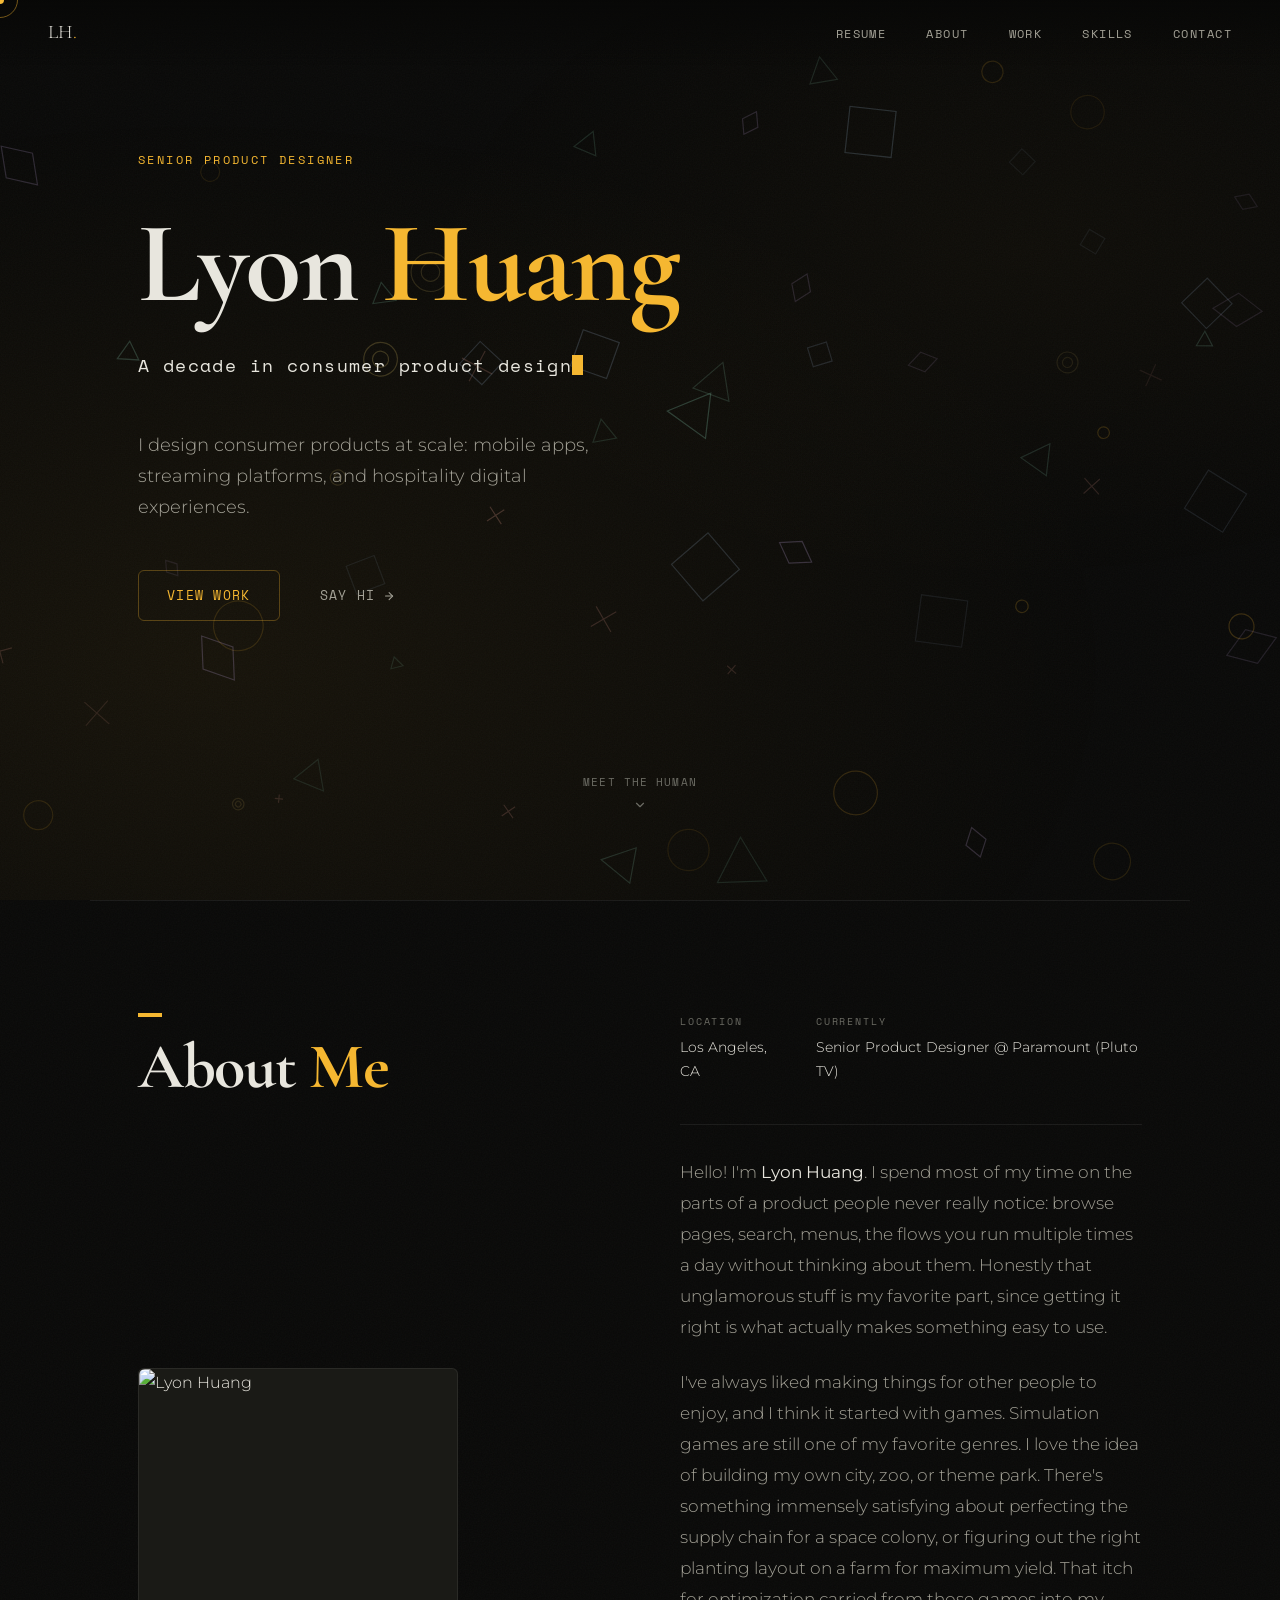
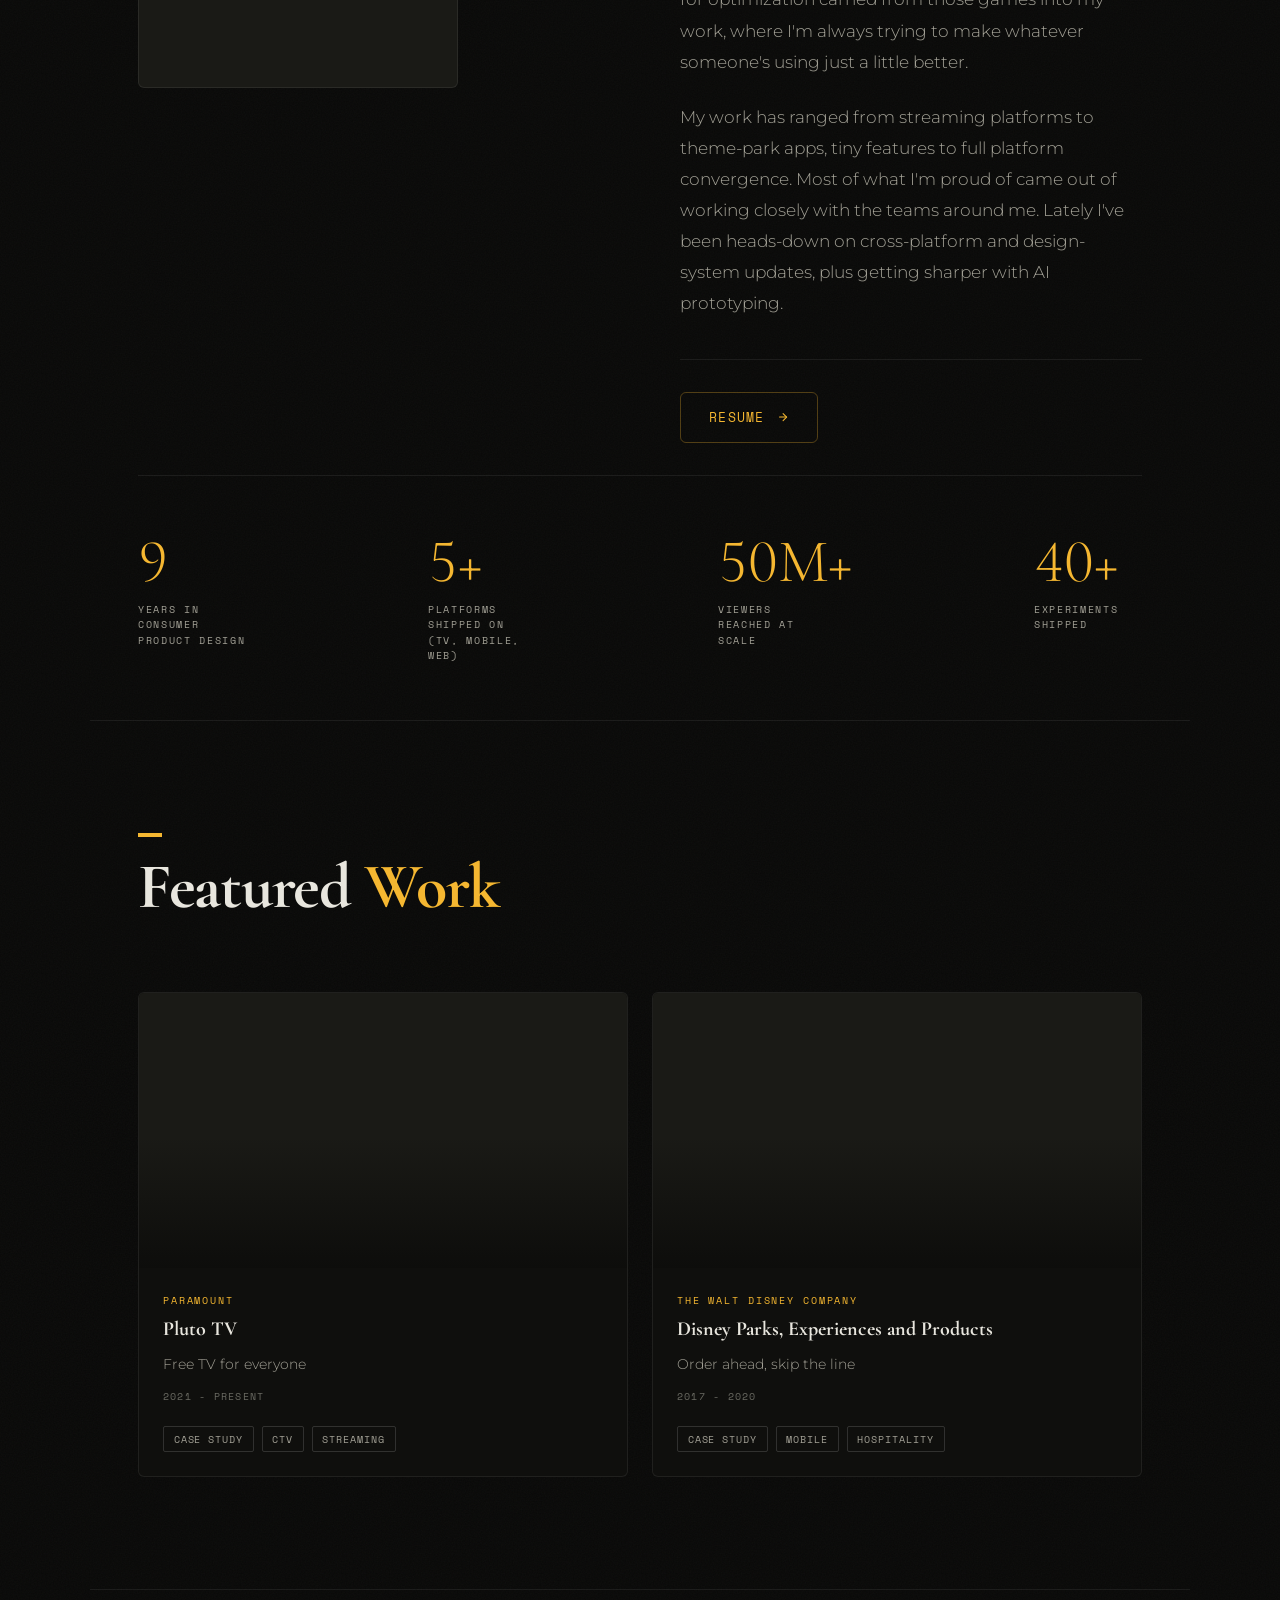
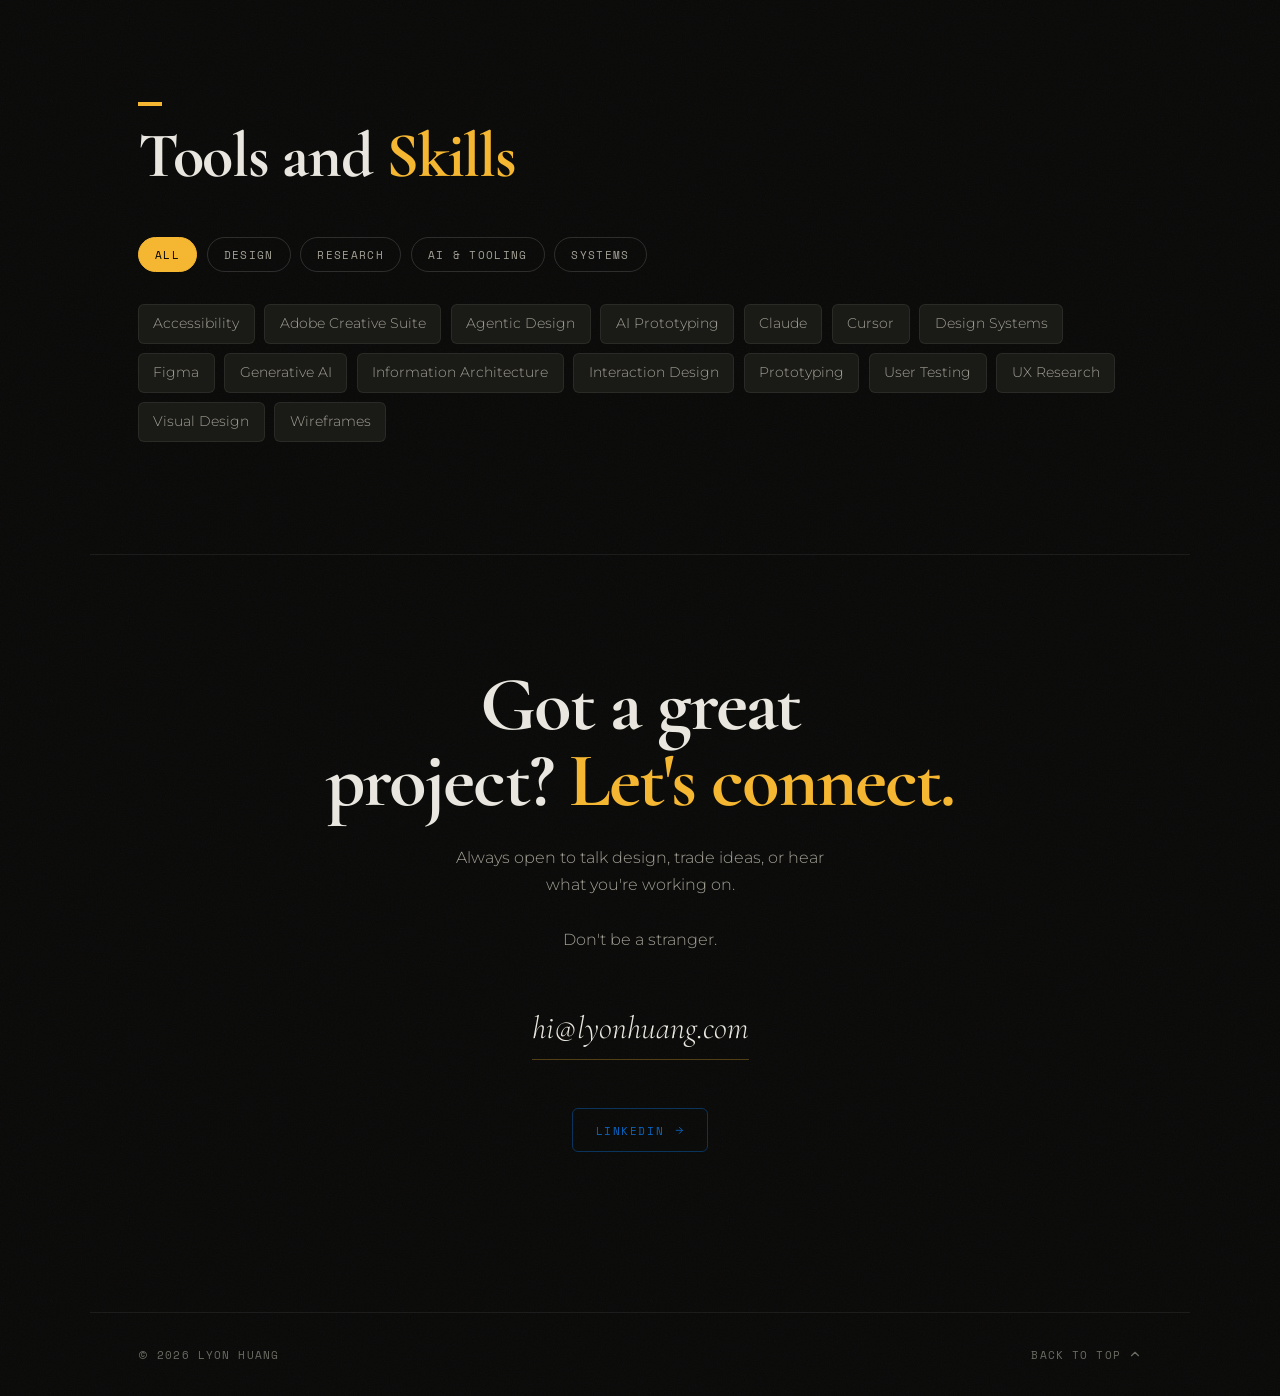
==== index.html @ 957347e7 "Refactor: move shared .btn-arrow rule into base.css Was defined identically in index.html's inline <" ====
<!DOCTYPE html>
<html lang="en">
<head>
<meta charset="UTF-8" />
<meta name="viewport" content="width=device-width, initial-scale=1.0" />
<title>Lyon Huang · Product Designer</title>
<link rel="icon" href="assets/favicon.svg" type="image/svg+xml" />
<link rel="preconnect" href="https://fonts.googleapis.com" />
<link rel="preconnect" href="https://fonts.gstatic.com" crossorigin />
<link href="https://fonts.googleapis.com/css2?family=Cormorant+Garamond:ital,wght@0,300;0,700;1,700&family=Space+Mono:wght@400;700&family=Montserrat:wght@300;400;700&display=swap" rel="stylesheet" />
<link rel="stylesheet" href="assets/grain.css" />
<link rel="stylesheet" href="assets/base.css" />
<link rel="stylesheet" href="assets/nav.css" />
<link rel="stylesheet" href="assets/footer.css" />
<script src="assets/base.js" defer></script>
<script src="assets/nav.js" defer></script>
<script src="assets/nav-active.js" defer></script>
<script src="assets/footer.js" defer></script>
<!-- Vercel Web Analytics (static-HTML integration; served by Vercel on deploy) -->
<script defer src="/_vercel/insights/script.js"></script>
<style>
/* page-specific token overrides (shared tokens live in assets/base.css) */
:root{--accent-dim:rgba(245,183,49,0.12);--max-w:1100px}
body{background-color:var(--bg);background-image:var(--grain-tile);color:var(--text-primary);font-family:var(--font-sans);font-weight:300;line-height:1.7;overflow-x:hidden;cursor:none}
img{display:block;max-width:100%}

/* fixed full-viewport layers */
#hero-canvas{position:fixed;top:0;left:0;width:100vw;height:100vh;pointer-events:none;z-index:0}
#hero-glow{position:fixed;top:0;left:0;width:100vw;height:100vh;background:radial-gradient(ellipse 72% 62% at 16% 74%,rgba(245,183,49,0.06) 0%,transparent 100%),radial-gradient(ellipse 48% 38% at 80% 28%,rgba(245,183,49,0.028) 0%,transparent 100%);pointer-events:none;z-index:0;transition:opacity .1s linear}

/* hero */
#hero{min-height:100vh;display:flex;flex-direction:column;padding:0 3rem 5.5rem;position:relative}
.hero-main{flex:1;display:flex;flex-direction:column;justify-content:center;min-height:0}
#hero>*:not(#hero-canvas):not(#hero-glow){position:relative;z-index:1}
.hero-eyebrow{font-family:var(--font-mono);font-size:.75rem;letter-spacing:.2em;text-transform:uppercase;color:var(--accent);margin-bottom:2rem;opacity:0;transform:translateY(16px);animation:fadeUp .8s .2s var(--ease-out) forwards}
.hero-name{font-family:var(--font-display);font-weight:700;font-size:clamp(4rem,9vw,9rem);line-height:.95;letter-spacing:-.02em;color:var(--text-primary);margin-bottom:2rem;opacity:0;transform:translateY(24px);animation:fadeUp .9s .35s var(--ease-out) forwards}
.hero-name em{font-style:normal;color:var(--accent)}
/* eyebrow rule: draws in, holds, collapses (JS-driven, one-shot) */
.hero-eyebrow{position:relative;width:fit-content;padding-bottom:.4rem}
.hero-eyebrow-rule{position:absolute;left:0;bottom:0;width:100%;height:1.5px;background:var(--accent);opacity:.55;transform:scaleX(0);transform-origin:left center}
/* name: base layer + shape-field fill layer */
.hero-name-wrap{position:relative;align-self:flex-start;margin-bottom:2rem;opacity:0;transform:translateY(24px);animation:fadeUp .9s .35s var(--ease-out) forwards}
.hero-name-wrap .hero-name{margin-bottom:0;opacity:1;transform:none;animation:none}
.hero-name-wrap .hero-name-fill{position:absolute;inset:0 0 -.28em 0;color:transparent;background-clip:text;-webkit-background-clip:text;background-size:160% 200%;opacity:0;pointer-events:none;transition:opacity .35s linear,background-position .35s ease-out}
.hero-name-wrap .hero-name-fill em{color:transparent}
@media (prefers-reduced-motion:reduce){
  .hero-eyebrow-rule{display:none}
  .hero-name-fill{display:none}
}
.hero-role{font-family:var(--font-mono);font-size:clamp(.85rem,1.5vw,1.1rem);color:var(--text-primary);letter-spacing:.08em;margin-bottom:3rem;opacity:0;transform:translateY(16px);animation:fadeUp .8s .5s var(--ease-out) forwards;white-space:nowrap;display:flex;flex-wrap:nowrap;align-items:baseline}
.hero-role-textwrap{flex:1 1 0;min-width:0}
.hero-role-typed{display:inline;min-height:0}
.hero-role-caret{display:inline-block;width:1ch;height:1.15em;margin-left:0;background:var(--accent);vertical-align:-0.2em}
.hero-role-caret.is-blinking{animation:blink 1.05s steps(1,end) infinite}
.hero-tagline{max-width:500px;font-size:clamp(1rem,1.5vw,1.15rem);color:var(--text-secondary);line-height:1.7;margin-bottom:3rem;opacity:0;transform:translateY(16px);animation:fadeUp .8s .6s var(--ease-out) forwards}
.hero-actions{display:flex;align-items:center;gap:2.5rem;align-self:flex-start;flex-wrap:wrap;opacity:0;animation:fadeUp .8s .75s var(--ease-out) forwards}
.hero-cta{position:relative;display:inline-flex;align-items:center;gap:.75rem;font-family:var(--font-mono);font-size:.8rem;letter-spacing:.1em;text-transform:uppercase;color:var(--accent);border:1px solid rgba(245,183,49,0.3);padding:.85rem 1.75rem;border-radius:var(--radius);transition:background .2s,border-color .2s,transform .2s var(--ease-out)}
.hero-cta:hover{background:var(--accent-dim);border-color:var(--accent);transform:translateY(-2px)}
.hero-cta-text{display:inline-flex;align-items:center;gap:.5rem;font-family:var(--font-mono);font-size:.8rem;letter-spacing:.1em;text-transform:uppercase;color:var(--text-secondary);transition:color .2s,gap .2s var(--ease-out)}
.hero-cta-text:hover{color:var(--accent);gap:.85rem}
/* positioning + fade-in only; the look comes from the shared .scroll-cue component */
.hero-scroll{align-self:center;flex-direction:column;margin-top:auto;opacity:0;animation:fadeUp 1s 1.1s var(--ease-out) forwards}

/* shared section */
section{max-width:var(--max-w);margin:0 auto;padding:7rem 3rem}
.section-label{font-family:var(--font-mono);font-size:.7rem;letter-spacing:.25em;text-transform:uppercase;color:var(--accent);margin-bottom:1rem;display:flex;align-items:center;gap:1rem}
.section-label::before{content:'';display:block;width:24px;height:4px;background:var(--accent)}
.section-title{font-family:var(--font-display);font-size:clamp(2.5rem,5vw,4rem);line-height:1.05;letter-spacing:-.02em;color:var(--text-primary);margin-bottom:1rem}
.section-title em{font-style:normal;color:var(--accent)}
.divider{width:100%;height:1px;background:var(--border);max-width:var(--max-w);margin:0 auto}
.reveal{opacity:0;transform:translateY(32px);transition:opacity .8s var(--ease-out),transform .8s var(--ease-out)}
.reveal.in-view{opacity:1;transform:none}
.reveal-group>*{opacity:0;transform:translateY(24px);transition:opacity .7s var(--ease-out),transform .7s var(--ease-out)}
.reveal-group.in-view>*:nth-child(1){opacity:1;transform:none;transition-delay:0s}
.reveal-group.in-view>*:nth-child(2){opacity:1;transform:none;transition-delay:.1s}
.reveal-group.in-view>*:nth-child(3){opacity:1;transform:none;transition-delay:.2s}

/* about */
#about .about-grid{display:grid;grid-template-columns:1fr 1fr;gap:5rem;align-items:stretch}
.about-intro{display:flex;flex-direction:column;position:relative}
.about-intro .about-avatar{position:absolute;top:50%;left:0;transform:translateY(-50%);width:100%;margin:0} /* center photo against the full description column */
.about-avatar{position:relative;aspect-ratio:1;max-width:320px;border-radius:var(--radius);background:var(--surface);border:1px solid var(--border);display:flex;align-items:center;justify-content:center;overflow:visible}
.about-avatar-inner{position:relative;width:100%;height:100%;overflow:hidden;border-radius:var(--radius)}
.about-avatar-inner img{width:100%;height:100%;object-fit:cover;display:block}
.resume-row{margin-top:2.5rem;padding-top:2rem;border-top:1px solid var(--border)}
.resume-btn{display:inline-flex;align-items:center;gap:.75rem;font-family:var(--font-mono);font-size:.8rem;letter-spacing:.1em;text-transform:uppercase;color:var(--accent);border:1px solid rgba(245,183,49,0.3);padding:.85rem 1.75rem;border-radius:var(--radius);transition:background .2s,border-color .2s,transform .2s var(--ease-out)}
.resume-btn:hover{background:var(--accent-dim);border-color:var(--accent);transform:translateY(-2px)}
.about-text p{font-size:1.05rem;color:var(--text-secondary);margin-bottom:1.5rem;line-height:1.85}
.about-text p strong{color:var(--text-primary);font-weight:400}
.about-bio{margin-top:2.5rem;padding-top:2rem;border-top:1px solid var(--border)}
.about-detail-row{display:flex;gap:2rem}
.about-detail{display:flex;flex-direction:column;gap:.25rem}
.about-detail-label{font-family:var(--font-mono);font-size:.65rem;letter-spacing:.18em;text-transform:uppercase;color:var(--text-muted)}
.about-detail-value{font-size:.9rem;color:var(--text-primary)}

/* work */
#work .work-header{display:flex;justify-content:space-between;align-items:flex-end;margin-bottom:3.5rem;flex-wrap:wrap;gap:1rem}
.project-grid{display:grid;grid-template-columns:repeat(12,1fr);gap:1.5rem}
.project-card{background:var(--bg-card);border:1px solid var(--border);border-radius:var(--radius);overflow:hidden;display:flex;flex-direction:column;position:relative;transition:border-color .3s,transform .35s var(--ease-out),box-shadow .35s var(--ease-out),background .3s}
.project-card:hover{border-color:var(--border-hover);transform:translateY(-10px);background:var(--bg-card-hover);box-shadow:0 44px 72px rgba(0,0,0,0.92),0 20px 38px rgba(0,0,0,0.7),0 0 0 1px rgba(245,183,49,0.42),0 28px 58px rgba(245,183,49,0.2)}
/* .reveal-group pins revealed children to transform:none at (0,3,0) specificity, which outranks
   the (0,2,0) .project-card:hover — re-assert the hover lift (and a snappy transition both ways) above it */
.project-grid.in-view .project-card{transition:border-color .3s,transform .35s var(--ease-out),box-shadow .35s var(--ease-out),background .3s}
.project-grid.in-view .project-card:hover{transform:translateY(-10px)}
.project-card::after{content:'';position:absolute;inset:0;border-radius:var(--radius);box-shadow:inset 0 0 0 1px rgba(245,183,49,0);transition:box-shadow .35s;pointer-events:none}
.project-card:hover::after{box-shadow:inset 0 0 0 1px rgba(245,183,49,0.12)}
.project-card:nth-child(1){grid-column:span 6}
.project-card:nth-child(2){grid-column:span 6}
.project-thumb{aspect-ratio:16/9;background:var(--surface);position:relative;overflow:hidden;flex-shrink:0}
.project-thumb-inner{width:100%;height:100%;display:flex;align-items:center;justify-content:center;position:relative}
.project-card:nth-child(1) .project-thumb-inner{background:linear-gradient(to top,rgba(8,8,7,0.72) 0%,transparent 48%),url("https://pub-222dc106558343779b692e4bea526f78.r2.dev/Pluto/pluto-hero-splash-1.png") center/cover no-repeat}
.project-card:nth-child(2) .project-thumb-inner{background:linear-gradient(to top,rgba(8,8,7,0.72) 0%,transparent 48%),url("https://pub-222dc106558343779b692e4bea526f78.r2.dev/Disney/Mobile%20Order/mose-cover-image-2-screens.png") center/cover no-repeat}
.project-thumb-video{position:absolute;inset:0;width:100%;height:100%;object-fit:cover;z-index:1;opacity:0;pointer-events:none;transition:opacity .45s var(--ease-out)}
.project-card:hover .project-thumb-video{opacity:1}
@media (prefers-reduced-motion:reduce){.project-thumb-video{display:none}}
.project-arrow{position:absolute;top:1rem;right:1rem;width:32px;height:32px;border-radius:50%;background:var(--accent);display:flex;align-items:center;justify-content:center;opacity:0;transform:scale(0.7) rotate(-45deg);transition:opacity .25s,transform .3s var(--ease-out);z-index:3;pointer-events:none}
.project-arrow svg{width:14px;height:14px;fill:none;stroke:#000;stroke-width:2}
.project-card:hover .project-arrow{opacity:1;transform:scale(1) rotate(0)}
.project-info{padding:1.5rem;display:flex;flex-direction:column;flex:1}
.project-client{font-family:var(--font-mono);font-size:.65rem;letter-spacing:.18em;text-transform:uppercase;color:var(--accent);margin-bottom:.5rem}
.project-name{font-family:var(--font-display);font-size:1.25rem;line-height:1.2;color:var(--text-primary);margin-bottom:.75rem}
.project-desc{font-size:.85rem;color:var(--text-secondary);line-height:1.65;flex:1}
.project-year{font-family:var(--font-mono);font-size:.65rem;letter-spacing:.12em;text-transform:uppercase;color:var(--text-muted);margin-top:.75rem}
.project-tags{display:flex;flex-wrap:wrap;gap:.5rem;margin-top:1.25rem}
.project-tag{font-family:var(--font-mono);font-size:.6rem;letter-spacing:.1em;text-transform:uppercase;color:var(--text-secondary);border:1px solid var(--border-tag);padding:.25rem .6rem;border-radius:2px}

/* skills */
.skill-tag{font-size:.85rem;color:var(--text-secondary);background:var(--surface);border:1px solid var(--border);padding:.45rem .9rem;border-radius:var(--radius);transition:color .2s,border-color .2s,background .2s,transform .25s var(--ease-out);position:relative;isolation:isolate}

/* skills — filterable grid */
.skills-wrap{margin-top:3rem}
.skills-filters{display:flex;flex-wrap:wrap;gap:.6rem;margin-bottom:2rem}
.skills-filter{font-family:var(--font-mono);font-size:.7rem;letter-spacing:.12em;text-transform:uppercase;color:var(--text-secondary);background:transparent;border:1px solid var(--border-tag);padding:.5rem 1rem;border-radius:100px;cursor:pointer;transition:color .2s,border-color .2s,background .2s}
.skills-filter:hover{color:var(--text-primary);border-color:var(--border-hover)}
.skills-filter.is-active{color:#000;background:var(--accent);border-color:var(--accent)}
.skills-grid{display:flex;flex-wrap:wrap;gap:.6rem}
.skills-grid .skill-tag{white-space:nowrap;transition:opacity .35s var(--ease-out),color .2s,border-color .2s,background .2s,transform .25s var(--ease-out)}
.skills-grid .skill-tag.is-dim{opacity:.22}
.skills-grid .skill-tag.is-hot{color:var(--text-primary);border-color:var(--border-hover)}
/* hover: amber fill + tracing accent border */
@property --skill-a{syntax:'<angle>';inherits:false;initial-value:0deg}
.skills-grid .skill-tag::after{content:'';position:absolute;inset:-1px;border-radius:var(--radius);padding:1px;background:conic-gradient(from var(--skill-a),transparent 0deg,var(--accent) 55deg,transparent 120deg,transparent 360deg);-webkit-mask:linear-gradient(#000 0 0) content-box,linear-gradient(#000 0 0);-webkit-mask-composite:xor;mask:linear-gradient(#000 0 0) content-box,linear-gradient(#000 0 0);mask-composite:exclude;opacity:0;transition:opacity .25s;z-index:1;pointer-events:none}
.skills-grid .skill-tag:hover{transform:translateY(-2px);color:var(--accent);border-color:var(--border-hover);background:var(--accent-dim)}
.skills-grid .skill-tag:hover::after{opacity:1;animation:skillTrace 2.4s linear infinite}
@keyframes skillTrace{to{--skill-a:360deg}}

/* contact */
#contact{position:relative;text-align:center;padding:7rem 3rem 10rem}
#contact-canvas{position:absolute;top:0;left:50%;width:100vw;height:100%;transform:translateX(-50%);pointer-events:none;z-index:0;opacity:0;transition:opacity .4s ease;-webkit-mask-image:linear-gradient(to bottom,transparent 0,#000 140px);mask-image:linear-gradient(to bottom,transparent 0,#000 140px)}
#contact-glow{position:absolute;top:0;left:50%;width:100vw;height:100%;transform:translateX(-50%);pointer-events:none;z-index:0;opacity:0;transition:opacity .4s ease;background:linear-gradient(to top,rgba(245,183,49,0.06) 0%,transparent 75%)}
#contact-canvas.visible,#contact-glow.visible{opacity:1}
#contact>*:not(#contact-canvas):not(#contact-glow){position:relative;z-index:1}
.contact-headline{font-family:var(--font-display);font-size:clamp(3rem,6vw,6rem);line-height:1;letter-spacing:-.025em;color:var(--text-primary);margin-bottom:1.5rem}
.contact-headline em{font-style:normal;color:var(--accent)}
.contact-sub{font-size:1rem;color:var(--text-secondary);margin-bottom:3rem;max-width:400px;margin-left:auto;margin-right:auto}
.contact-email{display:inline-flex;align-items:center;gap:.6rem;font-family:var(--font-display);font-style:italic;font-size:clamp(1.2rem,3vw,2rem);color:var(--text-primary);border-bottom:1px solid rgba(245,183,49,0.3);padding-bottom:.25rem;transition:color .2s,border-color .2s}
.contact-email:hover{color:var(--accent);border-color:var(--accent)}
.contact-socials{display:flex;justify-content:center;gap:2rem;margin-top:3rem}
.linkedin-btn{display:inline-flex;align-items:center;gap:.6rem;font-family:var(--font-mono);font-size:.7rem;letter-spacing:.14em;text-transform:uppercase;color:#0a66c2;border:1px solid rgba(10,102,194,0.45);padding:.7rem 1.4rem;border-radius:var(--radius);transition:background .2s,border-color .2s,color .2s,transform .2s var(--ease-out)}
.linkedin-btn:hover{background:#0a66c2;border-color:#0a66c2;color:#fff;transform:translateY(-2px)}

/* footer is shared via assets/footer.css + assets/footer.js (injected into #site-footer) */
/* .btn-arrow now lives in assets/base.css (shared with the case-study link buttons) */

/* cursor glare highlight (project cards + avatar) */
.glare{position:absolute;inset:0;pointer-events:none;opacity:0;transition:opacity .3s;background:radial-gradient(220px 220px at var(--gx,50%) var(--gy,50%),rgba(255,255,255,0.16),transparent 60%);mix-blend-mode:screen;z-index:2;border-radius:var(--radius)}
.about-avatar:hover .glare{opacity:1}
/* the glare tracks the cursor — on touch devices there's nothing to track, so drop it */
@media (hover: none), (pointer: coarse){.glare{display:none}}
/* light bulb that flickers on (old-bulb style) when hovering the photo */
.about-bulb{position:absolute;bottom:100%;left:37%;width:22%;height:auto;transform:translateX(-50%);margin-bottom:0.7rem;opacity:0;pointer-events:none;z-index:3;filter:drop-shadow(0 0 9px rgba(245,183,49,0.55));transition:opacity .3s var(--ease-out)}
.about-avatar:hover .about-bulb{opacity:1} /* fallback fade when the JS flicker isn't running */
@keyframes bulbFlicker{0%{opacity:0}6%{opacity:.55}9%{opacity:.05}16%{opacity:.75}20%{opacity:.15}30%{opacity:1}36%{opacity:.35}44%{opacity:1}50%{opacity:.6}60%{opacity:1}100%{opacity:1}}
@keyframes bulbFlickerOut{0%{opacity:1}18%{opacity:.5}28%{opacity:.85}45%{opacity:.12}60%{opacity:.5}75%{opacity:.04}100%{opacity:0}}
@media (prefers-reduced-motion:reduce){.about-bulb{transition:opacity .2s}}

/* impact counters (idea 02) */
#about{padding-bottom:0}
.impact-row{display:flex;flex-wrap:wrap;gap:clamp(2rem,6vw,4.5rem);margin-top:2rem;padding-top:clamp(2.75rem,5vw,3.5rem);padding-bottom:clamp(2.75rem,5vw,3.5rem);border-top:1px solid var(--border);justify-content:space-between;align-items:flex-start}
.impact-stat{display:flex;flex-direction:column;gap:.55rem;min-width:0}
.impact-num{font-family:var(--font-display);font-size:clamp(2.6rem,6vw,3.8rem);line-height:1;color:var(--accent);font-variant-numeric:lining-nums tabular-nums}
.impact-label{font-family:var(--font-mono);font-size:.65rem;letter-spacing:.16em;text-transform:uppercase;color:var(--text-secondary);line-height:1.5;max-width:18ch}

/* easter egg fallers (idea 04) */
.egg-faller{position:fixed;top:-52px;font-size:1.8rem;line-height:1;pointer-events:none;z-index:9997;will-change:transform}

/* copy-to-clipboard toast (idea 08) */
.contact-email{position:relative}
.copy-toast{position:absolute;top:-2.6rem;left:50%;transform:translate(-50%,6px);font-family:var(--font-mono);font-size:.6rem;letter-spacing:.12em;text-transform:uppercase;color:#000;background:var(--accent);padding:.35rem .8rem;border-radius:100px;opacity:0;transition:opacity .25s,transform .25s var(--ease-out);pointer-events:none;white-space:nowrap}
.copy-toast.show{opacity:1;transform:translate(-50%,0)}
/* click micro-animation on the copy buttons */
@keyframes copyPop{0%{transform:scale(1)}30%{transform:scale(0.93)}62%{transform:scale(1.03)}100%{transform:scale(1)}}
.copy-pop{animation:copyPop .42s var(--ease-out)}
/* copy particle burst */
.copy-spark{position:fixed;width:6px;height:6px;background:var(--accent);border-radius:50%;pointer-events:none;z-index:9997;will-change:transform,opacity}

@keyframes fadeUp{from{opacity:0;transform:translateY(16px)}to{opacity:1;transform:none}}
@keyframes blink{0%,49%{opacity:1}50%,100%{opacity:0}}

@media(max-width:900px){
  nav,nav.scrolled{padding:1.1rem 2rem}
  #hero{padding:0 2rem 5rem}
  section{padding:5rem 2rem}
  #about .about-grid{grid-template-columns:1fr;gap:3rem}
  .about-intro .about-avatar{position:static;transform:none;width:auto;margin-top:2.5rem;margin-bottom:0}
  .about-avatar{max-width:240px}
  .about-bulb{display:none} /* no room + touch (no hover) on small viewports */
  .project-grid{grid-template-columns:1fr}
  .project-card:nth-child(n){grid-column:span 1}
  footer{flex-direction:column;gap:1rem;text-align:center}
}
@media(max-width:600px){
  /* Size the hero to the *visible* viewport (svh accounts for mobile browser
     chrome) and lift the scroll cue off the bottom edge, so it isn't pushed
     below the fold / clipped — where it read as a detached element. */
  #hero{min-height:100svh;padding-bottom:1.5rem}
  .hero-scroll{margin-bottom:1.75rem}
  .hero-name{font-size:3.5rem}
  .hero-role{
    white-space:normal;
    line-height:1.45;
    flex-wrap:wrap;
    align-items:flex-start;
    margin-bottom:1.25rem;
    /* Longest phrases wrap to 2 lines at mobile widths; reserve 2 line-heights so swaps don’t jump layout */
    min-height:calc(1.45em * 2);
  }
  .hero-role-textwrap{white-space:normal;word-wrap:break-word;overflow-wrap:break-word}
  .hero-role-typed{line-height:inherit}
  .hero-role-caret{white-space:nowrap}
  .contact-headline{font-size:2.5rem}
  /* keep the email centred to the viewport on mobile regardless of its intrinsic width */
  .contact-email{display:flex;width:fit-content;max-width:100%;margin-left:auto;margin-right:auto}
  #cursor-dot,#cursor-ring{display:none}
  body{cursor:auto}
}
@media(max-width:430px){
  /* stack the hero buttons and centre "Say Hi" under "View Work" */
  .hero-actions{flex-direction:column;align-items:center;gap:2rem}
}

@media (prefers-reduced-motion: reduce){
  .skills-grid .skill-tag:hover{transform:none;border-color:var(--accent)}
  .skills-grid .skill-tag:hover::after{animation:none;opacity:0}
  .copy-pop{animation:none}
}
</style>
</head>
<body>

<div id="cursor-dot"></div>
<div id="cursor-ring"></div>
<div id="hero-glow"></div>

<div id="site-nav" data-base=""></div>

<section id="hero">
  <canvas id="hero-canvas"></canvas>
  <div class="hero-main">
    <div class="hero-eyebrow">Senior Product Designer<span class="hero-eyebrow-rule" aria-hidden="true"></span></div>
    <div class="hero-name-wrap">
      <h1 class="hero-name">Lyon <em>Huang</em></h1>
      <span class="hero-name hero-name-fill" aria-hidden="true">Lyon <em>Huang</em></span>
    </div>
    <div class="hero-role">
      <span class="hero-role-textwrap"><span class="hero-role-typed" id="hero-role-typed" aria-label="Role tagline"></span><span class="hero-role-caret" aria-hidden="true"></span></span>
    </div>
    <p class="hero-tagline">I design consumer products at scale: mobile apps, streaming platforms, and hospitality digital experiences.</p>
    <div class="hero-actions">
      <a href="#work" class="hero-cta">View Work</a>
      <a href="#contact" class="hero-cta-text">Say Hi<svg class="btn-arrow" viewBox="0 0 24 24" fill="none" stroke="currentColor" stroke-width="2" stroke-linecap="round" stroke-linejoin="round" aria-hidden="true"><line x1="5" y1="12" x2="19" y2="12"/><polyline points="12 5 19 12 12 19"/></svg></a>
    </div>
  </div>
  <a href="#about" class="hero-scroll scroll-cue" aria-label="Meet the human, scroll to About">Meet the human<span class="scroll-cue-arrow" aria-hidden="true"></span></a>
</section>

<div class="divider"></div>

<section id="about">
  <div class="about-grid">
    <div class="about-intro reveal">
      <div class="section-label" aria-hidden="true"></div>
      <h2 class="section-title">About <em>Me</em></h2>
      <div class="about-avatar">
        <div class="about-avatar-inner"><img src="https://pub-222dc106558343779b692e4bea526f78.r2.dev/Other/profile.jpg" alt="Lyon Huang" width="320" height="320" loading="lazy" decoding="async" /><div class="glare"></div></div>
        <svg class="about-bulb" viewBox="0 0 64 76" fill="none" aria-hidden="true">
          <path fill-rule="evenodd" clip-rule="evenodd" d="M26.2357 62.9527C27.0274 62.2508 26.673 60.1304 26.4796 59.0581C26.1853 57.4294 25.197 55.5581 24.1842 54.3322L22.6578 52.3331C22.4871 52.0792 22.3717 51.8948 22.2042 51.6554L19.3789 47.5538C17.2299 44.6296 15.7717 38.2572 16.1391 34.4628C16.2854 32.949 16.3066 31.8508 16.617 30.2771C17.1421 27.6246 18.6555 25.4962 20.0048 23.2367C20.5217 22.373 22.1067 20.8705 22.8724 20.3093C24.5175 19.1059 25.9139 18.8229 27.5769 17.9706C27.8678 17.8234 27.9134 17.6972 28.3523 17.5937C33.06 16.4874 36.4315 16.7058 40.702 18.8633C41.4384 19.2353 42.2447 19.6284 42.8884 20.1928C43.1355 20.4112 43.2948 20.4872 43.5257 20.691C43.7386 20.8802 43.9564 21.084 44.1791 21.2845L45.6032 23.2642C47.3751 26.2709 47.4938 26.0266 48.6203 29.5541C48.8284 30.2043 49.1876 30.5165 49.2819 31.2863C49.4559 32.7161 49.3437 34.2332 49.2088 35.6758C49.1616 36.1853 49.251 36.9503 49.1876 37.6523C48.9698 40.109 48.4382 42.8812 47.2938 45.0695L46.481 46.6432C46.0437 47.5667 45.2407 48.5679 44.6262 49.4396C44.132 50.1399 43.5192 50.6996 42.9713 51.3061C42.0724 52.3007 41.0027 53.2437 40.3508 54.468C40.055 55.0212 39.8242 55.4142 39.5332 55.9269C38.5448 57.6672 38.4749 59.7891 38.6017 61.8675C38.7025 63.4816 39.0179 62.5079 39.5673 63.095L39.7835 62.2993C39.9022 61.4922 38.4213 60.1353 40.7605 55.5646C41.2287 54.6492 41.1929 54.861 41.7407 54.1591L43.9125 51.5616C44.662 50.7109 45.4309 49.8585 46.0567 48.9382L47.827 45.9445C48.0708 45.4027 48.3618 44.7574 48.5358 44.2689C49.4689 41.6488 50.0118 39.4006 50.3597 36.5072C50.6344 34.2154 50.1776 31.1909 50.1874 30.9095C50.2768 28.4106 48.921 27.1006 48.4415 25.5253C48.2822 25.0029 48.3179 25.2066 48.0416 24.8039C47.7067 24.3187 47.445 23.7591 47.128 23.3354C45.9218 21.7115 45.2309 20.8673 43.698 19.6154C40.9523 17.3721 40.9848 18.0094 39.8957 17.3915C38.9317 16.8432 38.4034 16.8109 37.2801 16.4745C35.6025 15.9715 32.6439 15.6335 30.8297 15.8841C30.1973 15.9715 29.4561 16.1268 28.8513 16.2901C28.1182 16.4874 27.7443 16.73 27.1071 16.9257C26.2748 17.1845 26.0911 17.2508 25.3823 17.6002L23.7047 18.3086C23.152 18.5415 21.5199 19.8887 20.9834 20.3562C19.917 21.2845 19.0733 22.4911 18.2345 23.6249C17.516 24.5969 16.1944 27.3254 16.0595 28.5983C16.0123 29.0398 16.0757 29.1352 15.9489 29.6366C15.1719 32.6918 15.3751 37.5585 16.0302 40.5959C16.1066 40.9533 16.1424 41.2784 16.235 41.6504L17.056 44.3158C17.6932 46.4928 18.9075 47.9096 20.0389 49.7372C20.5152 50.5071 21.1183 50.9713 21.5475 51.7444L23.5681 54.4907C24.5061 55.7765 25.6554 57.9324 25.5644 59.6064C25.4945 60.8938 24.7776 62.9446 26.2357 62.9527Z" fill="var(--accent)"/>
          <path fill-rule="evenodd" clip-rule="evenodd" d="M31.7821 66.5239C31.787 66.3961 31.8585 66.4236 31.8877 66.5223C31.917 66.6177 31.7788 66.608 31.7821 66.5239ZM26.9443 69.5629C26.255 69.6729 25.9137 69.6325 25.556 69.922C25.6682 70.2891 25.6324 70.1985 26.6175 70.6433C27.8888 70.0886 29.8801 70.1888 31.3155 70.226C30.8474 70.5398 28.8658 70.7258 28.1716 70.7986C27.4238 70.8778 25.6015 70.7986 25.4731 71.6218C26.1152 72.0116 26.9589 71.824 27.7717 71.8321C27.3653 72.6812 27.4043 72.1038 28.5731 73.5271C28.8024 73.8036 29.2933 74.1578 29.7127 74.4328C31.6618 75.7154 34.201 75.3903 36.142 74.3083C36.4492 74.1352 36.5012 74.0188 36.7028 73.8473L37.2831 73.4009C37.7545 73.0645 38.0098 72.7847 37.9854 72.0925C37.262 72.0941 36.88 72.7879 35.838 73.6613C34.0124 75.1913 30.7661 74.0074 28.9942 72.6537C28.7211 72.4467 28.7666 72.5195 28.4902 72.2494C28.2301 71.9922 28.2838 72.0488 28.0074 71.879C28.6284 71.7269 30.5759 71.7334 31.2716 71.7755C32.473 71.8499 38.712 71.4213 39.2729 71.6008C39.6744 71.7286 40.0532 71.6089 40.3994 71.4245C40.3831 70.5091 39.8678 70.8552 39.0241 70.8697C36.8767 70.9086 36.0444 71.0379 33.4174 70.9862C33.7052 70.7808 33.9766 70.7759 34.3587 70.7549L37.1807 70.4557C37.722 70.3959 38.4763 70.2907 39.0193 70.2584C39.6646 70.2196 40.4612 70.3522 41.0513 70.2438C41.1553 69.9899 41.1374 69.9333 41.061 69.5969C39.2859 69.3624 32.8842 69.736 31.891 69.3559C32.1901 69.1812 34.5359 68.9224 35.0951 68.8513C36.4102 68.6831 37.418 68.7882 38.6828 68.8319L39.029 68.5537C39.4777 68.3192 39.9979 68.5488 39.9751 67.9553C39.2095 67.6285 33.0614 68.5634 29.4493 67.8986C29.0998 67.8339 28.999 67.8582 28.6593 67.855L28.0887 67.7693C28.7259 67.4943 33.2598 67.1029 34.3245 67.0269C34.8772 66.9881 35.3291 66.8344 35.8331 66.8085C36.4053 66.781 36.9629 66.794 37.5448 66.7487C39.7394 66.5789 39.9735 66.9913 40.1166 66.1826C39.5817 65.5454 38.7153 66.1131 37.0295 66.0015C36.4703 65.9643 33.819 65.9885 33.4987 65.843C33.8385 65.6602 36.3029 65.3788 36.8783 65.3044C38.7462 65.065 39.6728 65.2737 39.6939 64.2385C39.0729 63.9701 37.6619 64.2418 36.4069 64.3194C35.2219 64.3938 33.9734 64.5135 32.7639 64.4407C31.6081 64.3696 26.2729 63.9571 25.5446 64.203C25.5511 65.1313 26.4078 64.803 27.7555 64.8515C28.4415 64.8758 28.8739 64.9793 29.4575 64.9906L33.1931 65.1637C32.3202 65.3966 30.3012 65.3869 29.2364 65.492L25.5869 65.7265C25.0131 65.809 25.1204 65.9109 25.1643 66.1567C25.2455 66.5999 25.8145 66.4899 26.1591 66.4964C26.7769 66.5077 27.4287 66.3719 27.8693 66.4058L31.0717 66.718C30.0216 66.815 25.8503 67.4118 25.0537 67.7321L25.2797 68.4259C26.2648 68.6232 27.4499 68.4938 28.3358 68.4485C28.3716 68.4469 31.218 68.7882 31.2196 68.7898L26.9443 69.5629Z" fill="var(--accent)"/>
          <path fill-rule="evenodd" clip-rule="evenodd" d="M36.2591 45.4658C36.4054 44.8804 36.3631 44.7235 36.8605 44.6604C36.8167 44.9192 36.7972 44.9596 36.6622 45.1343C36.4672 45.3866 36.4915 45.33 36.2591 45.4658ZM33.9426 44.7267C33.9523 45.1359 34.0157 44.8626 33.8369 44.958L33.9426 44.7267ZM30.7158 45.1925C30.5776 44.9289 30.615 44.7364 31.0311 44.6733L30.7158 45.1925ZM29.1211 45.0421C28.939 44.6685 29.0284 44.6847 29.2348 44.5423C29.3243 44.7752 29.2982 44.8011 29.1211 45.0421ZM32.3462 45.0825C32.382 44.8124 32.3446 44.7025 32.6031 44.6103L32.3462 45.0825ZM33.3362 45.6761C32.9412 45.9866 32.2325 46.4444 32.5592 45.4998C32.7331 44.992 33.1737 45.0081 33.0566 44.2043C32.6193 43.8986 32.1658 44.0312 32.0406 44.1736C31.7903 44.4566 32.143 46.9069 30.9385 45.9042C30.9531 45.1424 31.9707 44.7882 31.1709 44.1008C30.6199 44.0604 30.4492 44.2302 30.2508 44.6523C30.0005 45.1893 30.2427 45.3397 30.2622 45.909C29.625 46.2778 29.6591 46.3716 29.3811 46.0885C28.8545 45.4464 30.4719 44.6345 29.4917 43.9245C29.0739 43.8355 28.674 44.1623 28.5862 44.5747C28.4594 45.178 29.0999 46.1581 28.1343 45.9802C27.8742 45.089 28.8707 44.7299 27.9831 44.0717C26.9281 44.2641 27.5735 45.3154 27.4288 46.0222C28.1912 46.4088 27.9295 46.6724 28.0937 47.6105L29.0073 53.1597C29.1828 54.5166 29.2885 55.7879 29.4315 57.1643C29.5047 57.8775 29.7372 60.4718 29.9631 60.9829L30.5662 60.7305C30.5483 60.1596 30.3419 59.6598 30.2671 59.0452C30.1923 58.4258 30.124 57.8031 30.0655 57.2112C29.942 55.9415 29.8331 54.7285 29.6851 53.4977C29.4917 51.8722 28.6009 47.6283 28.7016 46.3813C29.7339 46.3926 28.9861 47.19 30.5142 46.1678C31.1563 46.8438 31.5855 46.4816 32.0813 46.1775C32.317 46.3683 32.3658 46.4799 32.673 46.6837L33.4468 46.1694C34.1523 46.3263 33.6532 46.4136 34.5571 46.2163C35.048 46.1096 34.8107 46.4201 35.5649 46.281C35.6072 47.253 35.1488 48.948 34.9391 49.8796C34.7733 50.6075 33.8987 59.8167 33.9588 61.0281C34.4368 61.1414 34.427 61.0702 34.7619 60.8146C34.9245 59.4706 34.666 57.7222 34.9293 56.3378C35.1732 55.0487 35.1179 53.5818 35.4121 52.2927C35.5601 51.641 35.6088 50.8662 35.7031 50.2096C35.8007 49.5497 35.9778 48.9028 36.0445 48.2768C36.4346 44.6361 37.0524 45.6211 37.3108 45.0195C37.345 44.2544 37.0459 43.8226 36.3111 44.3369C35.8494 44.6604 35.9843 45.1828 35.7291 45.7117L35.2788 45.8006C35.3796 45.6195 35.8364 45.0324 35.8689 44.8836C35.9632 44.4518 35.6934 43.9504 35.1911 44.1202C34.4286 44.379 35.4349 45.668 33.9995 45.9042C34.0564 45.178 34.8757 44.8901 34.2254 44.0086C33.1997 44.007 33.476 44.8464 33.3362 45.6761Z" fill="var(--accent)"/>
          <path fill-rule="evenodd" clip-rule="evenodd" d="M55.0882 57.1836C55.3483 57.2337 55.4085 57.3033 55.5922 57.4068C55.7938 57.5216 55.9352 57.5426 56.0506 57.74L55.0882 57.1836ZM54.3258 56.7113L54.9452 57.0315C54.6949 56.9814 54.5307 56.8278 54.3258 56.7113ZM50.4683 53.4426C49.2523 52.7811 49.3808 52.7083 48.3696 52.7197C48.381 53.0852 48.3501 52.8895 48.4655 53.1499L48.6346 53.4507C48.6427 53.4329 48.6655 53.5025 48.6817 53.5283C49.9676 54.0524 50.174 54.2626 51.112 54.9435L55.7434 57.8127C58.1216 58.9061 57.5575 59.0144 58.0322 59.2748C58.3183 58.9643 58.385 58.8931 58.3833 58.3659C57.3478 57.4488 57.1219 57.6041 56.0083 56.7501C55.4312 56.3086 53.5927 55.6455 52.1865 54.6847C51.9996 54.557 52.0793 54.5732 51.8582 54.447C50.704 53.7855 51.0633 53.7661 50.4683 53.4426Z" fill="var(--accent)"/>
          <path fill-rule="evenodd" clip-rule="evenodd" d="M1.78955 48.5129C2.81368 48.8218 2.70151 48.5501 3.51594 48.2816C5.17568 47.7317 6.68424 47.122 8.3895 46.6772C8.95033 46.53 9.55831 46.4281 10.1029 46.2373C10.6475 46.0464 11.1742 45.8621 11.7366 45.7181C14.227 45.0809 14.9114 45.5434 14.4628 44.5439C13.7215 44.4986 11.6537 45.0728 10.984 45.3008C8.83491 46.0303 9.61195 45.7084 7.78478 46.1969C6.65498 46.4993 5.63248 46.7969 4.46529 47.0799C3.43954 47.3306 1.92285 47.3565 1.78955 48.5129Z" fill="var(--accent)"/>
          <path fill-rule="evenodd" clip-rule="evenodd" d="M7.46619 60.2016C8.12456 60.5299 7.94574 60.1871 8.318 59.9768C8.48544 59.883 8.86095 59.7536 9.1113 59.6323C9.35514 59.5142 9.63149 59.3573 9.89321 59.2684C10.8897 58.9255 11.2522 58.5988 12.1739 58.0408L18.1269 54.6799C18.6064 54.4681 19.2697 54.1656 19.507 53.834C19.4745 53.8163 19.3396 53.758 19.325 53.7499L19.1884 53.661C18.9933 53.5397 19.0275 53.4054 18.6698 53.4766L13.32 56.569C12.7396 56.92 12.4503 57.2758 11.8472 57.5977C11.2571 57.913 10.9856 58.1751 10.3841 58.5098C9.89321 58.7848 9.26736 59.1244 8.76017 59.2927C8.32776 59.4366 7.34914 59.7067 7.46619 60.2016Z" fill="var(--accent)"/>
          <path fill-rule="evenodd" clip-rule="evenodd" d="M33.7817 0.800634C33.6972 1.41362 33.8223 1.93764 33.7573 2.57327L33.1331 7.64047C32.9852 8.76616 33.0811 10.0536 32.9413 11.2035C32.7153 13.0554 32.4162 13.5342 33.2192 14.0566C33.7476 13.4128 33.5037 9.07831 33.7297 7.30568C33.8646 6.24469 33.9751 5.17399 34.0987 4.09844C34.1849 3.33828 34.5669 1.52521 34.5197 0.988249C34.3263 0.831364 34.032 0.640515 33.7817 0.800634Z" fill="var(--accent)"/>
          <path fill-rule="evenodd" clip-rule="evenodd" d="M0.00812802 28.2052C0.256845 28.3734 2.30836 28.9557 2.83505 29.1287C3.76002 29.4312 4.86381 29.7272 5.75301 30.0781L9.98446 31.6421C10.4933 31.8491 10.9127 32.3036 11.2817 31.8783C11.2833 31.875 11.6572 31.7246 11.0769 31.3461C10.3502 30.8723 3.42189 28.7697 1.69876 27.9966C1.05502 27.7087 0.868072 27.547 0 27.6683L0.00812802 28.2052Z" fill="var(--accent)"/>
          <path fill-rule="evenodd" clip-rule="evenodd" d="M47.9214 20.8656C48.4416 22.0495 49.9111 20.3804 50.7743 19.8693C51.158 19.6413 51.5985 19.389 51.9789 19.1431L53.1428 18.3765C53.6338 18.0741 55.6154 16.4955 56.4591 16.0135C56.8492 15.792 57.0053 16.0685 57.4864 15.0658C56.8329 15.1272 57.189 15.0787 56.5533 15.048C55.9015 15.7564 55.2967 16.1009 54.562 16.6168C53.5427 17.3349 52.3674 18.142 51.1645 18.6741C50.9239 18.7809 51.0848 18.6919 50.906 18.8472C50.88 18.8682 50.7369 19.0121 50.6605 19.0704L47.9214 20.8656Z" fill="var(--accent)"/>
          <path fill-rule="evenodd" clip-rule="evenodd" d="M17.2834 20.623C17.9986 20.5066 17.6182 20.6214 17.9271 20.0715C17.402 19.4197 17.2443 19.6672 16.6071 18.4768C16.4689 18.218 16.3535 18.1096 16.2072 17.8573C15.7683 17.1117 15.2465 16.5457 14.9392 16.0637C14.3947 15.2113 14.3914 15.386 14.0403 14.917L11.9855 11.8634C11.6458 11.3329 11.5352 11.0078 10.6704 11.1178C10.672 12.0009 11.5873 12.2192 12.4066 13.3691C13.8403 15.3795 15.1717 17.5872 16.4397 19.4407C16.5974 19.672 16.7112 19.8127 16.8705 20.0262C17.1078 20.3432 17.0249 20.4063 17.2834 20.623Z" fill="var(--accent)"/>
          <path fill-rule="evenodd" clip-rule="evenodd" d="M51.5591 38.1019C51.9362 38.5435 52.0126 38.3785 52.4841 38.2151C52.8905 38.0744 53.2741 37.9483 53.6968 37.8351C55.7791 37.2771 56.2197 37.4307 57.8079 37.2754C58.2744 37.2302 58.6955 37.1137 59.1685 37.083C59.7034 37.0474 60.2057 37.0636 60.7649 37.0248C61.5891 36.9665 62.4766 37.1638 61.6736 36.187C61.0038 36.1514 59.7895 36.3972 59.0629 36.504C58.12 36.6431 57.1755 36.5929 56.2522 36.7563C55.3792 36.9115 54.3876 36.9083 53.622 37.0992C52.6401 37.345 51.7346 37.4986 51.5591 38.1019Z" fill="var(--accent)"/>
          <path fill-rule="evenodd" clip-rule="evenodd" d="M10.5796 24.0422C11.277 24.6277 11.0056 23.8659 11.8769 24.3172C12.1939 24.4805 12.493 24.605 12.8035 24.7636C14.1056 25.4283 15.2272 26.3728 15.0907 24.9447L14.2925 24.6503C12.6003 24.0454 13.6976 24.3819 12.545 23.6557C11.3502 22.9036 10.3878 22.3731 10.5796 24.0422Z" fill="var(--accent)"/>
          <path fill-rule="evenodd" clip-rule="evenodd" d="M42.1357 14.8604C42.3227 15.2114 42.2609 15.1661 42.5535 15.3764C42.9713 15.1936 43.5224 14.089 44.2295 13.3579C44.488 13.091 44.6814 13.0894 44.9692 12.8436C45.0813 12.7126 44.9415 12.5961 45.1561 12.3551C45.1691 12.3406 45.2 12.3212 45.2146 12.3066C45.3723 12.1368 45.6861 11.7923 45.4308 11.5481C45.0862 11.2197 44.8424 11.6095 44.7188 11.8052C44.1174 12.7546 42.3048 14.4512 42.1357 14.8604Z" fill="var(--accent)"/>
          <path fill-rule="evenodd" clip-rule="evenodd" d="M11.4898 51.2284C12.0604 51.45 12.0946 51.1864 12.4538 50.9535C13.252 50.4408 15.0077 50.1933 15.4482 49.8682C15.5977 48.2686 14.1949 50.0283 12.0133 50.1044C11.7288 50.7788 11.311 50.2645 11.4898 51.2284Z" fill="var(--accent)"/>
          <path fill-rule="evenodd" clip-rule="evenodd" d="M54.7649 46.103C54.5276 45.7796 54.7145 45.9283 54.261 45.8006C52.7947 45.3881 51.925 44.5714 50.7529 44.7913L50.7903 45.4189C51.2097 45.5936 51.4617 45.5321 51.8941 45.6744L53.8643 46.4265C54.0253 46.5203 54.1537 46.6271 54.313 46.6643C54.669 46.75 54.669 46.6934 54.8641 46.5979C54.9551 46.4006 55.0624 46.8664 54.8917 46.3214C54.8917 46.3198 54.7747 46.1176 54.7649 46.103Z" fill="var(--accent)"/>
          <path fill-rule="evenodd" clip-rule="evenodd" d="M12.5138 37.6361L12.3594 37.5682C12.2228 37.5471 12.1968 37.5439 12.0505 37.5439C11.9172 37.5439 11.6734 37.5714 11.5303 37.5827C9.62188 37.738 9.05942 37.353 7.94263 37.5067C7.91337 38.3655 8.24012 38.0776 10.3436 38.2119C10.9858 38.2539 13.0828 38.7133 12.5138 37.6361Z" fill="var(--accent)"/>
          <path fill-rule="evenodd" clip-rule="evenodd" d="M52.4955 29.3131C53.9049 29.47 54.7177 28.4155 56.0589 28.4834C56.5449 28.5077 56.8505 28.5335 56.8392 27.9319C56.0751 27.4386 55.3794 28.037 54.4983 28.2149C53.5896 28.3977 52.4159 28.4203 52.4955 29.3131Z" fill="var(--accent)"/>
          <path fill-rule="evenodd" clip-rule="evenodd" d="M22.9927 13.3999L24.4053 16.7236C24.6605 17.2525 24.5728 17.5436 25.2035 17.3107C25.3807 16.5603 24.9759 16.7042 24.2899 15.1402C23.9323 14.3218 24.2119 13.0538 22.9927 13.3999Z" fill="var(--accent)"/>
        </svg>
      </div>
    </div>
    <div class="about-text reveal">
      <div class="about-detail-row">
        <div class="about-detail"><span class="about-detail-label">Location</span><span class="about-detail-value">Los Angeles, CA</span></div>
        <div class="about-detail"><span class="about-detail-label">Currently</span><span class="about-detail-value">Senior Product Designer @ Paramount (Pluto TV)</span></div>
      </div>
      <div class="about-bio">
        <p>Hello! I'm <strong>Lyon Huang</strong>. I spend most of my time on the parts of a product people never really notice: browse pages, search, menus, the flows you run multiple times a day without thinking about them. Honestly that unglamorous stuff is my favorite part, since getting it right is what actually makes something easy to use.</p>
        <p>I've always liked making things for other people to enjoy, and I think it started with games. Simulation games are still one of my favorite genres. I love the idea of building my own city, zoo, or theme park. There's something immensely satisfying about perfecting the supply chain for a space colony, or figuring out the right planting layout on a farm for maximum yield. That itch for optimization carried from those games into my work, where I'm always trying to make whatever someone's using just a little better.</p>
        <p>My work has ranged from streaming platforms to theme-park apps, tiny features to full platform convergence. Most of what I'm proud of came out of working closely with the teams around me. Lately I've been heads-down on cross-platform and design-system updates, plus getting sharper with AI prototyping.</p>
      </div>
      <div class="resume-row">
        <a href="https://drive.google.com/file/d/1MvmpHLzYLWzH1L3VaeXqGhEyqR0yp_MD/view?usp=sharing" class="resume-btn" target="_blank" rel="noopener">Resume<svg class="btn-arrow" viewBox="0 0 24 24" fill="none" stroke="currentColor" stroke-width="2" stroke-linecap="round" stroke-linejoin="round" aria-hidden="true"><line x1="5" y1="12" x2="19" y2="12"/><polyline points="12 5 19 12 12 19"/></svg></a>
      </div>
    </div>
  </div>
  <div class="impact-row reveal" id="impact">
    <div class="impact-stat"><span class="impact-num" data-since="2017" data-suffix="">0</span><span class="impact-label">Years in consumer product design</span></div>
    <div class="impact-stat"><span class="impact-num" data-to="5" data-suffix="+">0</span><span class="impact-label">Platforms shipped on (TV, mobile, web)</span></div>
    <div class="impact-stat"><span class="impact-num" data-to="50" data-suffix="M+">0</span><span class="impact-label">Viewers reached at scale</span></div>
    <div class="impact-stat"><span class="impact-num" data-to="40" data-suffix="+">0</span><span class="impact-label">Experiments shipped</span></div>
  </div>
</section>

<div class="divider"></div>

<section id="work">
  <div class="work-header reveal">
    <div>
      <div class="section-label" aria-hidden="true"></div>
      <h2 class="section-title">Featured <em>Work</em></h2>
    </div>
  </div>
  <div class="project-grid reveal-group">

    <a class="project-card" href="work/pluto.html">
      <div class="project-thumb"><div class="project-thumb-inner">
      </div><video class="project-thumb-video" muted loop playsinline preload="none" aria-hidden="true" tabindex="-1" src="https://pub-222dc106558343779b692e4bea526f78.r2.dev/Pluto/Work/Videos/PlutoTV-VOD-Converged-480.mp4"></video><div class="project-arrow"><svg viewBox="0 0 24 24"><line x1="7" y1="17" x2="17" y2="7"/><polyline points="7,7 17,7 17,17"/></svg></div></div>
      <div class="project-info">
        <div class="project-client">Paramount</div>
        <h3 class="project-name">Pluto TV</h3>
        <p class="project-desc">Free TV for everyone</p>
        <div class="project-year">2021 - Present</div>
        <div class="project-tags"><span class="project-tag">Case Study</span><span class="project-tag">CTV</span><span class="project-tag">Streaming</span></div>
      </div>
    </a>

    <a class="project-card" href="work/disney.html">
      <div class="project-thumb"><div class="project-thumb-inner">
      </div><video class="project-thumb-video" muted loop playsinline preload="none" aria-hidden="true" tabindex="-1" src="https://pub-222dc106558343779b692e4bea526f78.r2.dev/Disney/Mobile%20Order/videos/mobile-order-redesign.mp4"></video><div class="project-arrow"><svg viewBox="0 0 24 24"><line x1="7" y1="17" x2="17" y2="7"/><polyline points="7,7 17,7 17,17"/></svg></div></div>
      <div class="project-info">
        <div class="project-client">The Walt Disney Company</div>
        <h3 class="project-name">Disney Parks, Experiences and Products</h3>
        <p class="project-desc">Order ahead, skip the line</p>
        <div class="project-year">2017 - 2020</div>
        <div class="project-tags"><span class="project-tag">Case Study</span><span class="project-tag">Mobile</span><span class="project-tag">Hospitality</span></div>
      </div>
    </a>

  </div>
</section>

<div class="divider"></div>

<section id="skills">
  <div class="section-label" aria-hidden="true"></div>
  <h2 class="section-title reveal">Tools and <em>Skills</em></h2>
  <div class="skills-wrap reveal-group">
    <div class="skills-filters" id="skills-filters" role="group" aria-label="Filter skills by category">
      <button type="button" class="skills-filter is-active" data-cat="all" aria-pressed="true">All</button>
      <button type="button" class="skills-filter" data-cat="design" aria-pressed="false">Design</button>
      <button type="button" class="skills-filter" data-cat="research" aria-pressed="false">Research</button>
      <button type="button" class="skills-filter" data-cat="ai" aria-pressed="false">AI &amp; tooling</button>
      <button type="button" class="skills-filter" data-cat="systems" aria-pressed="false">Systems</button>
    </div>
    <div class="skills-grid" id="skills-grid" role="list">
      <span class="skill-tag" role="listitem" data-cat="systems">Accessibility</span>
      <span class="skill-tag" role="listitem" data-cat="design">Adobe Creative Suite</span>
      <span class="skill-tag" role="listitem" data-cat="ai">Agentic Design</span>
      <span class="skill-tag" role="listitem" data-cat="ai">AI Prototyping</span>
      <span class="skill-tag" role="listitem" data-cat="ai">Claude</span>
      <span class="skill-tag" role="listitem" data-cat="ai">Cursor</span>
      <span class="skill-tag" role="listitem" data-cat="systems">Design Systems</span>
      <span class="skill-tag" role="listitem" data-cat="design">Figma</span>
      <span class="skill-tag" role="listitem" data-cat="ai">Generative AI</span>
      <span class="skill-tag" role="listitem" data-cat="research systems">Information Architecture</span>
      <span class="skill-tag" role="listitem" data-cat="design">Interaction Design</span>
      <span class="skill-tag" role="listitem" data-cat="design">Prototyping</span>
      <span class="skill-tag" role="listitem" data-cat="research">User Testing</span>
      <span class="skill-tag" role="listitem" data-cat="research">UX Research</span>
      <span class="skill-tag" role="listitem" data-cat="design">Visual Design</span>
      <span class="skill-tag" role="listitem" data-cat="design">Wireframes</span>
    </div>
  </div>
</section>

<div class="divider"></div>

<section id="contact">
  <canvas id="contact-canvas"></canvas>
  <div id="contact-glow"></div>
  <h2 class="contact-headline reveal">Got a great<br>project? <em>Let's connect.</em></h2>
  <p class="contact-sub reveal">Always open to talk design, trade ideas, or hear what you're working on.<br><br>Don't be a stranger.</p>
  <a href="mailto:hi@lyonhuang.com" class="contact-email reveal" id="contact-email" data-copy="hi@lyonhuang.com">hi@lyonhuang.com<span class="copy-toast" id="copy-toast" aria-hidden="true">Email Copied &#10003;</span></a>
  <div class="contact-socials reveal-group">
    <a href="https://www.linkedin.com/in/lyonhuang" class="linkedin-btn" target="_blank" rel="noopener">LinkedIn<svg class="btn-arrow" viewBox="0 0 24 24" fill="none" stroke="currentColor" stroke-width="2" stroke-linecap="round" stroke-linejoin="round" aria-hidden="true"><line x1="5" y1="12" x2="19" y2="12"/><polyline points="12 5 19 12 12 19"/></svg></a>
  </div>
</section>

<div id="site-footer" data-base=""></div>

<script>
// Cursor follower, cursor-hover, reveal, and smooth-scroll are shared in assets/base.js.
// base.js mirrors the live cursor position to window.mx/window.my; seed them here so the
// canvas fields (which run at parse time, before the deferred base.js) read a defined value.
var mx=window.mx=0, my=window.my=0;

// SKILLS: category filter (dim non-matching tags)
(function(){
  const filters=document.getElementById('skills-filters');
  const grid=document.getElementById('skills-grid');
  if(!filters||!grid) return;
  const tags=Array.prototype.slice.call(grid.querySelectorAll('.skill-tag'));
  filters.addEventListener('click',function(e){
    const btn=e.target.closest('.skills-filter');
    if(!btn) return;
    filters.querySelectorAll('.skills-filter').forEach(function(f){
      const on=f===btn;
      f.classList.toggle('is-active',on);
      f.setAttribute('aria-pressed',on?'true':'false');
    });
    const cat=btn.dataset.cat;
    tags.forEach(function(t){
      const match=cat==='all'||t.dataset.cat.split(' ').indexOf(cat)!==-1;
      t.classList.toggle('is-dim',!match);
      t.classList.toggle('is-hot',match&&cat!=='all');
    });
  });
})();

// HERO TYPING
(function(){
  const el=document.getElementById('hero-role-typed');
  if(!el) return;

  const phrases=[
    'A decade in consumer product design',
    'Shipping products used by millions',
    'Research-driven, collaboration-first',
    'Animal lover & dog dad',
    'If not friend, why friend-shaped?',
    'Food junkie',
    'Milk tea enthusiast',
  ];

  const prefersReduced=window.matchMedia && window.matchMedia('(prefers-reduced-motion: reduce)').matches;
  if(prefersReduced){
    el.textContent=phrases[0];
    return;
  }

  // caret is solid while actively typing/deleting, and blinks (awaiting input)
  // during the pauses \u2014 when a phrase finishes and while empty between phrases.
  const caret=document.querySelector('.hero-role-caret');
  function blink(on){ if(caret) caret.classList.toggle('is-blinking', on); }

  let phraseIdx=0, charIdx=0, deleting=false;
  const typeMs=55, deleteMs=32, holdMs=2800, betweenMs=750;

  function tick(){
    const phrase=phrases[phraseIdx];
    if(!deleting){
      charIdx=Math.min(charIdx+1, phrase.length);
      el.textContent=phrase.slice(0,charIdx)||'\u200B';
      if(charIdx===phrase.length){
        deleting=true;
        blink(true);              // phrase complete -> blink while holding
        setTimeout(tick, holdMs);
        return;
      }
      blink(false);              // actively typing -> solid
      setTimeout(tick, typeMs);
      return;
    }

    charIdx=Math.max(charIdx-1, 0);
    el.textContent=phrase.slice(0,charIdx)||'\u200B';
    if(charIdx===0){
      deleting=false;
      phraseIdx=(phraseIdx+1)%phrases.length;
      blink(true);              // fully deleted -> blink while awaiting the next phrase
      setTimeout(tick, betweenMs);
      return;
    }
    blink(false);              // actively deleting -> solid
    setTimeout(tick, deleteMs);
  }

  tick();
})();

// HERO NAME: shape-field fill on hover + one-shot eyebrow rule
(function(){
  var prefersReduced = window.matchMedia && window.matchMedia('(prefers-reduced-motion: reduce)').matches;
  if (prefersReduced) return;

  // ── eyebrow rule: draw → hold 300ms → collapse right
  var rule = document.querySelector('.hero-eyebrow-rule');
  if (rule) {
    var draw = rule.animate(
      [{ transform:'scaleX(0)' }, { transform:'scaleX(1)' }],
      { duration:900, delay:350, easing:'cubic-bezier(0.16,1,0.3,1)', fill:'forwards' }
    );
    draw.onfinish = function(){
      setTimeout(function(){
        rule.style.transformOrigin = 'right center';
        rule.animate(
          [{ transform:'scaleX(1)' }, { transform:'scaleX(0)' }],
          { duration:700, easing:'cubic-bezier(0.16,1,0.3,1)', fill:'forwards' }
        );
      }, 300);
    };
  }

  // ── shape field inside the letters
  var wrap = document.querySelector('.hero-name-wrap');
  var fill = document.querySelector('.hero-name-fill');
  if (!wrap || !fill) return;

  // same palette as the hero canvas SHAPE_COLORS
  fill.style.backgroundImage = [
    'radial-gradient(circle 90px at 12% 30%, #f5b731 0%, transparent 60%)',
    'radial-gradient(circle 130px at 42% 70%, #8fd4b8 0%, transparent 62%)',
    'radial-gradient(circle 110px at 68% 25%, #c4a8e0 0%, transparent 60%)',
    'radial-gradient(circle 150px at 92% 75%, #9eb8d4 0%, transparent 64%)',
    'linear-gradient(90deg, #e4c76a, #e8a090)'
  ].join(',');

  wrap.addEventListener('pointerenter', function(){ fill.style.opacity = '1'; });
  wrap.addEventListener('pointerleave', function(){ fill.style.opacity = '0'; });
  wrap.addEventListener('pointermove', function(e){
    var r = wrap.getBoundingClientRect();
    var nx = (e.clientX - r.left) / r.width;
    var ny = (e.clientY - r.top) / r.height;
    fill.style.backgroundPosition = (20 + nx * 60) + '% ' + (20 + ny * 60) + '%';
  });
})();

// SHAPE FIELD — shared animated geometric background (hero + contact/footer)
// One component drives both canvases; per-instance config covers the differences:
//   hero    → full viewport, always running, fades + drifts on scroll
//   contact → section+footer height, IntersectionObserver-gated
// Shared behaviour: cursor-repel + light-up, and a click ripple that shoves nearby
// shapes away from the pointer and lets the impulse coast to rest (eased physics).
function createShapeField(cfg){
  var canvas=cfg.canvas, glow=cfg.glow, ctx=canvas.getContext('2d');
  var TYPES=['circle','ring','square','diamond','triangle','cross'];
  // resting stroke per type, plus a hotter, more-saturated variant blended in as a shape lights up
  var SHAPE_COLORS={circle:'#f5b731',ring:'#e4c76a',square:'#9eb8d4',diamond:'#c4a8e0',triangle:'#8fd4b8',cross:'#e8a090'};
  var HOT_COLORS={circle:'#ffca3a',ring:'#ffd955',square:'#7db4ff',diamond:'#c79bff',triangle:'#6fe3ab',cross:'#ff9a7a'};
  var W,H,DPR,shapes=[];
  var scrollDrift=0,lastSY=window.scrollY;
  // click ripple: reach, peak impulse, and a high per-frame decay so shapes coast further before settling
  var RIP_R=230,RIP_STR=9,RIP_DECAY=0.93;

  function mixHex(c1,c2,t){ // lerp two #rrggbb strings → 'rgb(...)'
    var a=parseInt(c1.slice(1),16),b=parseInt(c2.slice(1),16);
    var r1=a>>16&255,g1=a>>8&255,b1=a&255,r2=b>>16&255,g2=b>>8&255,b2=b&255;
    return 'rgb('+Math.round(r1+(r2-r1)*t)+','+Math.round(g1+(g2-g1)*t)+','+Math.round(b1+(b2-b1)*t)+')';
  }

  function resize(){
    DPR=window.devicePixelRatio||1;
    var d=cfg.measure(); W=d.w; H=d.h;
    canvas.style.width=W+'px'; canvas.style.height=H+'px';
    canvas.width=Math.round(W*DPR); canvas.height=Math.round(H*DPR);
    if(cfg.setGlowHeight&&glow) glow.style.height=H+'px'; // contact glow tracks section height; hero glow is CSS-sized
    ctx.scale(DPR,DPR);
  }

  function mkShape(rY){
    var t=TYPES[Math.floor(Math.random()*TYPES.length)];
    var sz=8+Math.random()*42,al=.11+Math.random()*.14,sp=.07+Math.random()*.25; // resting alpha, a touch above the original .08+.14
    return{t:t,x:Math.random()*W,y:rY?Math.random()*H:H+sz+10,vx:(Math.random()-.5)*.18,vy:-(0.05+Math.random()*sp),rot:Math.random()*Math.PI*2,rotSpd:(Math.random()-.5)*.007,sz:sz,al:al,base:al,color:SHAPE_COLORS[t],hot:HOT_COLORS[t],lit:0,ivx:0,ivy:0,pulse:Math.random()*Math.PI*2,pspd:.007+Math.random()*.012};
  }

  function init(){
    shapes=[];
    var n=Math.max(cfg.densityFloor,Math.floor(W*H/18500));
    for(var i=0;i<n;i++)shapes.push(mkShape(true));
  }

  function draw(s){
    ctx.save();
    ctx.globalAlpha=Math.max(0,s.al);
    ctx.strokeStyle=s.lit>0.01?mixHex(s.color,s.hot,Math.min(1,s.lit)):s.color; // saturate toward the hot colour when lit
    ctx.lineWidth=1.2+s.lit*0.7; // a touch thicker when lit so it reads brighter
    ctx.translate(s.x,s.y); ctx.rotate(s.rot);
    var z=s.sz;
    switch(s.t){
      case'circle':ctx.beginPath();ctx.arc(0,0,z*.5,0,Math.PI*2);ctx.stroke();break;
      case'ring':ctx.beginPath();ctx.arc(0,0,z*.5,0,Math.PI*2);ctx.stroke();ctx.beginPath();ctx.arc(0,0,z*.24,0,Math.PI*2);ctx.stroke();break;
      case'square':ctx.strokeRect(-z*.5,-z*.5,z,z);break;
      case'diamond':ctx.beginPath();ctx.moveTo(0,-z*.56);ctx.lineTo(z*.38,0);ctx.lineTo(0,z*.56);ctx.lineTo(-z*.38,0);ctx.closePath();ctx.stroke();break;
      case'triangle':ctx.beginPath();ctx.moveTo(0,-z*.52);ctx.lineTo(z*.5,z*.38);ctx.lineTo(-z*.5,z*.38);ctx.closePath();ctx.stroke();break;
      case'cross':var a=z*.42;ctx.beginPath();ctx.moveTo(-a,0);ctx.lineTo(a,0);ctx.moveTo(0,-a);ctx.lineTo(0,a);ctx.stroke();break;
    }
    ctx.restore();
  }

  function step(){
    ctx.clearRect(0,0,W,H);
    if(cfg.scrollDrift) scrollDrift*=0.9;
    var rect=canvas.getBoundingClientRect();
    var lmx=mx-rect.left, lmy=my-rect.top; // hero canvas sits at 0,0 so this equals mx/my there
    shapes.forEach(function(s){
      s.x+=s.vx; s.y+=s.vy+(cfg.scrollDrift?scrollDrift:0); s.rot+=s.rotSpd; s.pulse+=s.pspd;
      if(s.ivx){s.x+=s.ivx;s.ivx*=RIP_DECAY;} // click-ripple impulse, coasting back to normal drift
      if(s.ivy){s.y+=s.ivy;s.ivy*=RIP_DECAY;}
      var dx=s.x-lmx,dy=s.y-lmy,dist=Math.sqrt(dx*dx+dy*dy),R=140;
      var litTarget=(dist<R&&dist>0)?(1-dist/R):0;
      s.lit+=(litTarget-s.lit)*0.15; // ease brightness in/out so it trails the cursor smoothly
      if(dist<R&&dist>0){var f=litTarget*.95;s.x+=dx/dist*f;s.y+=dy/dist*f;}
      s.al=s.base*(1+s.lit*2.4);
      s.al*=.84+.16*Math.sin(s.pulse);
      var pad=s.sz+4;
      if(s.y<-pad){Object.assign(s,mkShape(false));s.x=Math.random()*W;}
      if(s.x<-pad)s.x=W+pad;
      if(s.x>W+pad)s.x=-pad;
      draw(s);
    });
  }

  var running=false,rafId=null;
  function loop(){ if(!running)return; step(); rafId=requestAnimationFrame(loop); }
  function start(){ if(running)return; running=true; if(cfg.onStart)cfg.onStart(); loop(); }
  function stop(){ running=false; if(rafId)cancelAnimationFrame(rafId); if(cfg.onStop)cfg.onStop(); }

  function fade(){ // hero only: opacity/visibility by scroll depth
    var hh=cfg.fadeHost.offsetHeight,sy=scrollY;
    var fs=hh*.55,fe=hh;
    var op=sy<=fs?1:sy>=fe?0:1-(sy-fs)/(fe-fs);
    canvas.style.opacity=op; glow.style.opacity=op;
    var v=op===0?'hidden':'visible';
    canvas.style.visibility=v; glow.style.visibility=v;
  }
  function isShowing(){ return cfg.mode==='hero' ? canvas.style.visibility!=='hidden' : running; }

  // CLICK RIPPLE: shove nearby shapes away from the click, strongest at the centre
  window.addEventListener('pointerdown',function(e){
    if(!isShowing())return;
    var rect=canvas.getBoundingClientRect();
    var cx=e.clientX-rect.left, cy=e.clientY-rect.top;
    shapes.forEach(function(s){
      var dx=s.x-cx,dy=s.y-cy,d=Math.sqrt(dx*dx+dy*dy);
      if(d>=RIP_R)return;
      var f=(1-d/RIP_R)*RIP_STR;
      if(d>0){s.ivx+=dx/d*f;s.ivy+=dy/d*f;}
      else{var a=Math.random()*Math.PI*2;s.ivx+=Math.cos(a)*f;s.ivy+=Math.sin(a)*f;}
    });
  },{passive:true});

  resize(); init();
  // Re-init (which re-randomises positions) only on a real WIDTH change: mobile browsers fire
  // `resize` on every URL-bar show/hide (height-only) during scroll, and re-initing there made
  // the shapes jump. On height-only changes we just resize the backing store.
  var lastW=window.innerWidth;
  window.addEventListener('resize',function(){
    var w=window.innerWidth; resize();
    if(w!==lastW){ lastW=w; init(); }
    if(cfg.mode==='hero') fade();
  },{passive:true});

  if(cfg.scrollDrift){
    window.addEventListener('scroll',function(){var d=window.scrollY-lastSY;lastSY=window.scrollY;scrollDrift+=d*0.05;if(scrollDrift>7)scrollDrift=7;if(scrollDrift<-7)scrollDrift=-7;},{passive:true});
  }

  if(cfg.mode==='hero'){
    window.addEventListener('scroll',fade,{passive:true});
    start(); fade();
  }else{
    // remeasure once footer.js (defer) has injected the footer, so the field/glow extend under it
    window.addEventListener('load',function(){resize();init();});
    var io=new IntersectionObserver(function(es){
      es.forEach(function(e){ e.isIntersecting ? start() : stop(); });
    },{threshold:.15});
    io.observe(cfg.section);
  }
}

// HERO: full-viewport, always-on, scroll fade + drift, click ripple
(function(){
  var canvas=document.getElementById('hero-canvas'),glow=document.getElementById('hero-glow'),hero=document.getElementById('hero');
  if(!canvas||!glow||!hero) return;
  createShapeField({
    canvas:canvas, glow:glow, mode:'hero', fadeHost:hero,
    densityFloor:20, scrollDrift:true, setGlowHeight:false,
    measure:function(){ return {w:window.innerWidth,h:window.innerHeight}; }
  });
})();

// CONTACT / FOOTER: section-height, IntersectionObserver-gated, click ripple
(function(){
  var canvas=document.getElementById('contact-canvas'),glow=document.getElementById('contact-glow'),section=document.getElementById('contact');
  if(!canvas||!glow||!section) return;
  createShapeField({
    canvas:canvas, glow:glow, section:section, mode:'section',
    densityFloor:13, scrollDrift:false, setGlowHeight:true,
    measure:function(){
      var footer=document.querySelector('footer'); // injected by footer.js (defer) after this runs
      return {w:window.innerWidth, h:section.offsetHeight+(footer?footer.offsetHeight:0)};
    },
    onStart:function(){ canvas.classList.add('visible'); glow.classList.add('visible'); },
    onStop:function(){ canvas.classList.remove('visible'); glow.classList.remove('visible'); }
  });
})();

// SHARED MEDIA QUERIES
var _reduced=window.matchMedia('(prefers-reduced-motion: reduce)').matches;
var _fine=window.matchMedia('(hover: hover) and (pointer: fine)').matches;

// GLARE: cursor-tracked highlight on the About avatar
(function(){
  if(_reduced||!_fine) return;
  document.querySelectorAll('.about-avatar').forEach(function(card){
    var glare=card.querySelector('.glare');
    if(!glare) return;
    card.addEventListener('mousemove',function(e){
      var r=card.getBoundingClientRect();
      var px=(e.clientX-r.left)/r.width, py=(e.clientY-r.top)/r.height;
      glare.style.setProperty('--gx',(px*100).toFixed(1)+'%');
      glare.style.setProperty('--gy',(py*100).toFixed(1)+'%');
    });
  });
})();

// BULB: flicker on when hovering the About photo, flicker out on leave (old-bulb style).
// Driven from JS so the "off" flicker only plays on mouse-leave, never on load.
(function(){
  if(_reduced) return; // reduced-motion: CSS fades the bulb in/out on :hover instead
  var av=document.querySelector('.about-avatar');
  var bulb=av && av.querySelector('.about-bulb');
  if(!bulb) return;
  function play(name,dur){
    bulb.style.animation='none';
    void bulb.offsetWidth;            // force reflow so the animation restarts each time
    bulb.style.animation=name+' '+dur+' ease-out forwards';
  }
  av.addEventListener('mouseenter',function(){ play('bulbFlicker','1.15s'); });
  av.addEventListener('mouseleave',function(){ play('bulbFlickerOut','0.55s'); });
})();

// VIDEO ON HOVER: project card poster crossfades to that project's opening reel.
// Guarded by _fine so touch devices never load the video (no hover there), and
// by _reduced so reduced-motion users keep the static image (video is CSS-hidden).
(function(){
  if(_reduced||!_fine) return;
  document.querySelectorAll('.project-card').forEach(function(card){
    var v=card.querySelector('.project-thumb-video');
    if(!v) return;
    card.addEventListener('mouseenter',function(){ var p=v.play(); if(p&&p.catch)p.catch(function(){}); });
    card.addEventListener('mouseleave',function(){ v.pause(); try{v.currentTime=0;}catch(e){} });
  });
})();

// IMPACT COUNTERS: count up on scroll into view (idea 02)
(function(){
  var nums=[].slice.call(document.querySelectorAll('.impact-num'));
  if(!nums.length) return;
  // resolve any auto-counting stats (e.g. years since a start year) to a concrete data-to
  nums.forEach(function(n){ var s=n.getAttribute('data-since'); if(s){ n.setAttribute('data-to', Math.max(1, new Date().getFullYear()-(+s))); } });
  function fmt(n){ return n>=1000 ? n.toLocaleString() : ''+n; }
  function run(n){
    var to=+n.getAttribute('data-to'), suf=n.getAttribute('data-suffix')||'', dur=1500, t0=performance.now();
    (function step(t){
      var p=Math.min((t-t0)/dur,1), e=1-Math.pow(1-p,3);
      n.textContent=fmt(Math.round(to*e))+suf;
      if(p<1) requestAnimationFrame(step);
    })(performance.now());
  }
  if(_reduced){ nums.forEach(function(n){n.textContent=fmt(+n.getAttribute('data-to'))+(n.getAttribute('data-suffix')||'');}); return; }
  var io=new IntersectionObserver(function(es){es.forEach(function(en){if(en.isIntersecting){run(en.target);io.unobserve(en.target);}});},{threshold:.5});
  nums.forEach(function(n){io.observe(n);});
})();

// EASTER EGG: click the logo 5× → boba & paws rain (idea 04)
// Delegated on document: the logo is injected by nav.js after this script runs.
(function(){
  var glyphs=['🧋','🐾','🐶','🧋','🐾'];
  var n=0, unlocked=false;
  function rain(){
    if(_reduced) return;
    var count=28;
    for(var i=0;i<count;i++){
      (function(i){
        var f=document.createElement('div');
        f.className='egg-faller';
        f.textContent=glyphs[Math.floor(Math.random()*glyphs.length)];
        f.style.left=(Math.random()*100)+'vw';
        document.body.appendChild(f);
        var dur=2400+Math.random()*2200, drift=(Math.random()-0.5)*140, rot=(Math.random()-0.5)*540;
        f.animate(
          [{transform:'translateY(-60px) rotate(0deg)',opacity:1},
           {transform:'translateY('+(window.innerHeight+80)+'px) translateX('+drift+'px) rotate('+rot+'deg)',opacity:1}],
          {duration:dur,delay:i*45,easing:'cubic-bezier(.4,0,.7,1)'}
        ).onfinish=function(){f.remove();};
      })(i);
    }
  }
  document.addEventListener('click',function(e){
    var logo=e.target.closest && e.target.closest('.nav-logo');
    if(!logo) return;
    if(unlocked){ rain(); return; }
    n++;
    logo.style.transform='scale(0.88)';
    setTimeout(function(){logo.style.transform='';},160);
    if(n>=5){ unlocked=true; rain(); }
  });
})();

// COPY TO CLIPBOARD: any [data-copy] link → copy + toast (idea 08)
(function(){
  // small particle burst radiating from the copied element (subtle, ~600ms)
  function burst(el){
    if(_reduced) return;
    var r=el.getBoundingClientRect();
    var cx=r.left+r.width/2, cy=r.top+r.height/2, n=12;
    for(var i=0;i<n;i++){
      (function(i){
        var p=document.createElement('span');
        p.className='copy-spark';
        p.style.left=cx+'px'; p.style.top=cy+'px';
        var sz=4+Math.random()*3;
        p.style.width=p.style.height=sz.toFixed(1)+'px';
        document.body.appendChild(p);
        var ang=(Math.PI*2)*(i/n)+(Math.random()-0.5)*0.5, dist=26+Math.random()*36;
        var dx=Math.cos(ang)*dist, dy=Math.sin(ang)*dist;
        p.animate(
          [{transform:'translate(-50%,-50%) scale(1)',opacity:1},
           {transform:'translate(calc(-50% + '+dx.toFixed(1)+'px),calc(-50% + '+dy.toFixed(1)+'px)) scale(0.2)',opacity:0}],
          {duration:520+Math.random()*240,easing:'cubic-bezier(.2,.7,.3,1)'}
        ).onfinish=function(){p.remove();};
      })(i);
    }
  }
  document.querySelectorAll('[data-copy]').forEach(function(link){
    var toast=link.querySelector('.copy-toast');
    if(!toast) return;
    var timer;
    // pop micro-animation + particle burst on copy — skipped on the hero CTA
    var pop=!link.classList.contains('hero-cta');
    // clear the pop class after it plays so it can retrigger on the next click
    link.addEventListener('animationend',function(){ link.classList.remove('copy-pop'); });
    link.addEventListener('click',function(e){
      var text=link.getAttribute('data-copy')||'';
      if(navigator.clipboard&&navigator.clipboard.writeText){
        e.preventDefault();
        navigator.clipboard.writeText(text).then(function(){
          toast.classList.add('show');
          // micro-animation: restart the pop (remove → reflow → add) + spark burst
          if(pop){ link.classList.remove('copy-pop'); void link.offsetWidth; link.classList.add('copy-pop'); burst(link); }
          clearTimeout(timer);
          timer=setTimeout(function(){toast.classList.remove('show');},2600);
        }).catch(function(){ /* fall back to mailto navigation */ window.location.href=link.href; });
      }
      // if clipboard API unavailable, default mailto: navigation proceeds
    });
  });
})();
</script>
</body>
</html>
---- assets/grain.css ----
/* Shared body / hero grain — one source of truth for index + case studies */
:root {
  --grain-tile: url("data:image/svg+xml,%3Csvg xmlns='http://www.w3.org/2000/svg' width='300' height='300'%3E%3Cfilter id='n'%3E%3CfeTurbulence type='fractalNoise' baseFrequency='0.75' numOctaves='4' stitchTiles='stitch'/%3E%3C/filter%3E%3Crect width='300' height='300' filter='url(%23n)' opacity='0.035'/%3E%3C/svg%3E");
}
---- assets/base.css ----
/* ═══════════════════════════════════════════════
   LYON HUANG — SHARED BASE
   Design tokens + reset + custom-cursor styling shared by every page.
   Load order: grain.css → base.css → nav.css → page styles.
   Page-specific tokens (--max-w, --accent-dim, --max-w-wide) and the
   things that legitimately differ per page (body line-height, img
   radius, reveal distances, footer) stay in each page's own CSS.
   ═══════════════════════════════════════════════ */

/* ── TOKENS (shared) ── */
:root{
  --bg:#080807;
  --bg-card:#0f0f0d;
  --bg-card-hover:#141410;
  --surface:#1a1a16;
  --border:rgba(255,255,255,0.07);
  --border-tag:rgba(255,255,255,0.14);
  --border-hover:rgba(255,200,80,0.35);
  --accent:#f5b731;
  --text-primary:#e8e6de;
  --text-secondary:#a3a196;
  --text-muted:#6b6b63;
  --font-display:'Cormorant Garamond',Georgia,serif;
  --font-sans:'Montserrat','Helvetica Neue',Arial,sans-serif;
  --font-mono:'Space Mono','Courier New',monospace;
  --ease-out:cubic-bezier(0.16,1,0.3,1);
  --ease-in-out:cubic-bezier(0.45,0,0.55,1);
  --radius:6px;
}

/* ── RESET ── */
*,*::before,*::after{box-sizing:border-box;margin:0;padding:0}
html{scroll-behavior:smooth;font-size:16px}
::selection{background:var(--accent);color:#000}
a{color:inherit;text-decoration:none}
/* Display headings use Cormorant Garamond, loaded at weight 700 only. Pin headings to 700 so the
   weight is explicit and matches the single loaded face (no synthesis guesswork). */
h1,h2,h3,h4,h5,h6{font-weight:700}

/* ── CURSOR ── */
#cursor-dot{position:fixed;width:8px;height:8px;background:var(--accent);border-radius:50%;pointer-events:none;z-index:9999;transform:translate(-50%,-50%);transition:width .2s var(--ease-out),height .2s var(--ease-out);mix-blend-mode:screen}
#cursor-ring{position:fixed;width:36px;height:36px;border:1px solid rgba(245,183,49,0.45);border-radius:50%;pointer-events:none;z-index:9998;transform:translate(-50%,-50%);transition:width .3s var(--ease-out),height .3s var(--ease-out),border-color .2s}
body.cursor-hover #cursor-dot{width:14px;height:14px}
body.cursor-hover #cursor-ring{width:54px;height:54px;border-color:var(--accent)}

/* ── BUTTON ARROW ── */
/* Crisp inline SVG arrow glyph shared by the index CTA/resume/LinkedIn buttons
   and the case-study link buttons (DM/Space Mono's arrow glyphs render small/misaligned). */
.btn-arrow{width:.95em;height:.95em;flex:0 0 auto}
---- assets/nav.css ----
/* ═══════════════════════════════════════════════
   LYON HUANG — SHARED NAV + OVERFLOW MENU
   Single source of truth (injected by assets/nav.js)
   ═══════════════════════════════════════════════ */

/* nav */
nav{position:fixed;top:0;left:0;right:0;z-index:100;display:flex;justify-content:space-between;align-items:center;padding:1rem 3rem;background:linear-gradient(to bottom,rgba(8,8,7,0.95),transparent);transition:background .3s}
nav.scrolled{background:rgba(8,8,7,0.20);backdrop-filter:blur(12px);border-bottom:1px solid var(--border)}
.nav-logo{font-family:var(--font-display);font-size:1.2rem;color:var(--text-primary);transition:transform .2s var(--ease-in-out)}
.nav-logo span{color:var(--accent)}
.nav-links{display:flex;gap:2.5rem;list-style:none}
.nav-links a{font-family:var(--font-mono);font-size:.75rem;letter-spacing:.12em;text-transform:uppercase;color:var(--text-secondary);transition:color .2s;position:relative}
/* underline wipes in from the left on hover and collapses out to the right on leave
   (same scaleX treatment as the hero eyebrow rule), snappier since it's used a lot */
/* --ul-origin is set by nav-active.js so the scroll-spy underline sweeps in the
   scroll direction (down = left->right, up = right->left); hover keeps left->right */
.nav-links a::after{content:'';position:absolute;bottom:-4px;left:0;width:100%;height:1.5px;background:var(--accent);transform:scaleX(0);transform-origin:var(--ul-origin,right center);transition:transform .2s var(--ease-out)}
.nav-links a:hover{color:var(--text-primary)}
.nav-links a:hover::after{transform:scaleX(1);transform-origin:left center}
.nav-links a.is-active{color:var(--text-primary)}
.nav-links a.is-active::after{transform:scaleX(1)}

/* overflow menu: two-line toggle → X */
.nav-toggle{display:none;position:relative;width:22px;height:16px;background:none;border:0;padding:0;cursor:none;z-index:210}
.nav-toggle-bar{position:absolute;left:0;width:22px;height:2px;background:var(--text-primary);transition:transform .3s var(--ease-out),background .2s}
.nav-toggle-bar:nth-child(1){top:4px}
.nav-toggle-bar:nth-child(2){top:10px}
@media (hover:hover){.nav-toggle:hover .nav-toggle-bar{background:var(--accent)}}
.nav-toggle.open .nav-toggle-bar:nth-child(1){transform:translateY(3px) rotate(45deg)}
.nav-toggle.open .nav-toggle-bar:nth-child(2){transform:translateY(-3px) rotate(-45deg)}

/* overflow menu: full-screen overlay */
.nav-overlay{position:fixed;inset:0;z-index:90;display:flex;align-items:center;justify-content:center;background:rgba(8,8,7,0.97);backdrop-filter:blur(6px);opacity:0;visibility:hidden;pointer-events:none;transition:opacity .4s var(--ease-out),visibility .4s}
.nav-overlay.open{opacity:1;visibility:visible;pointer-events:auto}
.nav-overlay-links{list-style:none;display:flex;flex-direction:column;align-items:center;gap:1.75rem;text-align:center}
.nav-overlay-links a{font-family:var(--font-display);font-size:clamp(2.25rem,11vw,3.25rem);line-height:1;color:var(--text-primary);transition:color .2s}
@media (hover:hover){.nav-overlay-links a:hover{color:var(--accent)}}
.nav-overlay-links li{opacity:0;transform:translateY(18px);transition:opacity .5s var(--ease-out),transform .5s var(--ease-out)}
.nav-overlay.open .nav-overlay-links li{opacity:1;transform:none}
.nav-overlay.open .nav-overlay-links li:nth-child(1){transition-delay:.06s}
.nav-overlay.open .nav-overlay-links li:nth-child(2){transition-delay:.12s}
.nav-overlay.open .nav-overlay-links li:nth-child(3){transition-delay:.18s}
.nav-overlay.open .nav-overlay-links li:nth-child(4){transition-delay:.24s}
.nav-overlay.open .nav-overlay-links li:nth-child(5){transition-delay:.30s}
body.menu-open{overflow:hidden}
body.menu-open nav,body.menu-open nav.scrolled{background:transparent;backdrop-filter:none;border-bottom-color:transparent}

/* responsive: collapse links → hamburger overlay */
@media(max-width:600px){
  .nav-links{gap:1.5rem}
}
@media(max-width:480px){
  .nav-links{display:none}
  .nav-toggle{display:block}
}
---- assets/footer.css ----
/* ═══════════════════════════════════════════════
   LYON HUANG — SHARED FOOTER
   Single source of truth (injected by assets/footer.js into #site-footer).
   Matches the home footer (.7rem). Self-contained arrow sizing so it
   doesn't depend on any page's .btn-arrow rule.
   ═══════════════════════════════════════════════ */

footer{
  position:relative;z-index:1;
  border-top:1px solid var(--border);
  padding:2rem 3rem;
  display:flex;justify-content:space-between;align-items:center;gap:1rem;
  max-width:var(--max-w-wide, var(--max-w));margin:0 auto;
}
.footer-copy{font-family:var(--font-mono);font-size:.7rem;letter-spacing:.1em;color:var(--text-muted);transition:color .2s}
/* Space Mono draws © small & high (superscript-like); scale it to cap height and drop it onto the baseline */
.footer-c{display:inline-block;font-size:1.4em;line-height:1;transform:translateY(0.3em)}
.footer-copy:hover{color:var(--accent)}
.footer-links{display:flex;align-items:center;gap:1.75rem}
/* ── SHARED SCROLL CUE ──
   One component for the hero "Meet the human" link and the footer "Back to top".
   Base arrow points down; add .scroll-cue--up to flip it. The arrow is a mask so a
   persistent grey fill turns amber on hover via currentColor. */
.scroll-cue{
  display:inline-flex;align-items:center;gap:.45rem;
  font-family:var(--font-mono);font-size:.7rem;letter-spacing:.1em;text-transform:uppercase;
  color:var(--text-muted);transition:color .2s;
}
.scroll-cue:hover{color:var(--accent)}
.scroll-cue-arrow{
  --sc-arrow:url("data:image/svg+xml,%3Csvg%20xmlns='http://www.w3.org/2000/svg'%20viewBox='0%200%2024%2024'%20fill='none'%20stroke='%23000'%20stroke-width='2'%20stroke-linecap='round'%20stroke-linejoin='round'%3E%3Cpolyline%20points='6%209%2012%2015%2018%209'/%3E%3C/svg%3E");
  display:inline-block;width:1.25em;height:1.25em;
  background:currentColor; /* grey; turns amber on hover via currentColor */
  -webkit-mask:var(--sc-arrow) center/contain no-repeat;
  mask:var(--sc-arrow) center/contain no-repeat;
  animation:scrollCueBounce 1.8s var(--ease-in-out) infinite;
}
/* --up: flip to the back-to-top chevron and bounce upward */
.scroll-cue--up .scroll-cue-arrow{
  --sc-arrow:url("data:image/svg+xml,%3Csvg%20xmlns='http://www.w3.org/2000/svg'%20viewBox='0%200%2024%2024'%20fill='none'%20stroke='%23000'%20stroke-width='2'%20stroke-linecap='round'%20stroke-linejoin='round'%3E%3Cpolyline%20points='6%2015%2012%209%2018%2015'/%3E%3C/svg%3E");
  animation-name:scrollCueBounceUp;
}
@keyframes scrollCueBounce{0%,100%{transform:translateY(0);opacity:.45}50%{transform:translateY(2px);opacity:1}}
@keyframes scrollCueBounceUp{0%,100%{transform:translateY(0);opacity:.45}50%{transform:translateY(-2px);opacity:1}}
@media(prefers-reduced-motion:reduce){.scroll-cue-arrow{animation:none;opacity:1}}

@media(max-width:900px){
  footer{flex-direction:column;gap:1rem;text-align:center}
  .footer-links{justify-content:center}
}
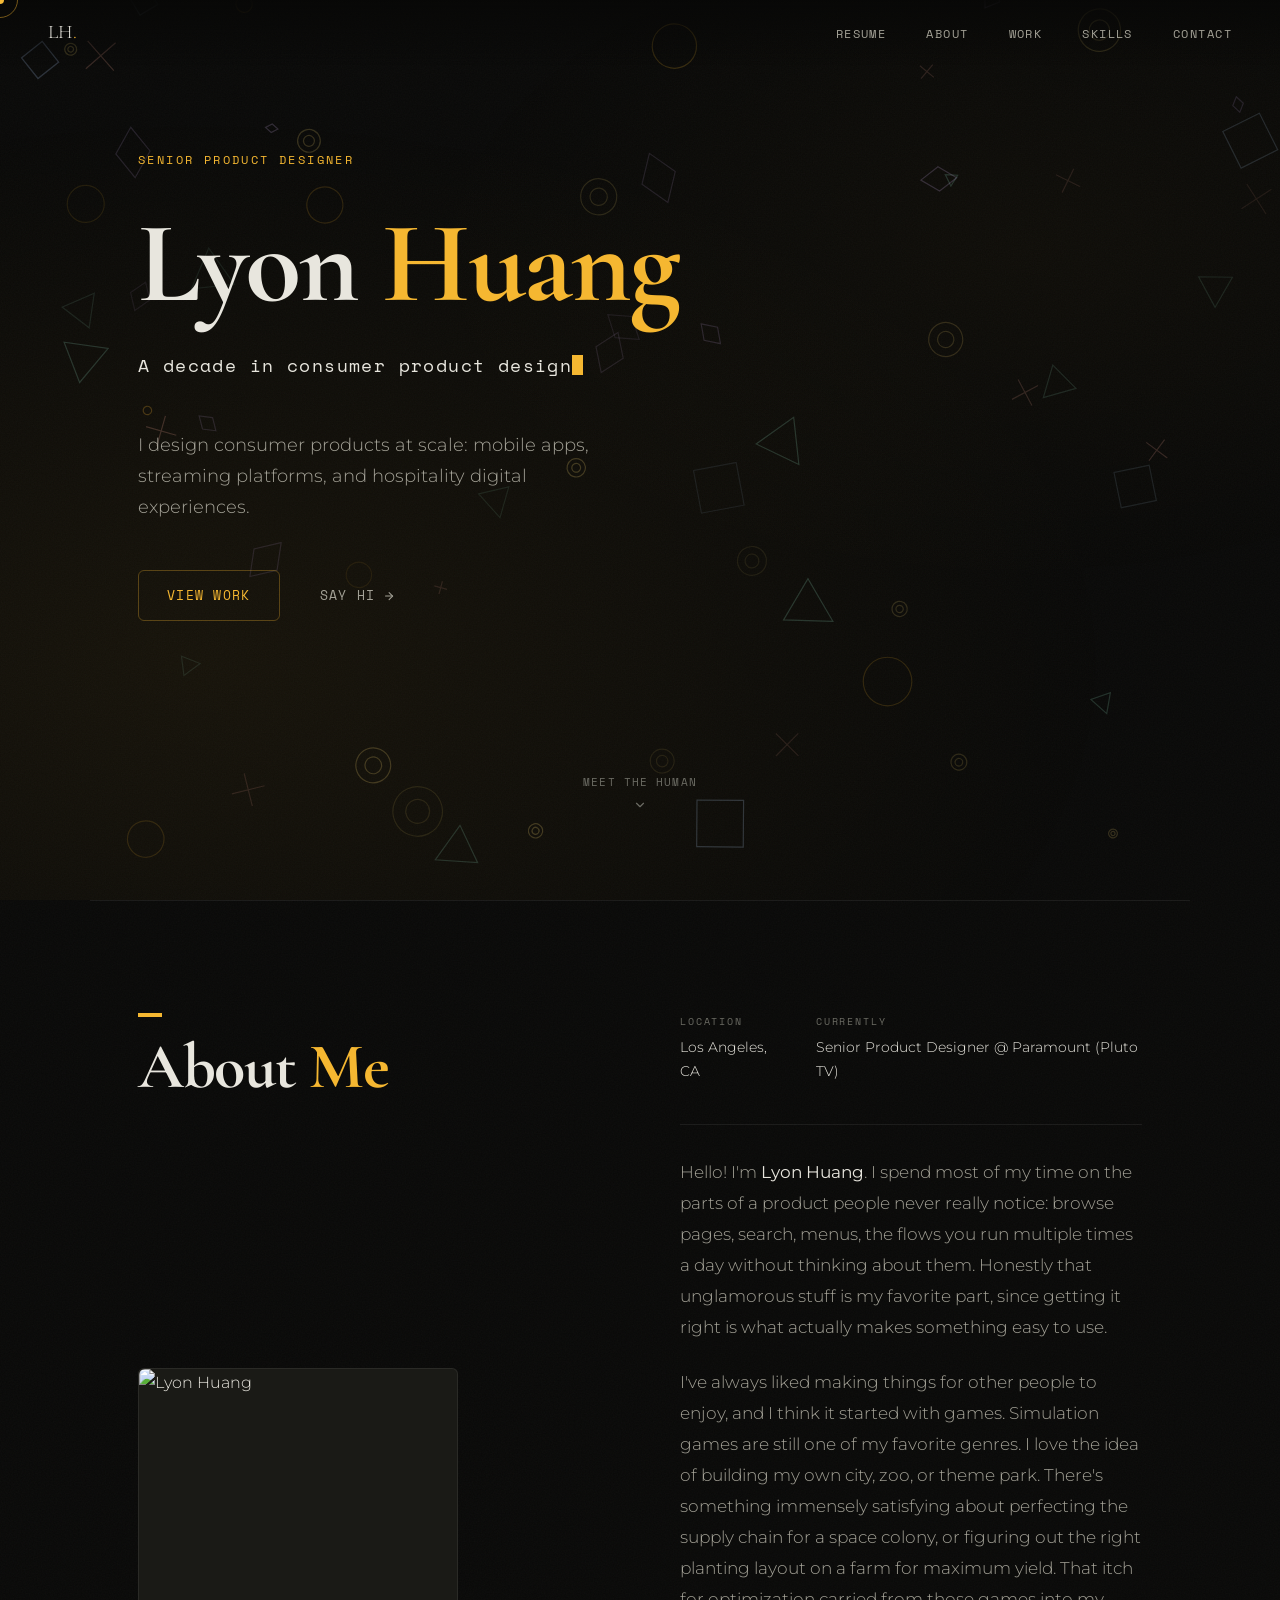
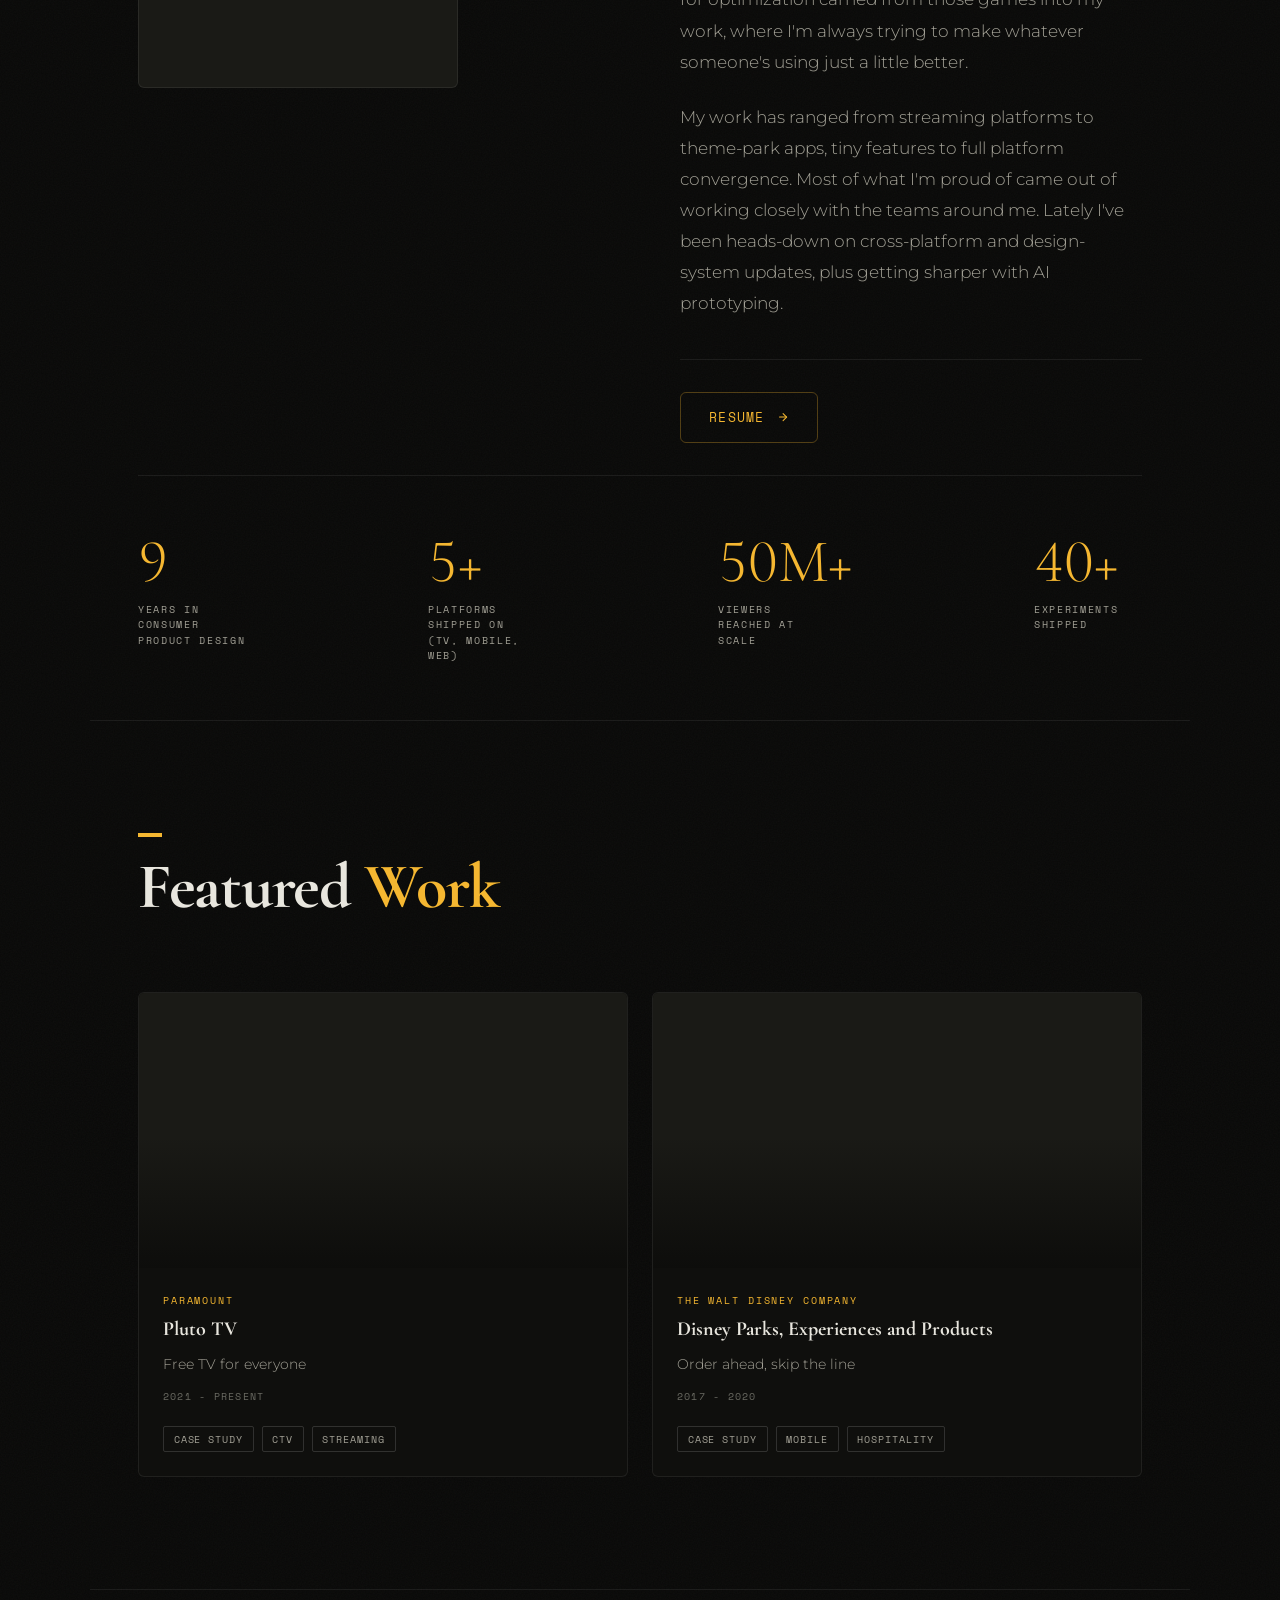
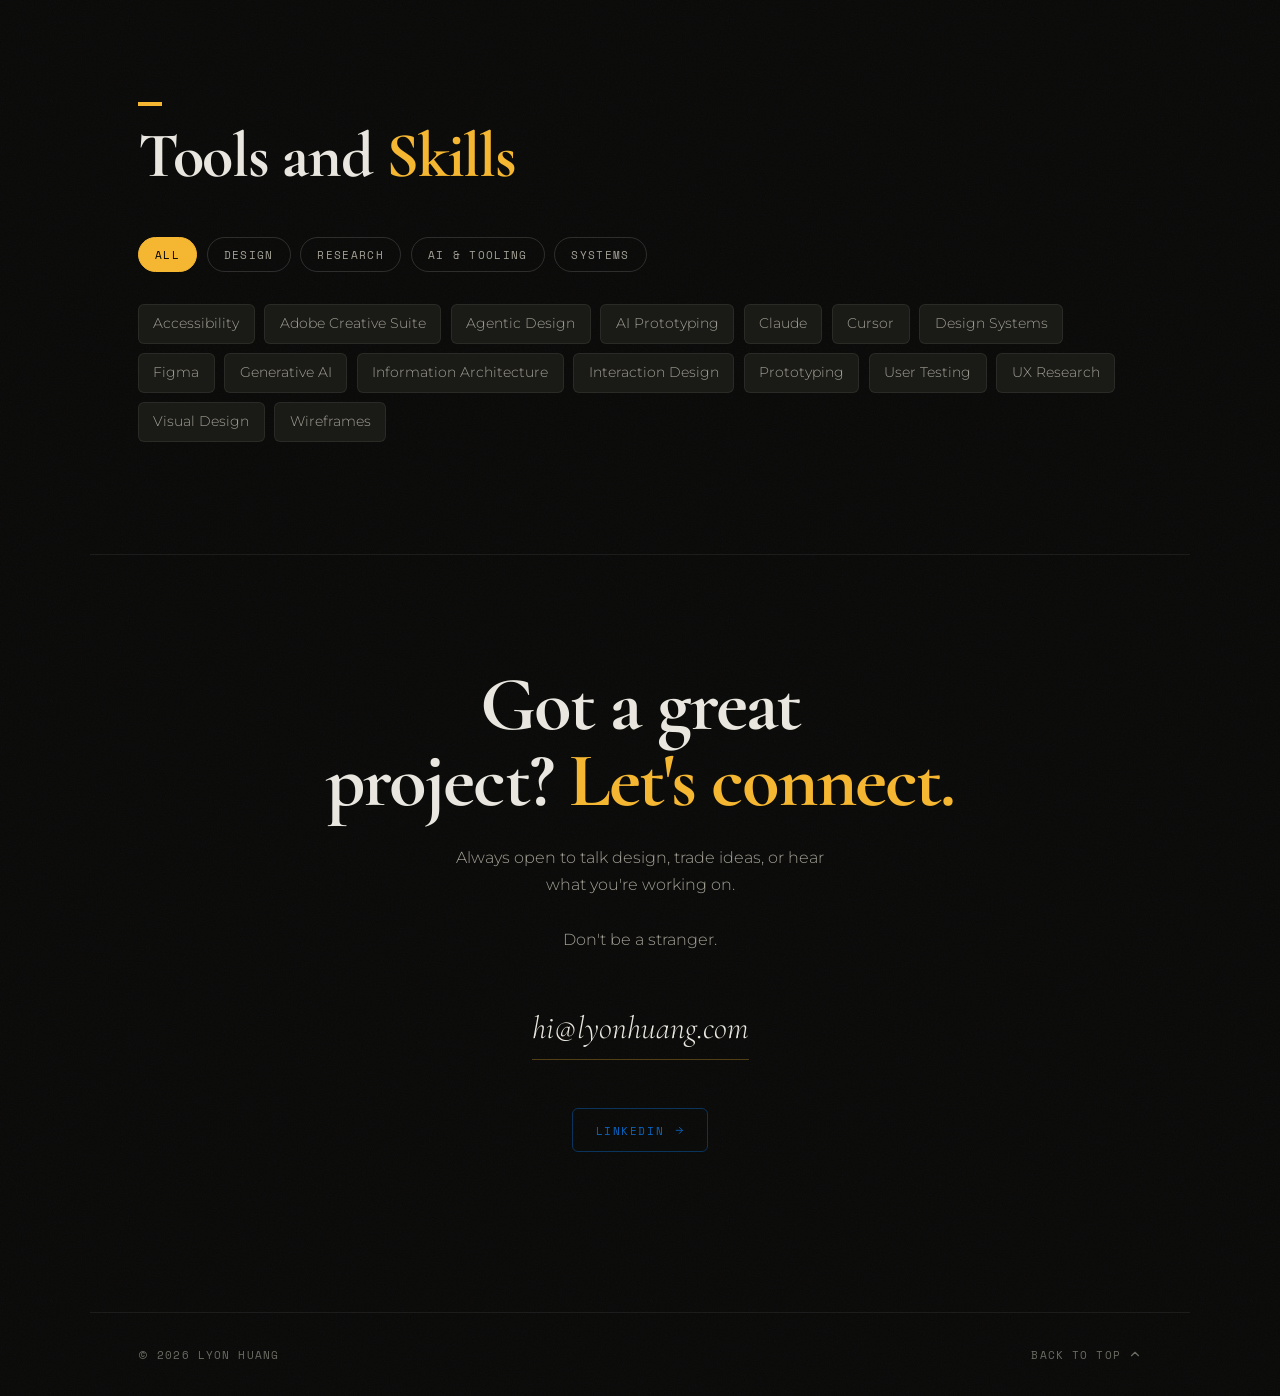
==== commit 33bdb951: "Refactor: move small-screen cursor-hide into base.css The @media(max-width:600px) rule hiding #curso" ====
--- a/index.html
+++ b/index.html
@@ -231,8 +231,7 @@
   .contact-headline{font-size:2.5rem}
   /* keep the email centred to the viewport on mobile regardless of its intrinsic width */
   .contact-email{display:flex;width:fit-content;max-width:100%;margin-left:auto;margin-right:auto}
-  #cursor-dot,#cursor-ring{display:none}
-  body{cursor:auto}
+  /* small-screen cursor hide now lives in assets/base.css */
 }
 @media(max-width:430px){
   /* stack the hero buttons and centre "Say Hi" under "View Work" */
--- a/assets/base.css
+++ b/assets/base.css
@@ -42,6 +42,12 @@
 #cursor-ring{position:fixed;width:36px;height:36px;border:1px solid rgba(245,183,49,0.45);border-radius:50%;pointer-events:none;z-index:9998;transform:translate(-50%,-50%);transition:width .3s var(--ease-out),height .3s var(--ease-out),border-color .2s}
 body.cursor-hover #cursor-dot{width:14px;height:14px}
 body.cursor-hover #cursor-ring{width:54px;height:54px;border-color:var(--accent)}
+/* small screens are touch: drop the custom cursor and restore the native one
+   (was duplicated in index.html and case-study-shared.css) */
+@media(max-width:600px){
+  #cursor-dot,#cursor-ring{display:none}
+  body{cursor:auto}
+}
 
 /* ── BUTTON ARROW ── */
 /* Crisp inline SVG arrow glyph shared by the index CTA/resume/LinkedIn buttons
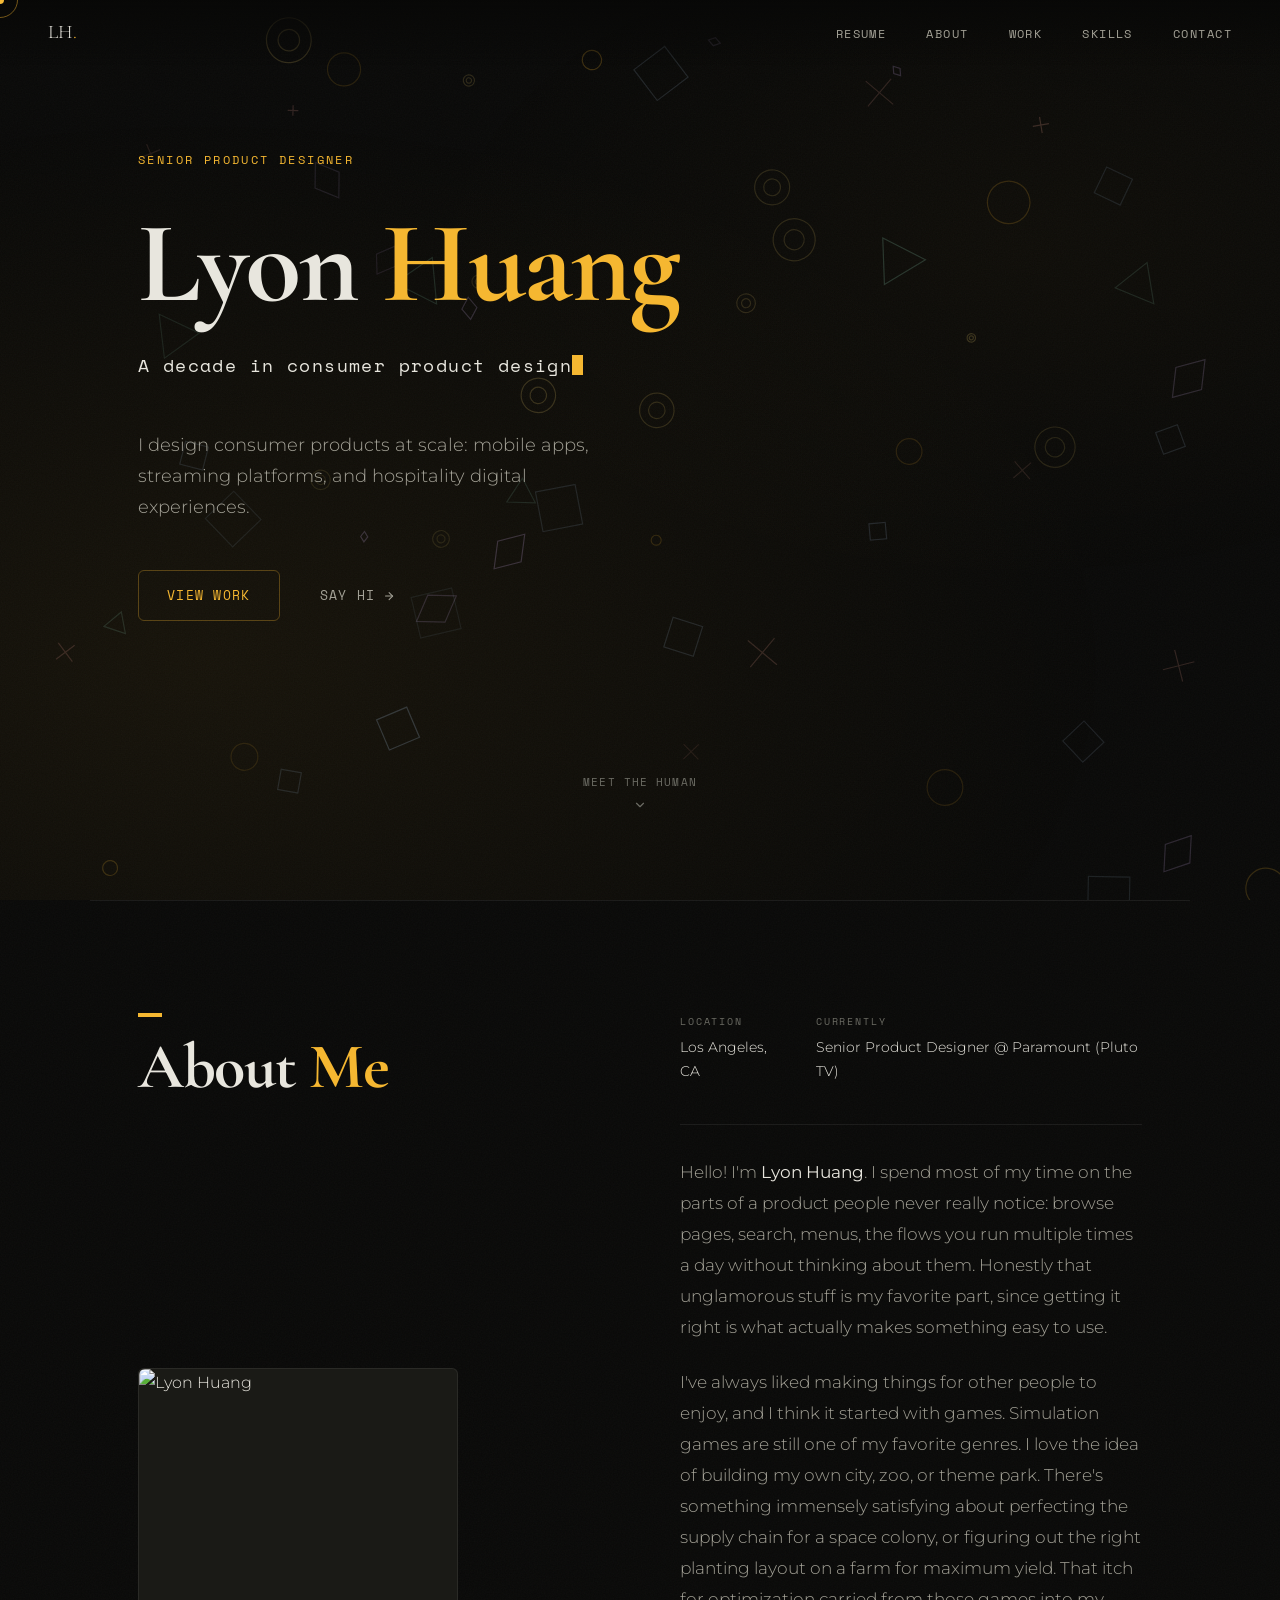
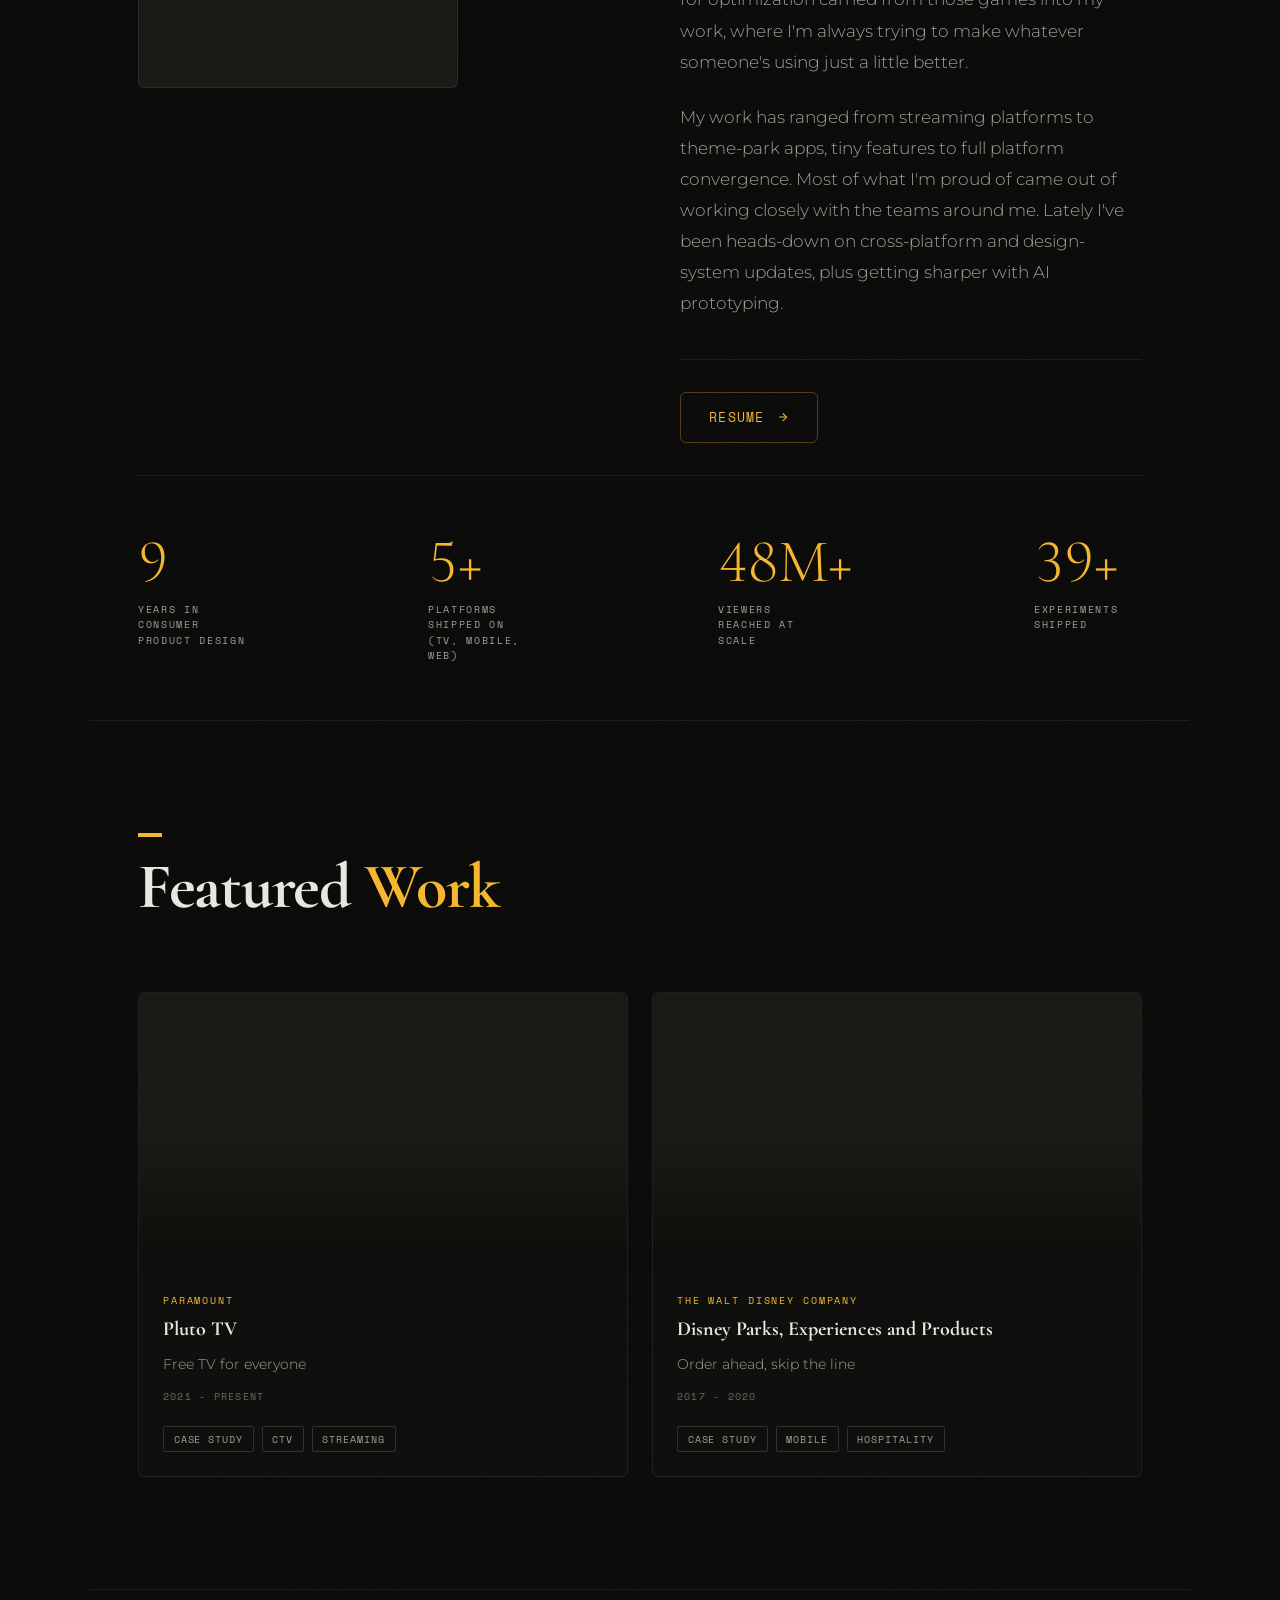
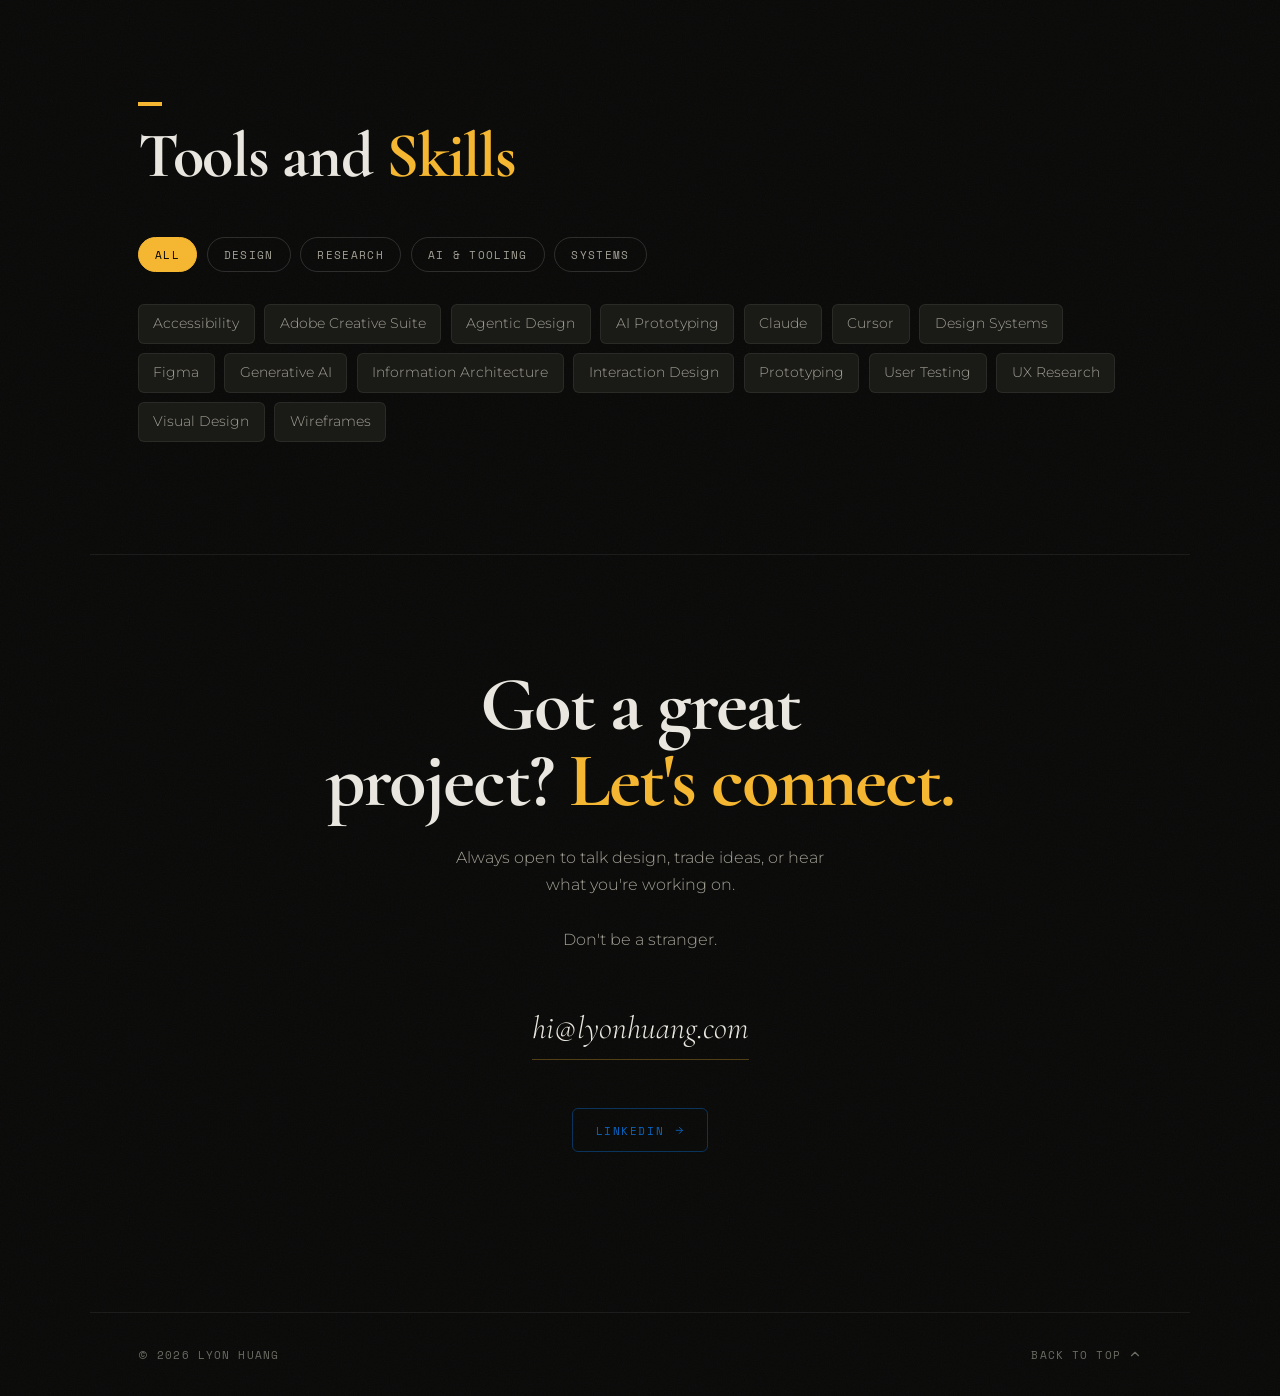
==== commit 02f75f64: "Refactor: move body{cursor:none} into base.css to keep cursor cascade order Follow-up to the cursor-" ====
--- a/index.html
+++ b/index.html
@@ -21,7 +21,7 @@
 <style>
 /* page-specific token overrides (shared tokens live in assets/base.css) */
 :root{--accent-dim:rgba(245,183,49,0.12);--max-w:1100px}
-body{background-color:var(--bg);background-image:var(--grain-tile);color:var(--text-primary);font-family:var(--font-sans);font-weight:300;line-height:1.7;overflow-x:hidden;cursor:none}
+body{background-color:var(--bg);background-image:var(--grain-tile);color:var(--text-primary);font-family:var(--font-sans);font-weight:300;line-height:1.7;overflow-x:hidden} /* cursor:none is set in assets/base.css */
 img{display:block;max-width:100%}
 
 /* fixed full-viewport layers */
--- a/assets/base.css
+++ b/assets/base.css
@@ -42,6 +42,10 @@
 #cursor-ring{position:fixed;width:36px;height:36px;border:1px solid rgba(245,183,49,0.45);border-radius:50%;pointer-events:none;z-index:9998;transform:translate(-50%,-50%);transition:width .3s var(--ease-out),height .3s var(--ease-out),border-color .2s}
 body.cursor-hover #cursor-dot{width:14px;height:14px}
 body.cursor-hover #cursor-ring{width:54px;height:54px;border-color:var(--accent)}
+/* Custom cursor: hide the OS pointer here (was set on each page's own body rule).
+   Kept in base.css so this rule and its small-screen override below stay in
+   cascade order — a page's later body{} must not re-set cursor. */
+body{cursor:none}
 /* small screens are touch: drop the custom cursor and restore the native one
    (was duplicated in index.html and case-study-shared.css) */
 @media(max-width:600px){
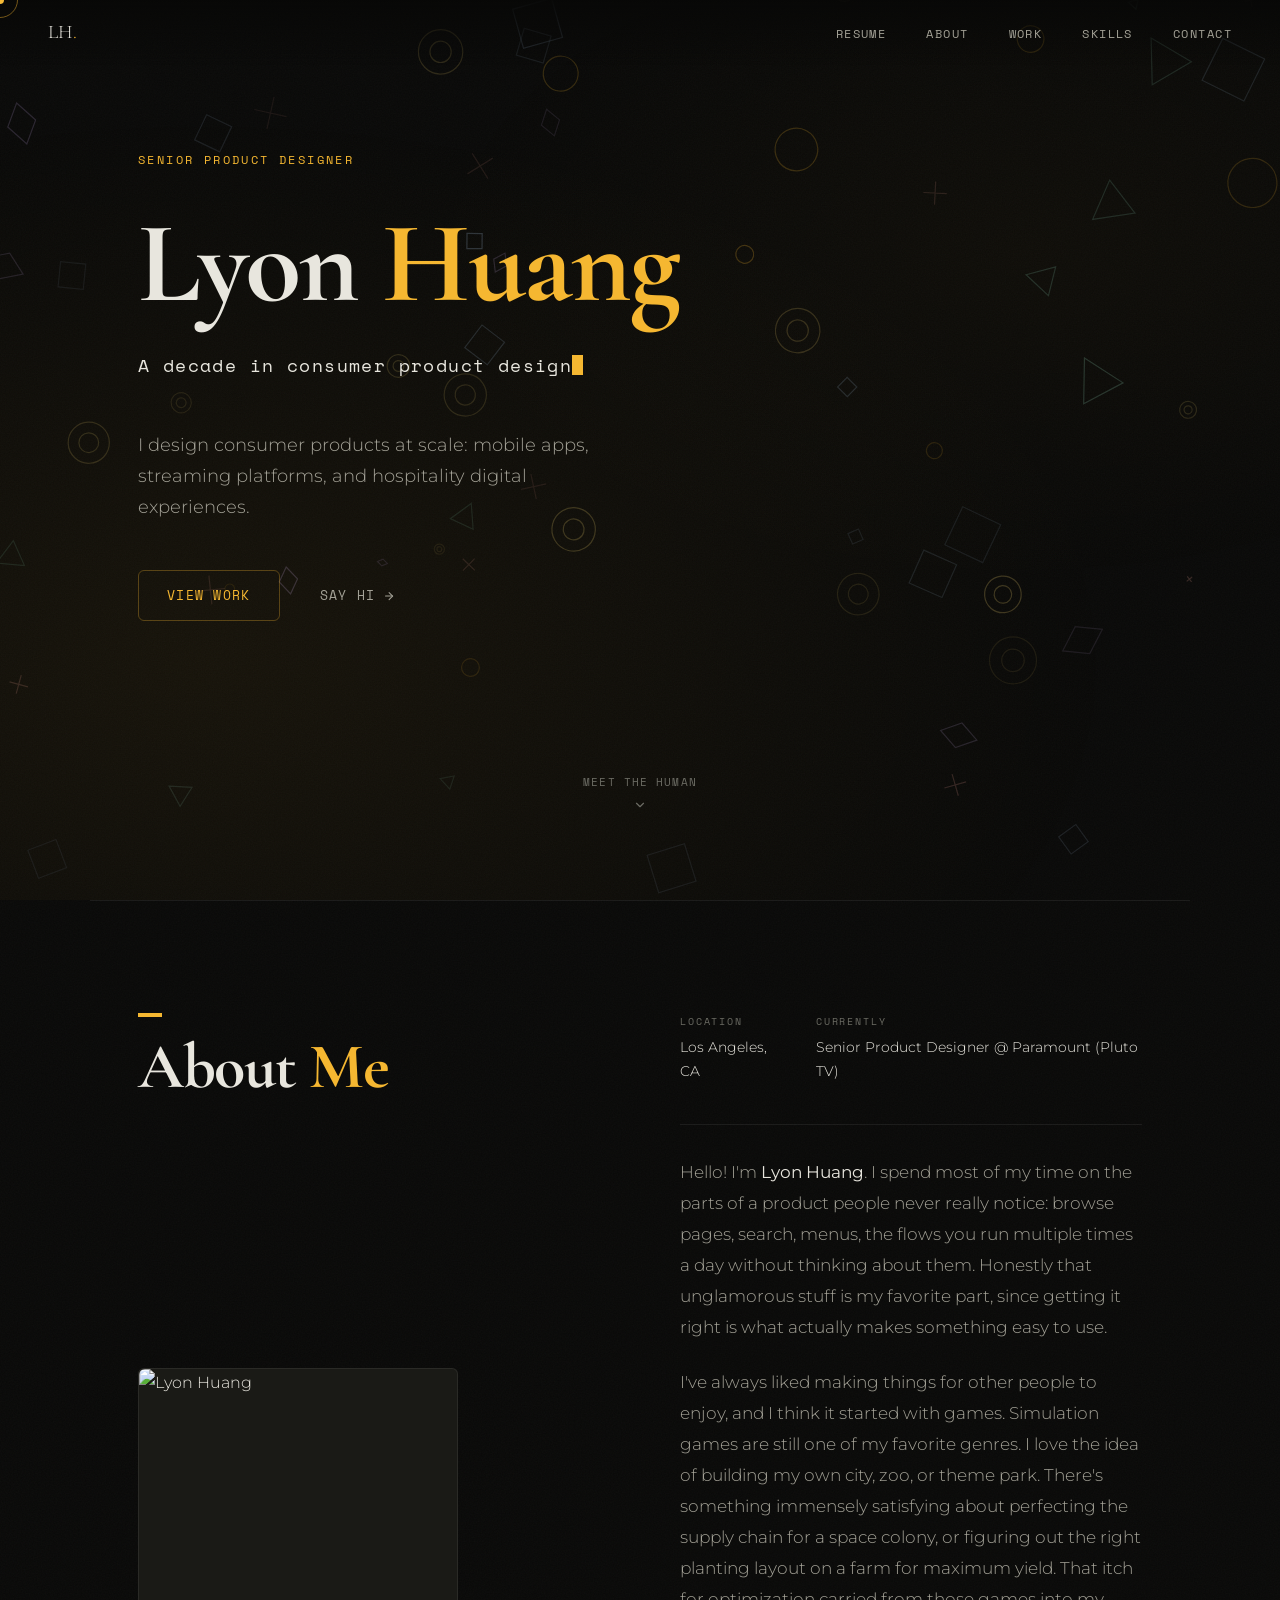
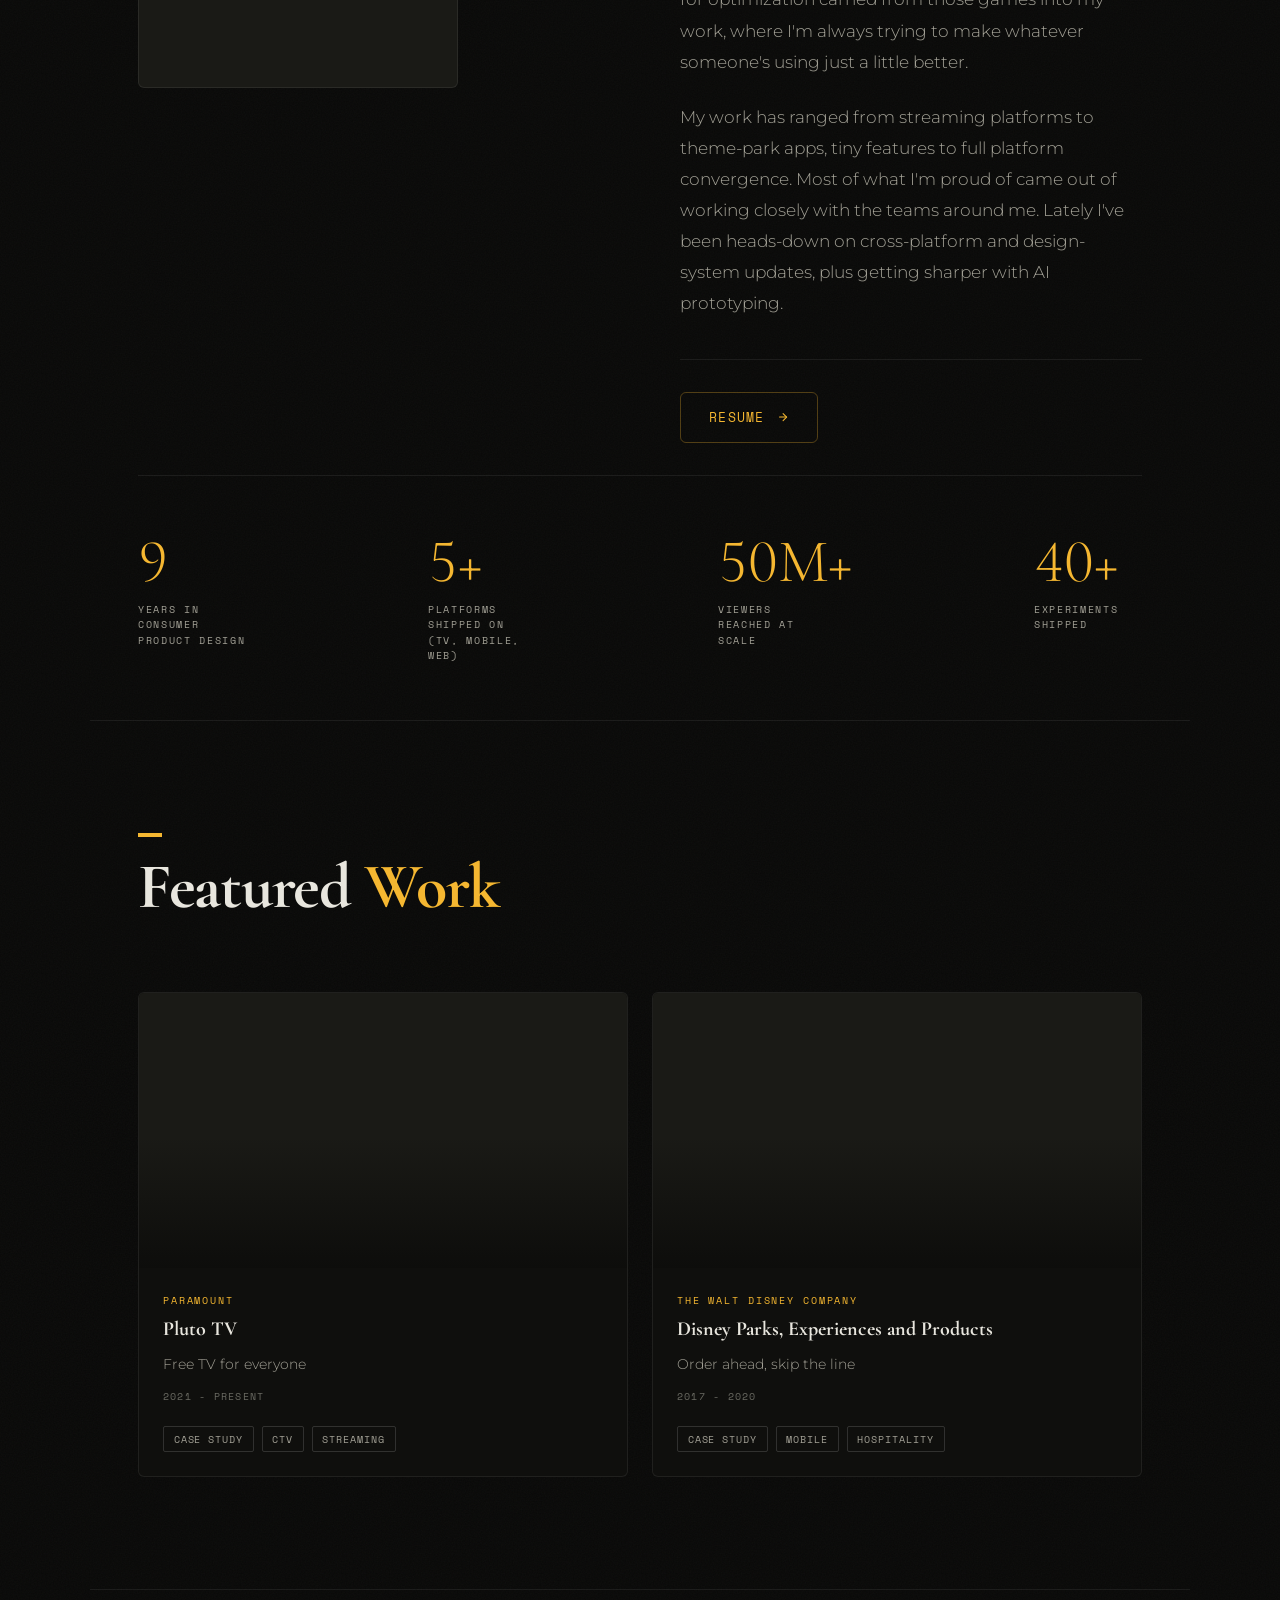
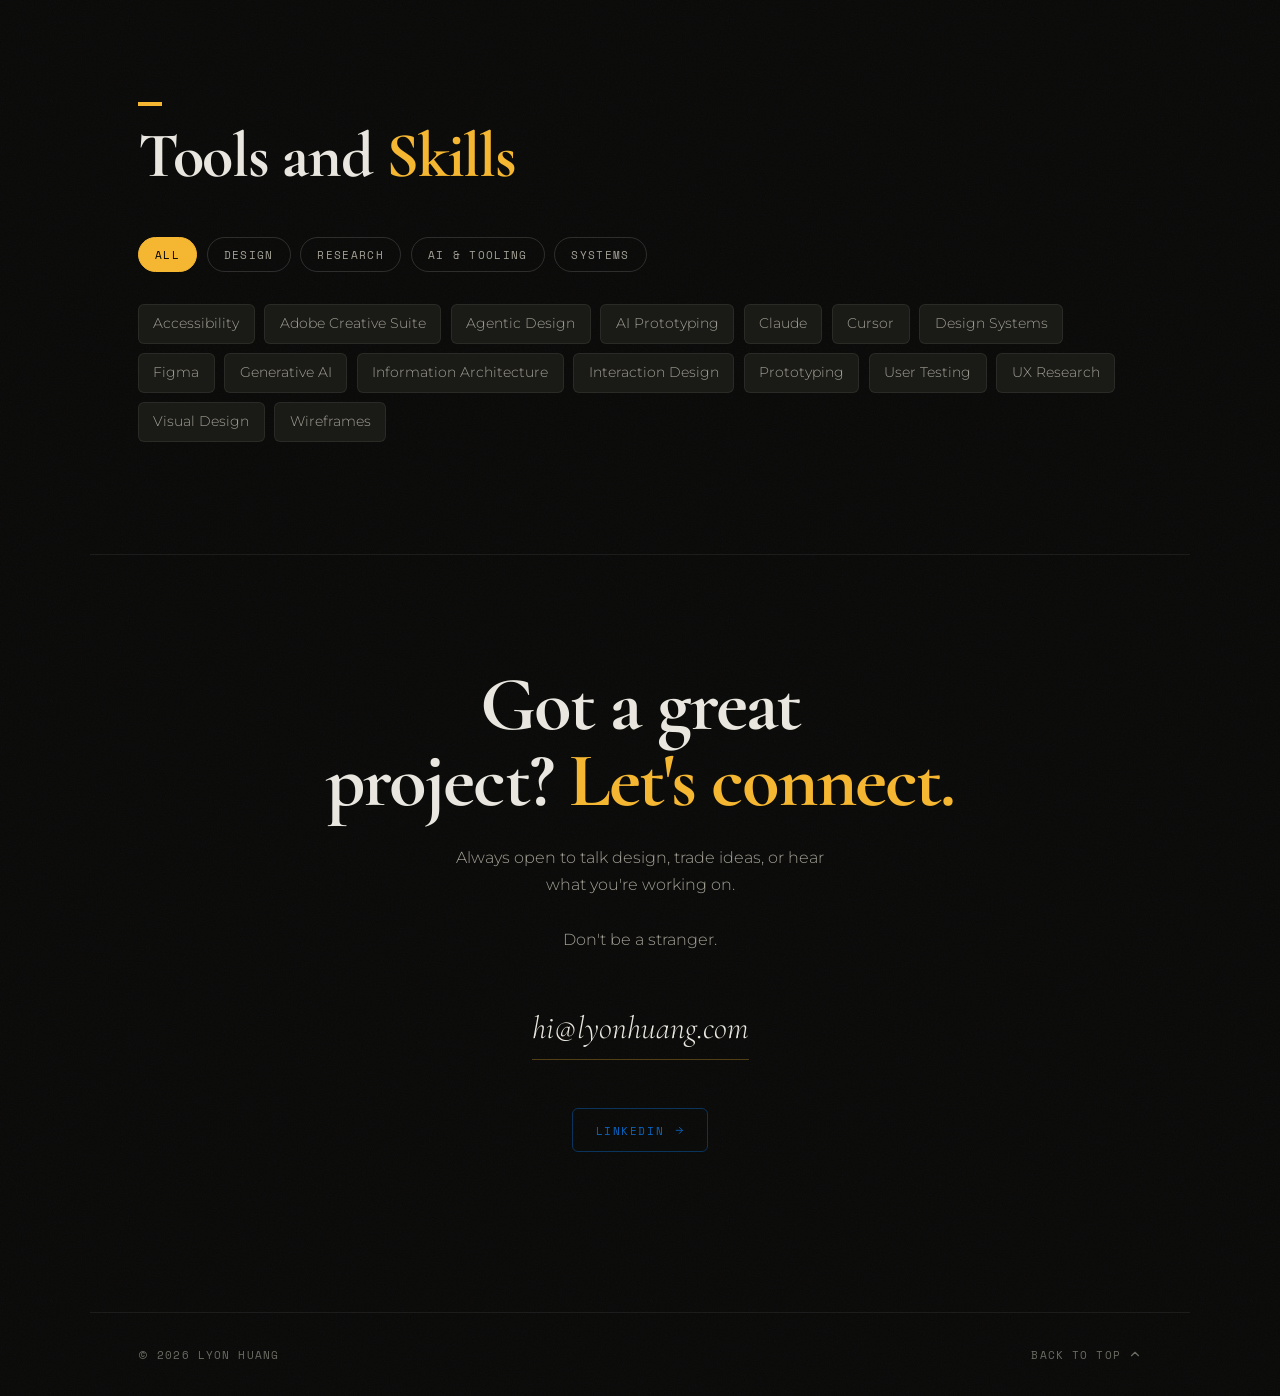
==== commit 7bd2edb5: "Refactor: unify .reveal/.reveal-group into base.css via a distance var The opacity/transition/nth-ch" ====
--- a/index.html
+++ b/index.html
@@ -20,7 +20,7 @@
 <script defer src="/_vercel/insights/script.js"></script>
 <style>
 /* page-specific token overrides (shared tokens live in assets/base.css) */
-:root{--accent-dim:rgba(245,183,49,0.12);--max-w:1100px}
+:root{--accent-dim:rgba(245,183,49,0.12);--max-w:1100px;--reveal-y:32px;--reveal-group-y:24px}
 body{background-color:var(--bg);background-image:var(--grain-tile);color:var(--text-primary);font-family:var(--font-sans);font-weight:300;line-height:1.7;overflow-x:hidden} /* cursor:none is set in assets/base.css */
 img{display:block;max-width:100%}
 
@@ -68,12 +68,7 @@
 .section-title{font-family:var(--font-display);font-size:clamp(2.5rem,5vw,4rem);line-height:1.05;letter-spacing:-.02em;color:var(--text-primary);margin-bottom:1rem}
 .section-title em{font-style:normal;color:var(--accent)}
 .divider{width:100%;height:1px;background:var(--border);max-width:var(--max-w);margin:0 auto}
-.reveal{opacity:0;transform:translateY(32px);transition:opacity .8s var(--ease-out),transform .8s var(--ease-out)}
-.reveal.in-view{opacity:1;transform:none}
-.reveal-group>*{opacity:0;transform:translateY(24px);transition:opacity .7s var(--ease-out),transform .7s var(--ease-out)}
-.reveal-group.in-view>*:nth-child(1){opacity:1;transform:none;transition-delay:0s}
-.reveal-group.in-view>*:nth-child(2){opacity:1;transform:none;transition-delay:.1s}
-.reveal-group.in-view>*:nth-child(3){opacity:1;transform:none;transition-delay:.2s}
+/* .reveal / .reveal-group now live in assets/base.css; distances set via --reveal-y / --reveal-group-y above */
 
 /* about */
 #about .about-grid{display:grid;grid-template-columns:1fr 1fr;gap:5rem;align-items:stretch}
--- a/assets/base.css
+++ b/assets/base.css
@@ -57,3 +57,15 @@
 /* Crisp inline SVG arrow glyph shared by the index CTA/resume/LinkedIn buttons
    and the case-study link buttons (DM/Space Mono's arrow glyphs render small/misaligned). */
 .btn-arrow{width:.95em;height:.95em;flex:0 0 auto}
+
+/* ── REVEAL ON SCROLL (shared; base.js toggles .in-view) ──
+   The opacity/transition/stagger logic is identical across pages; only the
+   travel distance differs, so it's a per-page custom property. Defaults match
+   the case studies; index.html overrides --reveal-y / --reveal-group-y in its
+   own :root. Was duplicated in index.html and case-study-shared.css. */
+.reveal{opacity:0;transform:translateY(var(--reveal-y,28px));transition:opacity .8s var(--ease-out),transform .8s var(--ease-out)}
+.reveal.in-view{opacity:1;transform:none}
+.reveal-group>*{opacity:0;transform:translateY(var(--reveal-group-y,20px));transition:opacity .7s var(--ease-out),transform .7s var(--ease-out)}
+.reveal-group.in-view>*:nth-child(1){opacity:1;transform:none;transition-delay:0s}
+.reveal-group.in-view>*:nth-child(2){opacity:1;transform:none;transition-delay:.1s}
+.reveal-group.in-view>*:nth-child(3){opacity:1;transform:none;transition-delay:.2s}
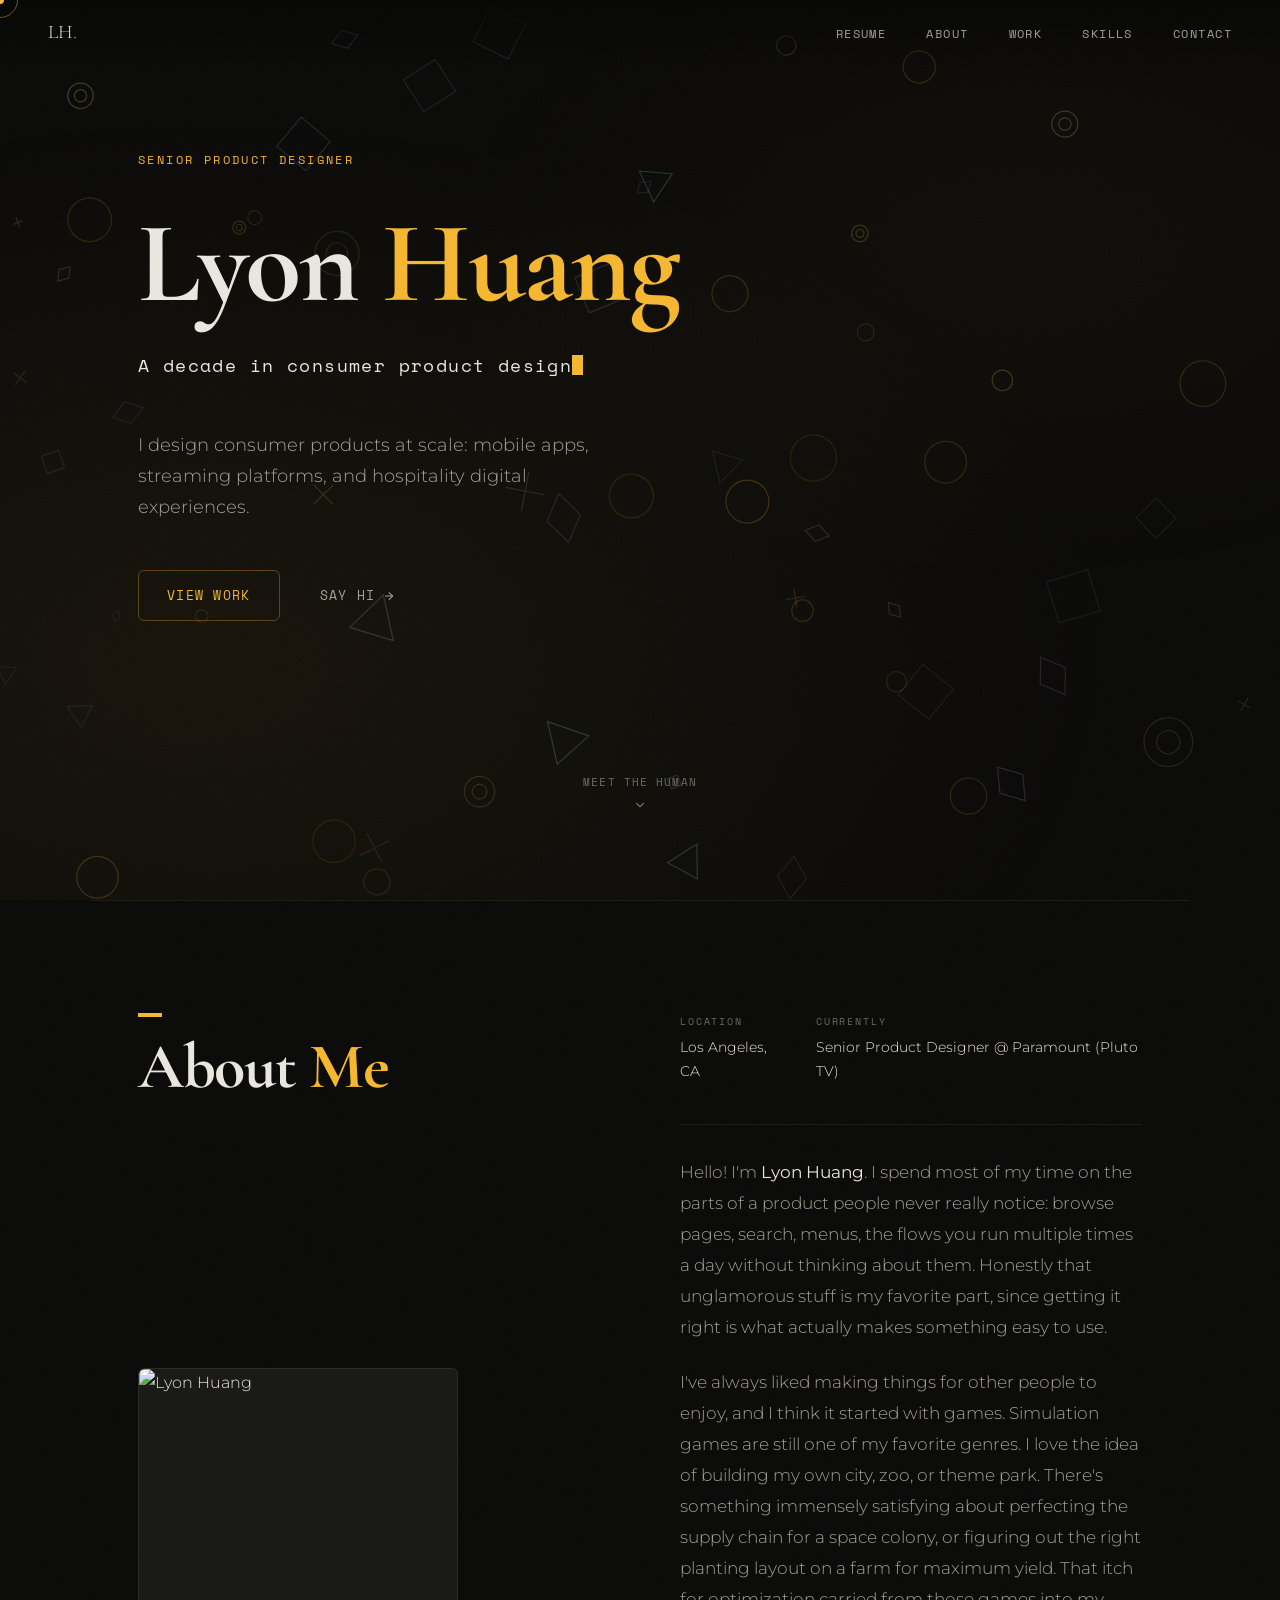
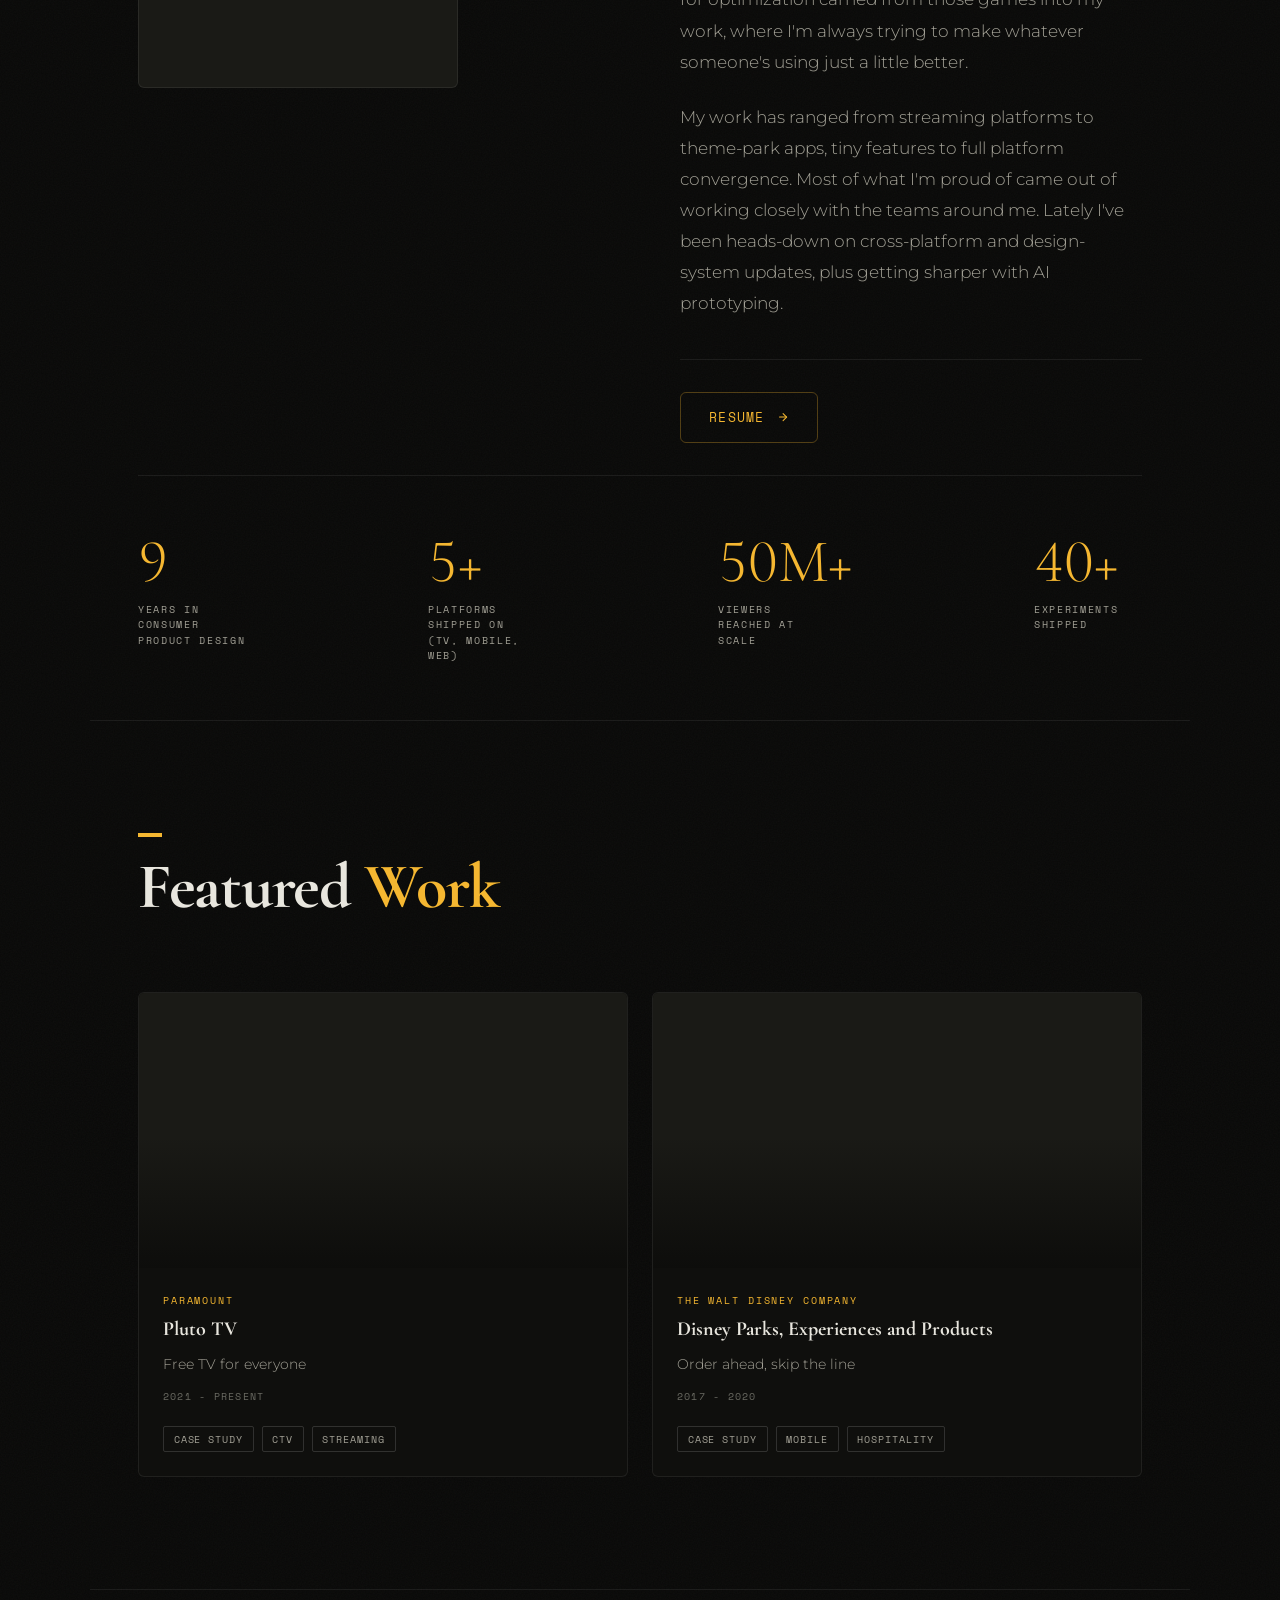
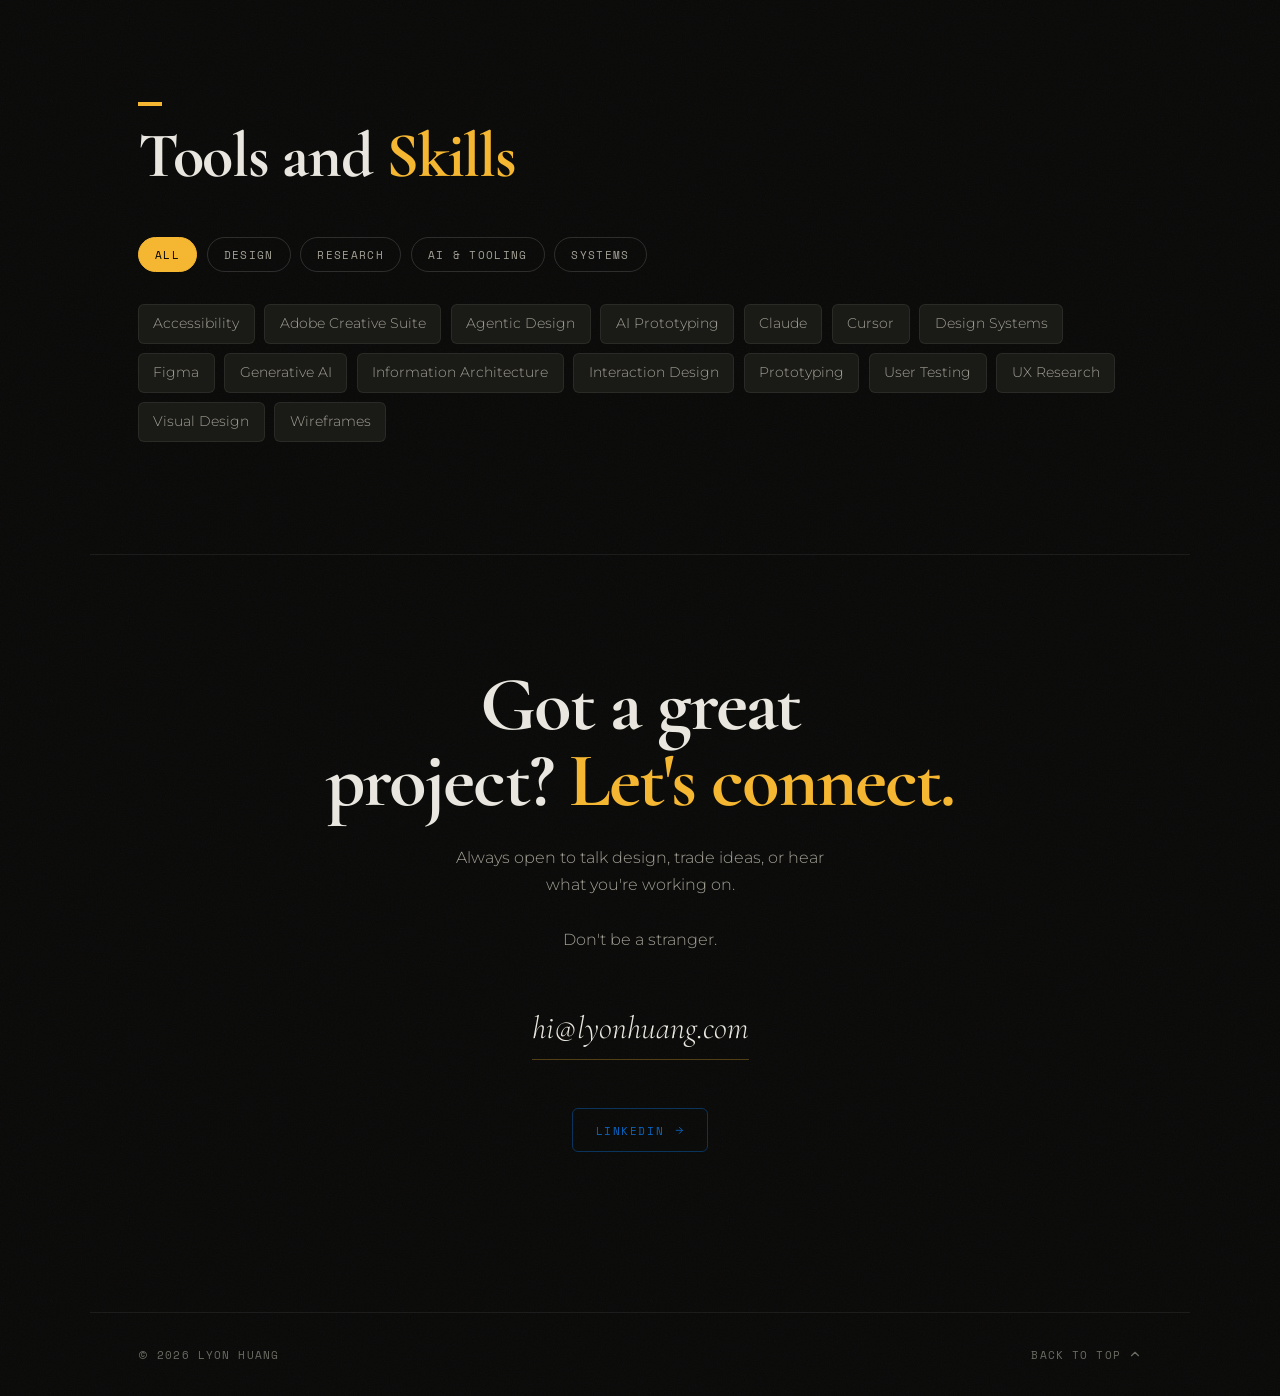
==== commit ab43d4bc: "Refactor: extract shared count-up engine into assets/countup.js The homepage impact counters (index." ====
--- a/index.html
+++ b/index.html
@@ -16,6 +16,7 @@
 <script src="assets/nav.js" defer></script>
 <script src="assets/nav-active.js" defer></script>
 <script src="assets/footer.js" defer></script>
+<script src="assets/countup.js" defer></script>
 <!-- Vercel Web Analytics (static-HTML integration; served by Vercel on deploy) -->
 <script defer src="/_vercel/insights/script.js"></script>
 <style>
@@ -763,25 +764,8 @@
   });
 })();
 
-// IMPACT COUNTERS: count up on scroll into view (idea 02)
-(function(){
-  var nums=[].slice.call(document.querySelectorAll('.impact-num'));
-  if(!nums.length) return;
-  // resolve any auto-counting stats (e.g. years since a start year) to a concrete data-to
-  nums.forEach(function(n){ var s=n.getAttribute('data-since'); if(s){ n.setAttribute('data-to', Math.max(1, new Date().getFullYear()-(+s))); } });
-  function fmt(n){ return n>=1000 ? n.toLocaleString() : ''+n; }
-  function run(n){
-    var to=+n.getAttribute('data-to'), suf=n.getAttribute('data-suffix')||'', dur=1500, t0=performance.now();
-    (function step(t){
-      var p=Math.min((t-t0)/dur,1), e=1-Math.pow(1-p,3);
-      n.textContent=fmt(Math.round(to*e))+suf;
-      if(p<1) requestAnimationFrame(step);
-    })(performance.now());
-  }
-  if(_reduced){ nums.forEach(function(n){n.textContent=fmt(+n.getAttribute('data-to'))+(n.getAttribute('data-suffix')||'');}); return; }
-  var io=new IntersectionObserver(function(es){es.forEach(function(en){if(en.isIntersecting){run(en.target);io.unobserve(en.target);}});},{threshold:.5});
-  nums.forEach(function(n){io.observe(n);});
-})();
+// IMPACT COUNTERS now live in the shared assets/countup.js (idea 02)
+// (same engine drives the case-study stat bar).
 
 // EASTER EGG: click the logo 5× → boba & paws rain (idea 04)
 // Delegated on document: the logo is injected by nav.js after this script runs.
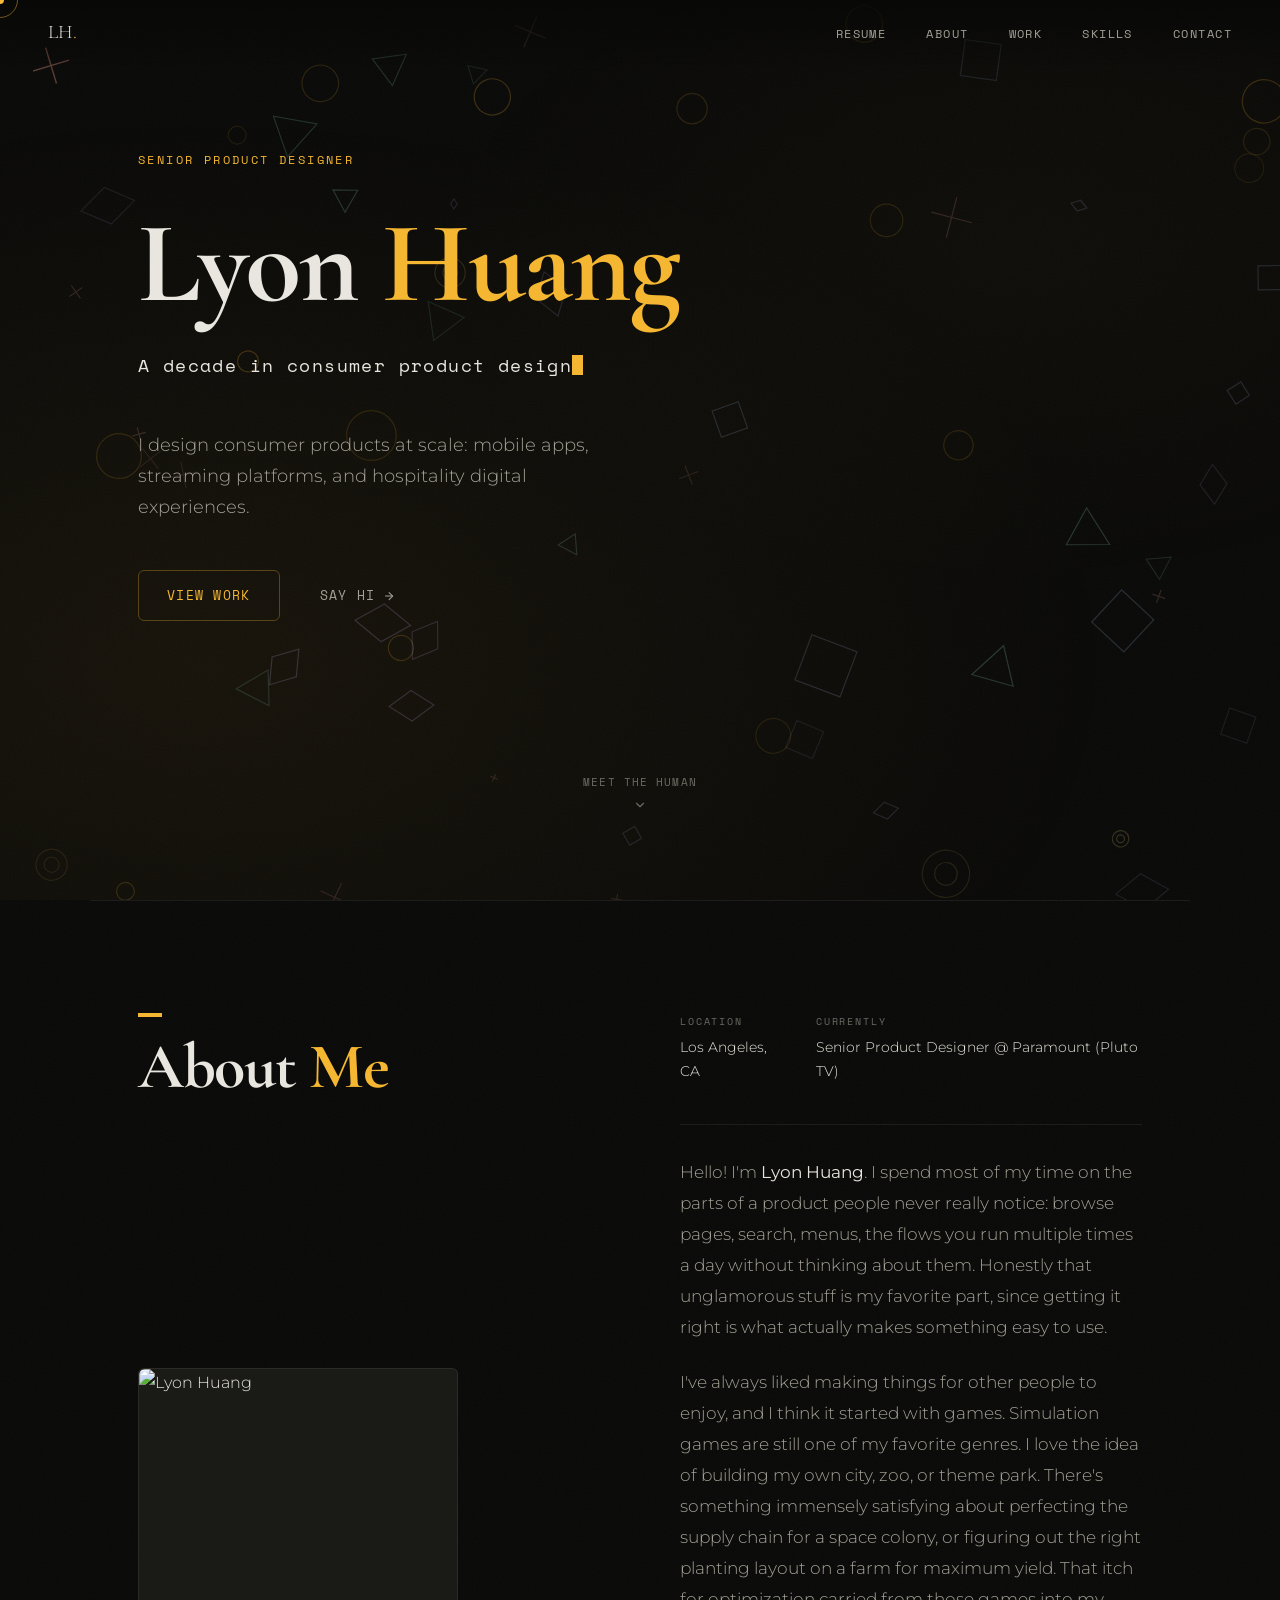
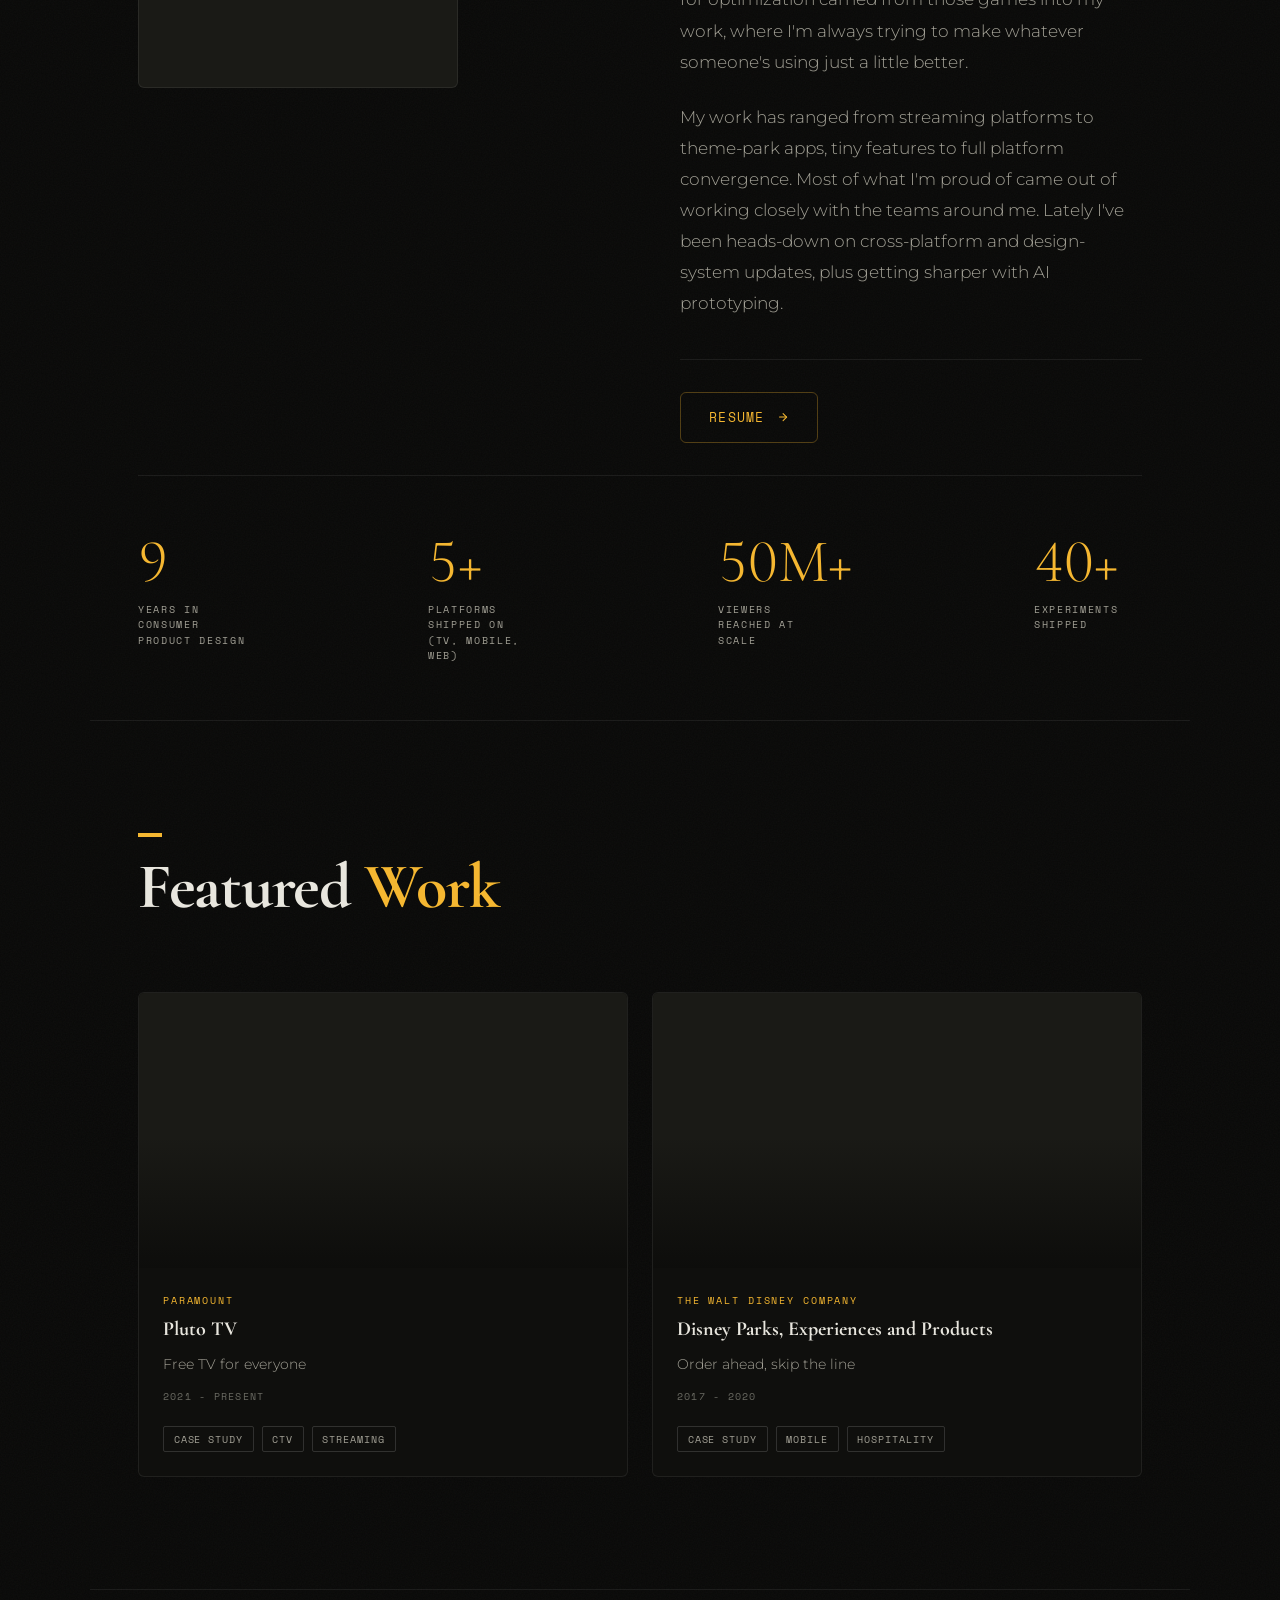
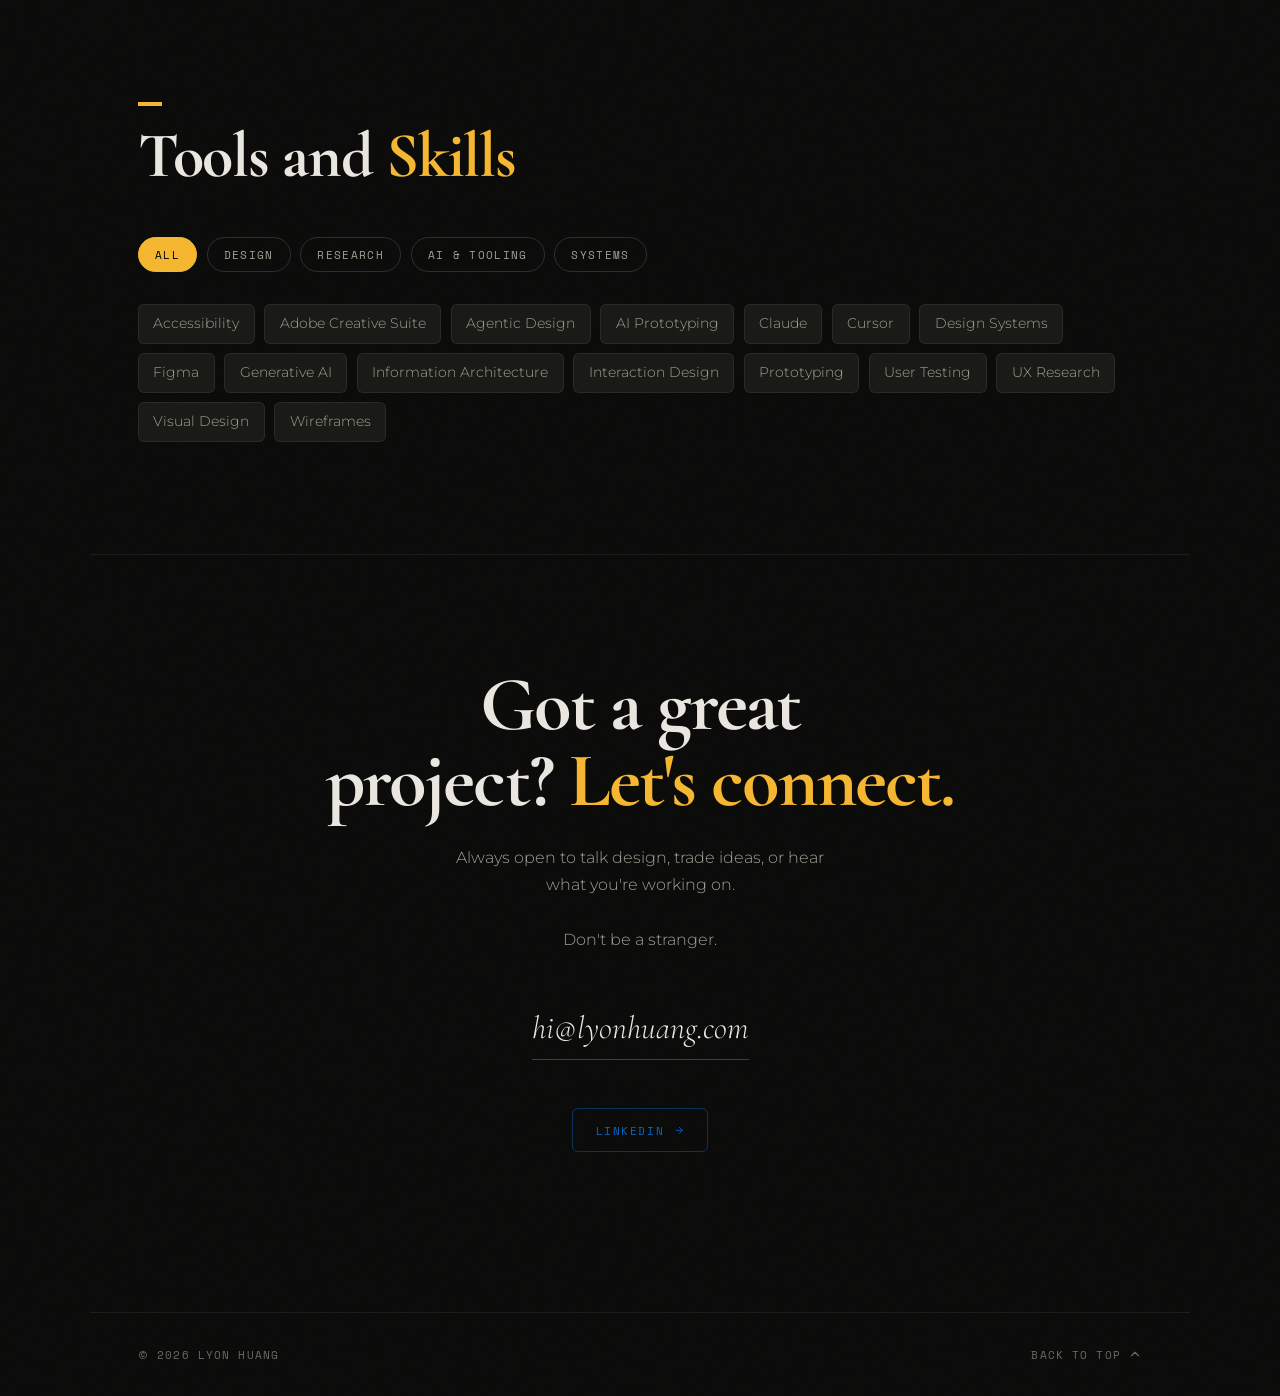
==== commit 1145fcc7: "Refactor: move the repeated button arrow into an external SVG sprite The line-arrow glyph was inline" ====
--- a/index.html
+++ b/index.html
@@ -263,7 +263,7 @@
     <p class="hero-tagline">I design consumer products at scale: mobile apps, streaming platforms, and hospitality digital experiences.</p>
     <div class="hero-actions">
       <a href="#work" class="hero-cta">View Work</a>
-      <a href="#contact" class="hero-cta-text">Say Hi<svg class="btn-arrow" viewBox="0 0 24 24" fill="none" stroke="currentColor" stroke-width="2" stroke-linecap="round" stroke-linejoin="round" aria-hidden="true"><line x1="5" y1="12" x2="19" y2="12"/><polyline points="12 5 19 12 12 19"/></svg></a>
+      <a href="#contact" class="hero-cta-text">Say Hi<svg class="btn-arrow" viewBox="0 0 24 24" aria-hidden="true"><use href="assets/icons.svg#arrow"/></svg></a>
     </div>
   </div>
   <a href="#about" class="hero-scroll scroll-cue" aria-label="Meet the human, scroll to About">Meet the human<span class="scroll-cue-arrow" aria-hidden="true"></span></a>
@@ -311,7 +311,7 @@
         <p>My work has ranged from streaming platforms to theme-park apps, tiny features to full platform convergence. Most of what I'm proud of came out of working closely with the teams around me. Lately I've been heads-down on cross-platform and design-system updates, plus getting sharper with AI prototyping.</p>
       </div>
       <div class="resume-row">
-        <a href="https://drive.google.com/file/d/1MvmpHLzYLWzH1L3VaeXqGhEyqR0yp_MD/view?usp=sharing" class="resume-btn" target="_blank" rel="noopener">Resume<svg class="btn-arrow" viewBox="0 0 24 24" fill="none" stroke="currentColor" stroke-width="2" stroke-linecap="round" stroke-linejoin="round" aria-hidden="true"><line x1="5" y1="12" x2="19" y2="12"/><polyline points="12 5 19 12 12 19"/></svg></a>
+        <a href="https://drive.google.com/file/d/1MvmpHLzYLWzH1L3VaeXqGhEyqR0yp_MD/view?usp=sharing" class="resume-btn" target="_blank" rel="noopener">Resume<svg class="btn-arrow" viewBox="0 0 24 24" aria-hidden="true"><use href="assets/icons.svg#arrow"/></svg></a>
       </div>
     </div>
   </div>
@@ -404,7 +404,7 @@
   <p class="contact-sub reveal">Always open to talk design, trade ideas, or hear what you're working on.<br><br>Don't be a stranger.</p>
   <a href="mailto:hi@lyonhuang.com" class="contact-email reveal" id="contact-email" data-copy="hi@lyonhuang.com">hi@lyonhuang.com<span class="copy-toast" id="copy-toast" aria-hidden="true">Email Copied &#10003;</span></a>
   <div class="contact-socials reveal-group">
-    <a href="https://www.linkedin.com/in/lyonhuang" class="linkedin-btn" target="_blank" rel="noopener">LinkedIn<svg class="btn-arrow" viewBox="0 0 24 24" fill="none" stroke="currentColor" stroke-width="2" stroke-linecap="round" stroke-linejoin="round" aria-hidden="true"><line x1="5" y1="12" x2="19" y2="12"/><polyline points="12 5 19 12 12 19"/></svg></a>
+    <a href="https://www.linkedin.com/in/lyonhuang" class="linkedin-btn" target="_blank" rel="noopener">LinkedIn<svg class="btn-arrow" viewBox="0 0 24 24" aria-hidden="true"><use href="assets/icons.svg#arrow"/></svg></a>
   </div>
 </section>
 
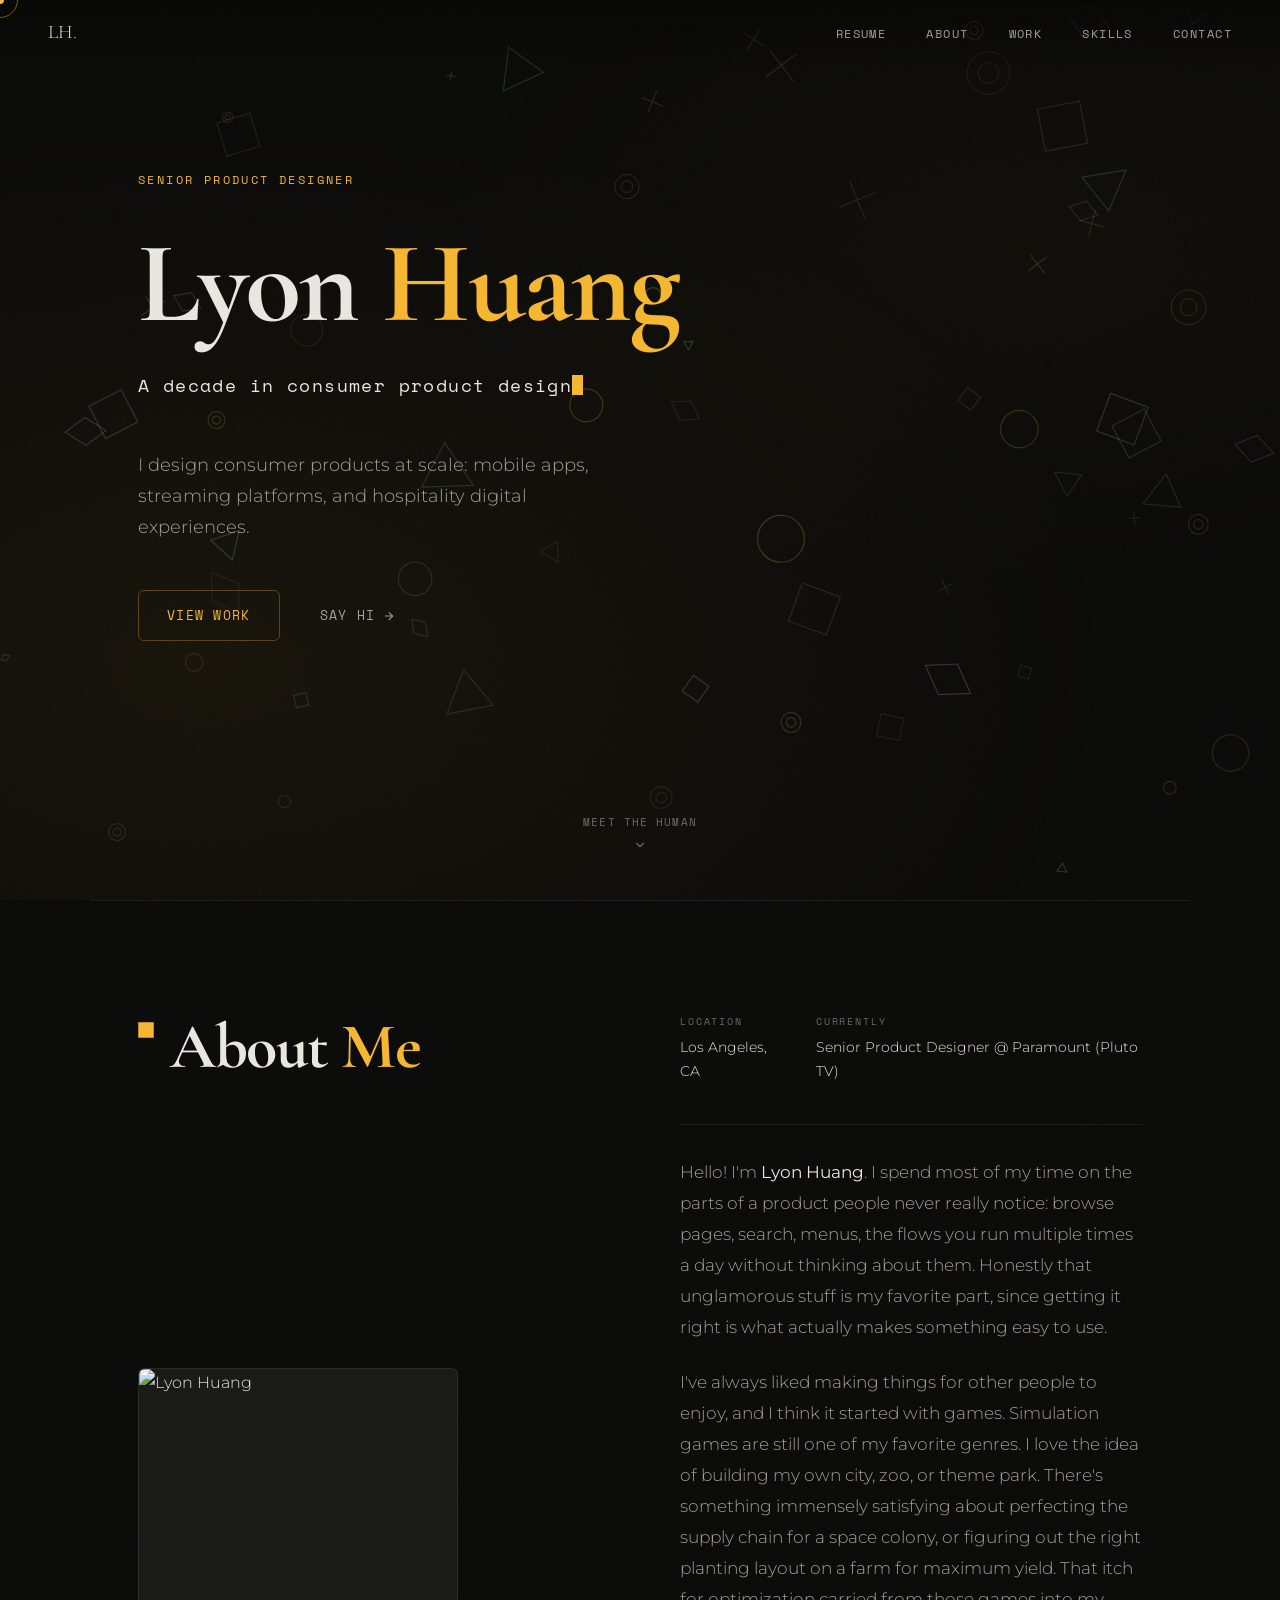
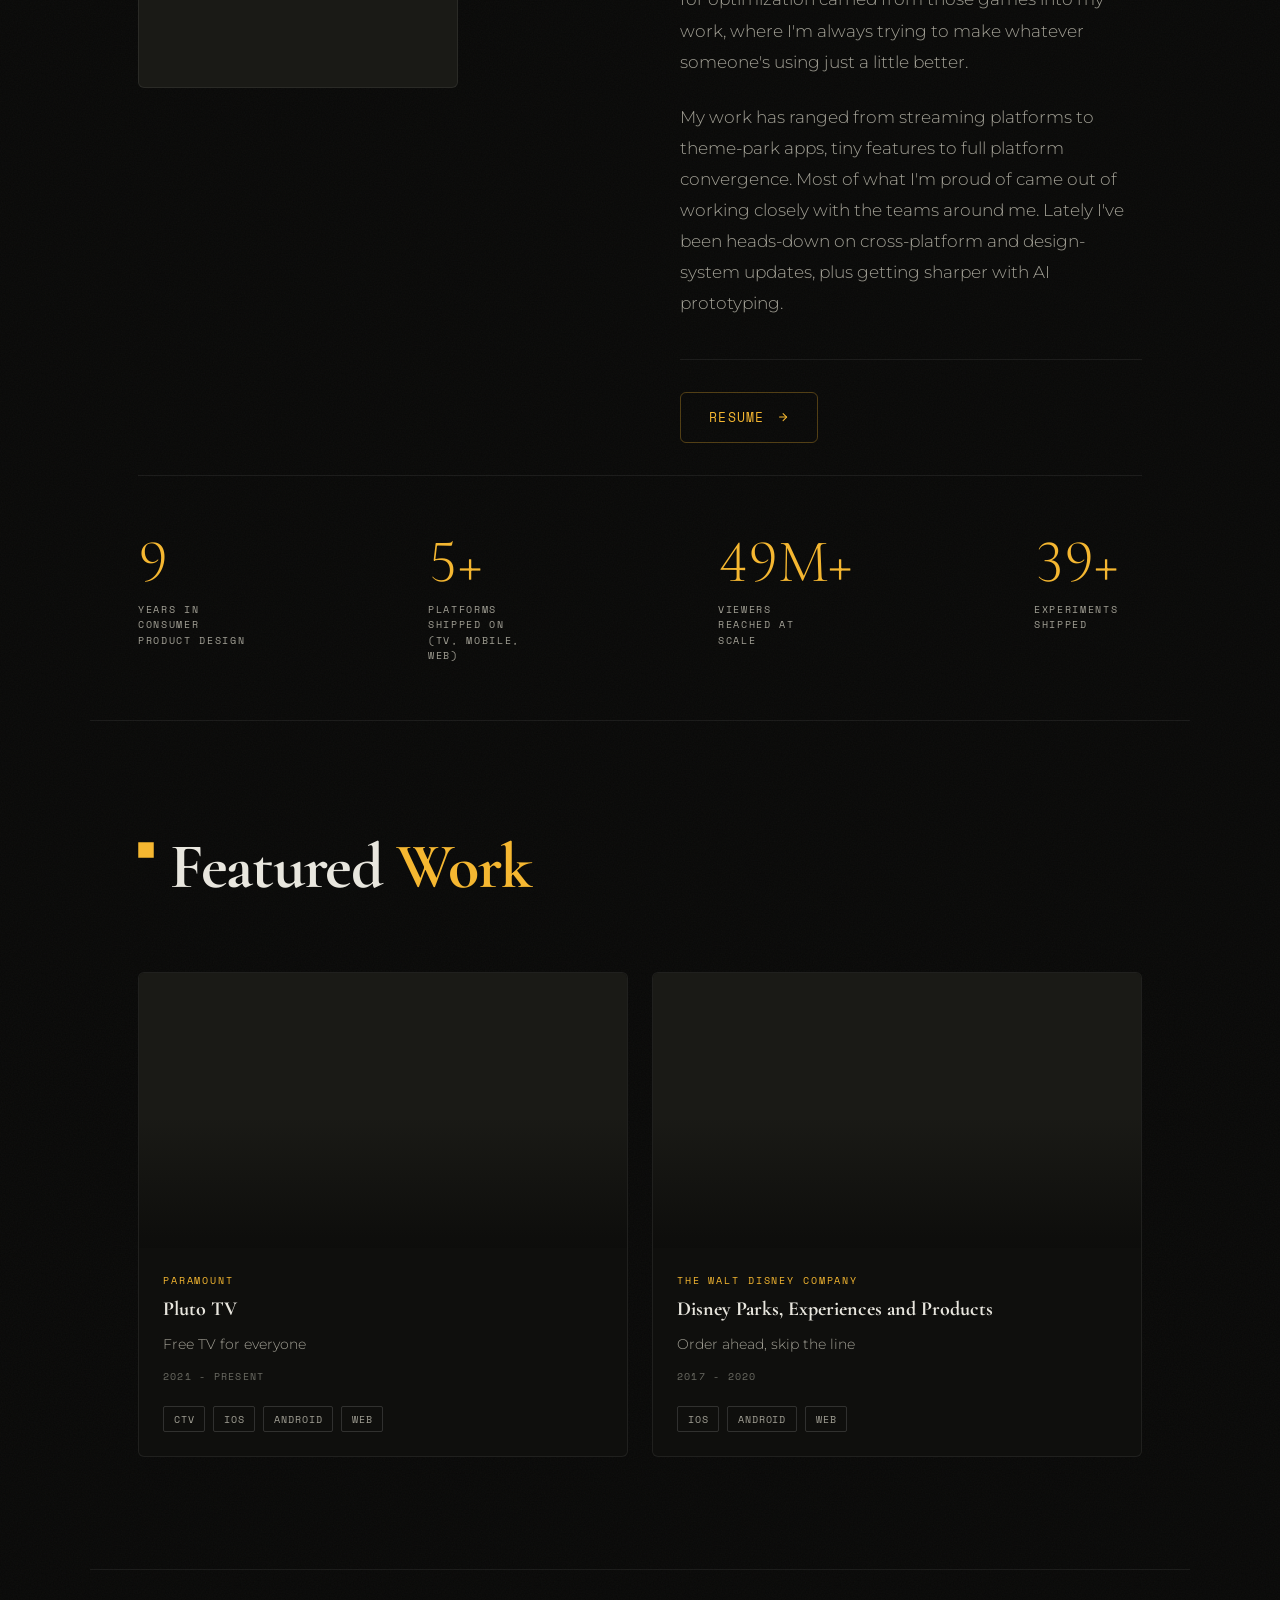
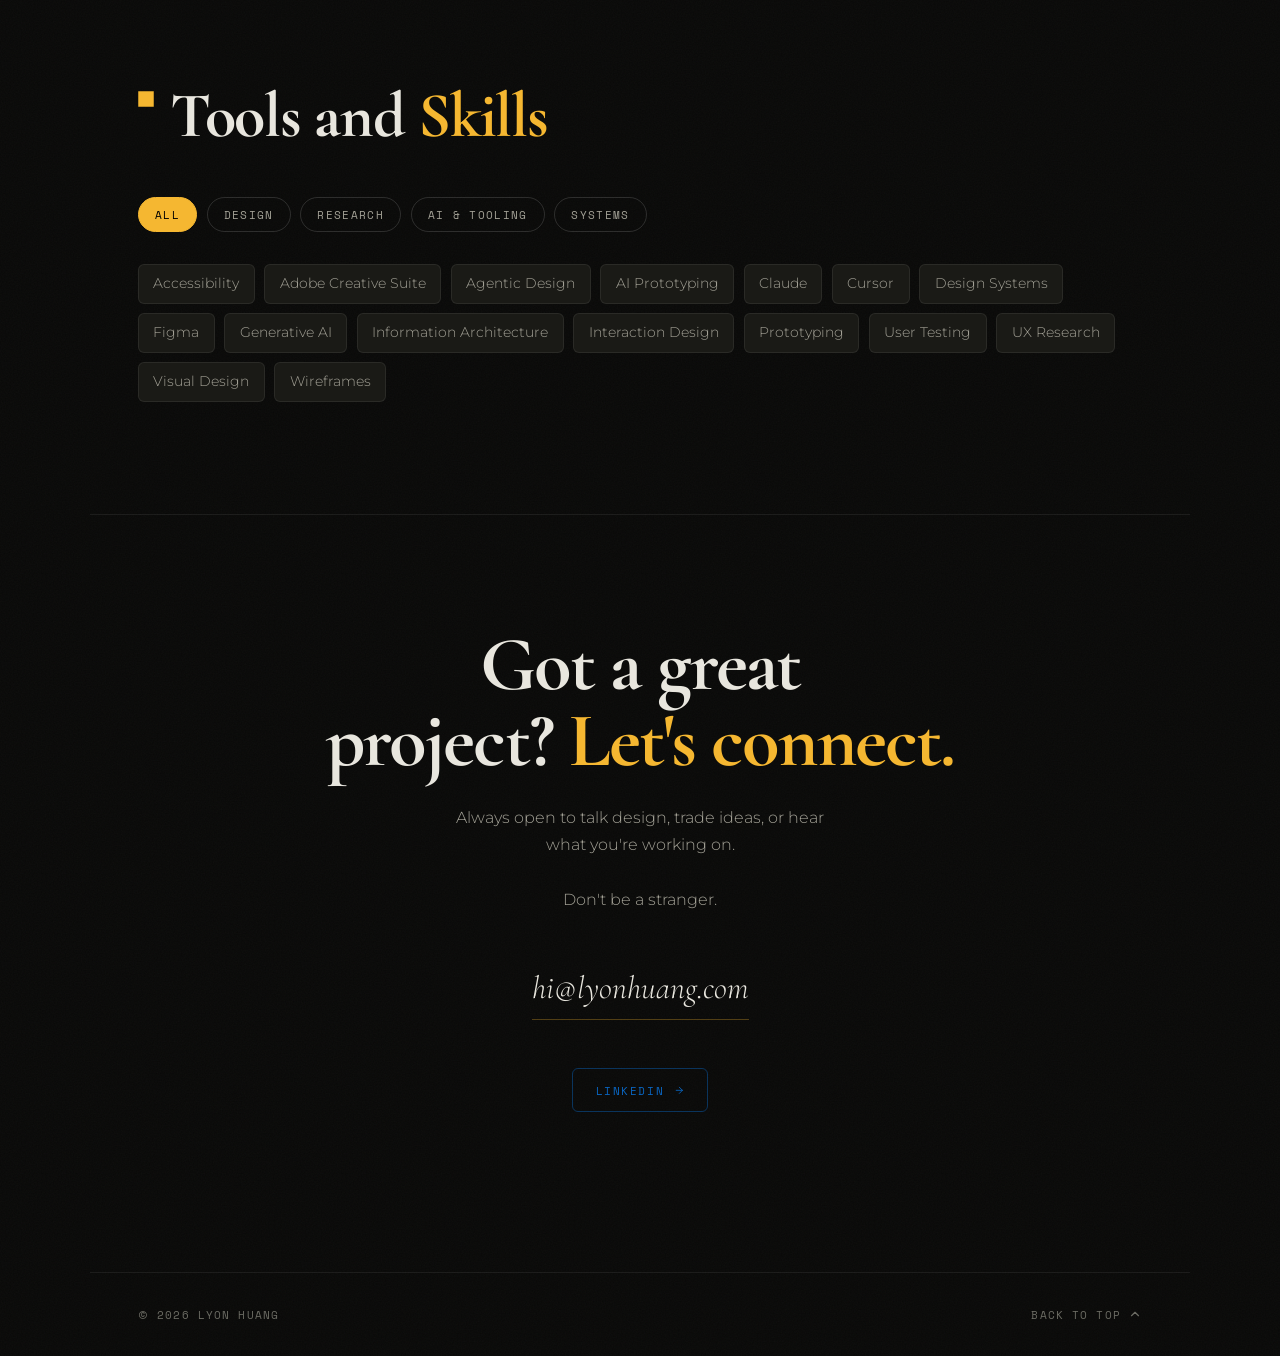
==== commit 5a505bb9: "Home: section-header cube accent, work-card platform tags, spacing, inline arrows - Animated amber c" ====
--- a/index.html
+++ b/index.html
@@ -30,7 +30,7 @@
 #hero-glow{position:fixed;top:0;left:0;width:100vw;height:100vh;background:radial-gradient(ellipse 72% 62% at 16% 74%,rgba(245,183,49,0.06) 0%,transparent 100%),radial-gradient(ellipse 48% 38% at 80% 28%,rgba(245,183,49,0.028) 0%,transparent 100%);pointer-events:none;z-index:0;transition:opacity .1s linear}
 
 /* hero */
-#hero{min-height:100vh;display:flex;flex-direction:column;padding:0 3rem 5.5rem;position:relative}
+#hero{min-height:100vh;display:flex;flex-direction:column;padding:0 3rem 3rem;position:relative}
 .hero-main{flex:1;display:flex;flex-direction:column;justify-content:center;min-height:0}
 #hero>*:not(#hero-canvas):not(#hero-glow){position:relative;z-index:1}
 .hero-eyebrow{font-family:var(--font-mono);font-size:.75rem;letter-spacing:.2em;text-transform:uppercase;color:var(--accent);margin-bottom:2rem;opacity:0;transform:translateY(16px);animation:fadeUp .8s .2s var(--ease-out) forwards}
@@ -64,9 +64,7 @@
 
 /* shared section */
 section{max-width:var(--max-w);margin:0 auto;padding:7rem 3rem}
-.section-label{font-family:var(--font-mono);font-size:.7rem;letter-spacing:.25em;text-transform:uppercase;color:var(--accent);margin-bottom:1rem;display:flex;align-items:center;gap:1rem}
-.section-label::before{content:'';display:block;width:24px;height:4px;background:var(--accent)}
-.section-title{font-family:var(--font-display);font-size:clamp(2.5rem,5vw,4rem);line-height:1.05;letter-spacing:-.02em;color:var(--text-primary);margin-bottom:1rem}
+.section-title{font-family:var(--font-display);font-size:clamp(2.5rem,5vw,4rem);line-height:1.05;letter-spacing:-.02em;color:var(--text-primary)}
 .section-title em{font-style:normal;color:var(--accent)}
 .divider{width:100%;height:1px;background:var(--border);max-width:var(--max-w);margin:0 auto}
 /* .reveal / .reveal-group now live in assets/base.css; distances set via --reveal-y / --reveal-group-y above */
@@ -195,7 +193,7 @@
 
 @media(max-width:900px){
   nav,nav.scrolled{padding:1.1rem 2rem}
-  #hero{padding:0 2rem 5rem}
+  #hero{padding:0 2rem 3rem}
   section{padding:5rem 2rem}
   #about .about-grid{grid-template-columns:1fr;gap:3rem}
   .about-intro .about-avatar{position:static;transform:none;width:auto;margin-top:2.5rem;margin-bottom:0}
@@ -263,7 +261,7 @@
     <p class="hero-tagline">I design consumer products at scale: mobile apps, streaming platforms, and hospitality digital experiences.</p>
     <div class="hero-actions">
       <a href="#work" class="hero-cta">View Work</a>
-      <a href="#contact" class="hero-cta-text">Say Hi<svg class="btn-arrow" viewBox="0 0 24 24" aria-hidden="true"><use href="assets/icons.svg#arrow"/></svg></a>
+      <a href="#contact" class="hero-cta-text">Say Hi<svg class="btn-arrow" viewBox="0 0 24 24" fill="none" stroke="currentColor" stroke-width="2" stroke-linecap="round" stroke-linejoin="round" aria-hidden="true"><line x1="5" y1="12" x2="19" y2="12"/><polyline points="12 5 19 12 12 19"/></svg></a>
     </div>
   </div>
   <a href="#about" class="hero-scroll scroll-cue" aria-label="Meet the human, scroll to About">Meet the human<span class="scroll-cue-arrow" aria-hidden="true"></span></a>
@@ -274,8 +272,15 @@
 <section id="about">
   <div class="about-grid">
     <div class="about-intro reveal">
-      <div class="section-label" aria-hidden="true"></div>
-      <h2 class="section-title">About <em>Me</em></h2>
+      <div class="section-head">
+        <span class="section-cube" aria-hidden="true">
+          <svg viewBox="0 0 16 16">
+            <rect class="section-cube-outline" x="1" y="1" width="14" height="14" pathLength="56"/>
+            <rect class="section-cube-fill" x="1" y="1" width="14" height="14"/>
+          </svg>
+        </span>
+        <h2 class="section-title">About <em>Me</em></h2>
+      </div>
       <div class="about-avatar">
         <div class="about-avatar-inner"><img src="https://pub-222dc106558343779b692e4bea526f78.r2.dev/Other/profile.jpg" alt="Lyon Huang" width="320" height="320" loading="lazy" decoding="async" /><div class="glare"></div></div>
         <svg class="about-bulb" viewBox="0 0 64 76" fill="none" aria-hidden="true">
@@ -311,7 +316,7 @@
         <p>My work has ranged from streaming platforms to theme-park apps, tiny features to full platform convergence. Most of what I'm proud of came out of working closely with the teams around me. Lately I've been heads-down on cross-platform and design-system updates, plus getting sharper with AI prototyping.</p>
       </div>
       <div class="resume-row">
-        <a href="https://drive.google.com/file/d/1MvmpHLzYLWzH1L3VaeXqGhEyqR0yp_MD/view?usp=sharing" class="resume-btn" target="_blank" rel="noopener">Resume<svg class="btn-arrow" viewBox="0 0 24 24" aria-hidden="true"><use href="assets/icons.svg#arrow"/></svg></a>
+        <a href="https://drive.google.com/file/d/1MvmpHLzYLWzH1L3VaeXqGhEyqR0yp_MD/view?usp=sharing" class="resume-btn" target="_blank" rel="noopener">Resume<svg class="btn-arrow" viewBox="0 0 24 24" fill="none" stroke="currentColor" stroke-width="2" stroke-linecap="round" stroke-linejoin="round" aria-hidden="true"><line x1="5" y1="12" x2="19" y2="12"/><polyline points="12 5 19 12 12 19"/></svg></a>
       </div>
     </div>
   </div>
@@ -328,8 +333,15 @@
 <section id="work">
   <div class="work-header reveal">
     <div>
-      <div class="section-label" aria-hidden="true"></div>
-      <h2 class="section-title">Featured <em>Work</em></h2>
+      <div class="section-head">
+        <span class="section-cube" aria-hidden="true">
+          <svg viewBox="0 0 16 16">
+            <rect class="section-cube-outline" x="1" y="1" width="14" height="14" pathLength="56"/>
+            <rect class="section-cube-fill" x="1" y="1" width="14" height="14"/>
+          </svg>
+        </span>
+        <h2 class="section-title">Featured <em>Work</em></h2>
+      </div>
     </div>
   </div>
   <div class="project-grid reveal-group">
@@ -342,7 +354,7 @@
         <h3 class="project-name">Pluto TV</h3>
         <p class="project-desc">Free TV for everyone</p>
         <div class="project-year">2021 - Present</div>
-        <div class="project-tags"><span class="project-tag">Case Study</span><span class="project-tag">CTV</span><span class="project-tag">Streaming</span></div>
+        <div class="project-tags"><span class="project-tag">CTV</span><span class="project-tag">iOS</span><span class="project-tag">Android</span><span class="project-tag">Web</span></div>
       </div>
     </a>
 
@@ -354,7 +366,7 @@
         <h3 class="project-name">Disney Parks, Experiences and Products</h3>
         <p class="project-desc">Order ahead, skip the line</p>
         <div class="project-year">2017 - 2020</div>
-        <div class="project-tags"><span class="project-tag">Case Study</span><span class="project-tag">Mobile</span><span class="project-tag">Hospitality</span></div>
+        <div class="project-tags"><span class="project-tag">iOS</span><span class="project-tag">Android</span><span class="project-tag">Web</span></div>
       </div>
     </a>
 
@@ -364,8 +376,15 @@
 <div class="divider"></div>
 
 <section id="skills">
-  <div class="section-label" aria-hidden="true"></div>
-  <h2 class="section-title reveal">Tools and <em>Skills</em></h2>
+  <div class="section-head reveal">
+    <span class="section-cube" aria-hidden="true">
+      <svg viewBox="0 0 16 16">
+        <rect class="section-cube-outline" x="1" y="1" width="14" height="14" pathLength="56"/>
+        <rect class="section-cube-fill" x="1" y="1" width="14" height="14"/>
+      </svg>
+    </span>
+    <h2 class="section-title">Tools and <em>Skills</em></h2>
+  </div>
   <div class="skills-wrap reveal-group">
     <div class="skills-filters" id="skills-filters" role="group" aria-label="Filter skills by category">
       <button type="button" class="skills-filter is-active" data-cat="all" aria-pressed="true">All</button>
@@ -404,7 +423,7 @@
   <p class="contact-sub reveal">Always open to talk design, trade ideas, or hear what you're working on.<br><br>Don't be a stranger.</p>
   <a href="mailto:hi@lyonhuang.com" class="contact-email reveal" id="contact-email" data-copy="hi@lyonhuang.com">hi@lyonhuang.com<span class="copy-toast" id="copy-toast" aria-hidden="true">Email Copied &#10003;</span></a>
   <div class="contact-socials reveal-group">
-    <a href="https://www.linkedin.com/in/lyonhuang" class="linkedin-btn" target="_blank" rel="noopener">LinkedIn<svg class="btn-arrow" viewBox="0 0 24 24" aria-hidden="true"><use href="assets/icons.svg#arrow"/></svg></a>
+    <a href="https://www.linkedin.com/in/lyonhuang" class="linkedin-btn" target="_blank" rel="noopener">LinkedIn<svg class="btn-arrow" viewBox="0 0 24 24" fill="none" stroke="currentColor" stroke-width="2" stroke-linecap="round" stroke-linejoin="round" aria-hidden="true"><line x1="5" y1="12" x2="19" y2="12"/><polyline points="12 5 19 12 12 19"/></svg></a>
   </div>
 </section>
 
--- a/assets/base.css
+++ b/assets/base.css
@@ -69,3 +69,25 @@
 .reveal-group.in-view>*:nth-child(1){opacity:1;transform:none;transition-delay:0s}
 .reveal-group.in-view>*:nth-child(2){opacity:1;transform:none;transition-delay:.1s}
 .reveal-group.in-view>*:nth-child(3){opacity:1;transform:none;transition-delay:.2s}
+
+/* ── SECTION HEADER ACCENT (home): amber cube whose outline traces on, then the
+   fill scales out from the centre. Fires once via the shared .reveal .in-view toggle. */
+.section-head{display:grid;grid-template-columns:auto 1fr;column-gap:1rem;align-items:start;margin-bottom:1rem}
+.section-cube{display:block;width:16px;height:16px;margin-top:0.55em} /* margin-top aligns the cube to the title's cap-height */
+.section-cube svg{display:block;width:100%;height:100%;overflow:visible}
+.section-cube-outline{fill:none;stroke:var(--accent);stroke-width:1.5;stroke-dasharray:56;stroke-dashoffset:56}
+.section-cube-fill{fill:var(--accent);transform:scale(0);transform-origin:8px 8px;transform-box:fill-box}
+.reveal.in-view .section-cube-outline,
+.reveal-group.in-view .section-cube-outline{animation:sectionCubeOutline 1s cubic-bezier(0.65,0,0.35,1) forwards}
+.reveal.in-view .section-cube-fill,
+.reveal-group.in-view .section-cube-fill{animation:sectionCubeFill 0.55s cubic-bezier(0.16,1,0.3,1) 0.95s forwards}
+@keyframes sectionCubeOutline{from{stroke-dashoffset:56}to{stroke-dashoffset:0}}
+@keyframes sectionCubeFill{from{transform:scale(0)}to{transform:scale(1)}}
+@media (prefers-reduced-motion:reduce){
+  .section-cube-outline{stroke-dashoffset:0}
+  .section-cube-fill{transform:scale(1)}
+  .reveal.in-view .section-cube-outline,
+  .reveal-group.in-view .section-cube-outline,
+  .reveal.in-view .section-cube-fill,
+  .reveal-group.in-view .section-cube-fill{animation:none}
+}
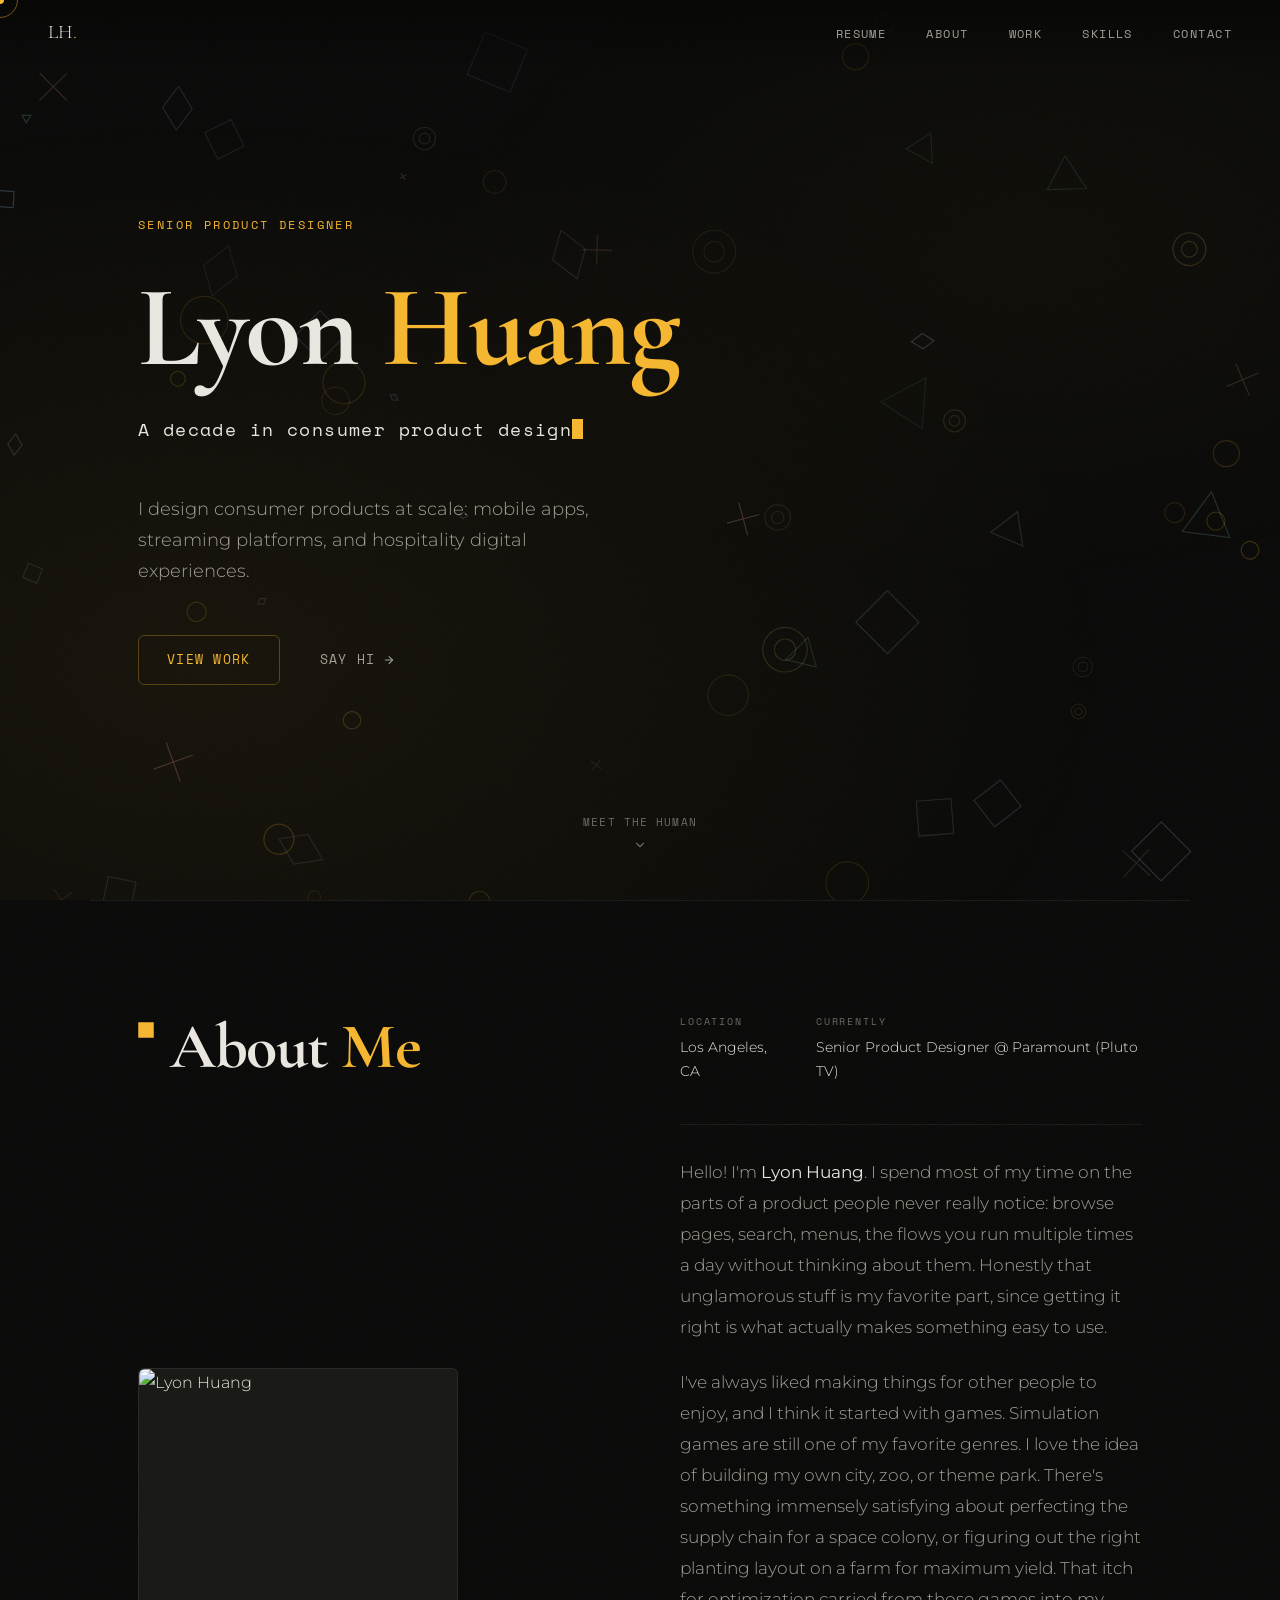
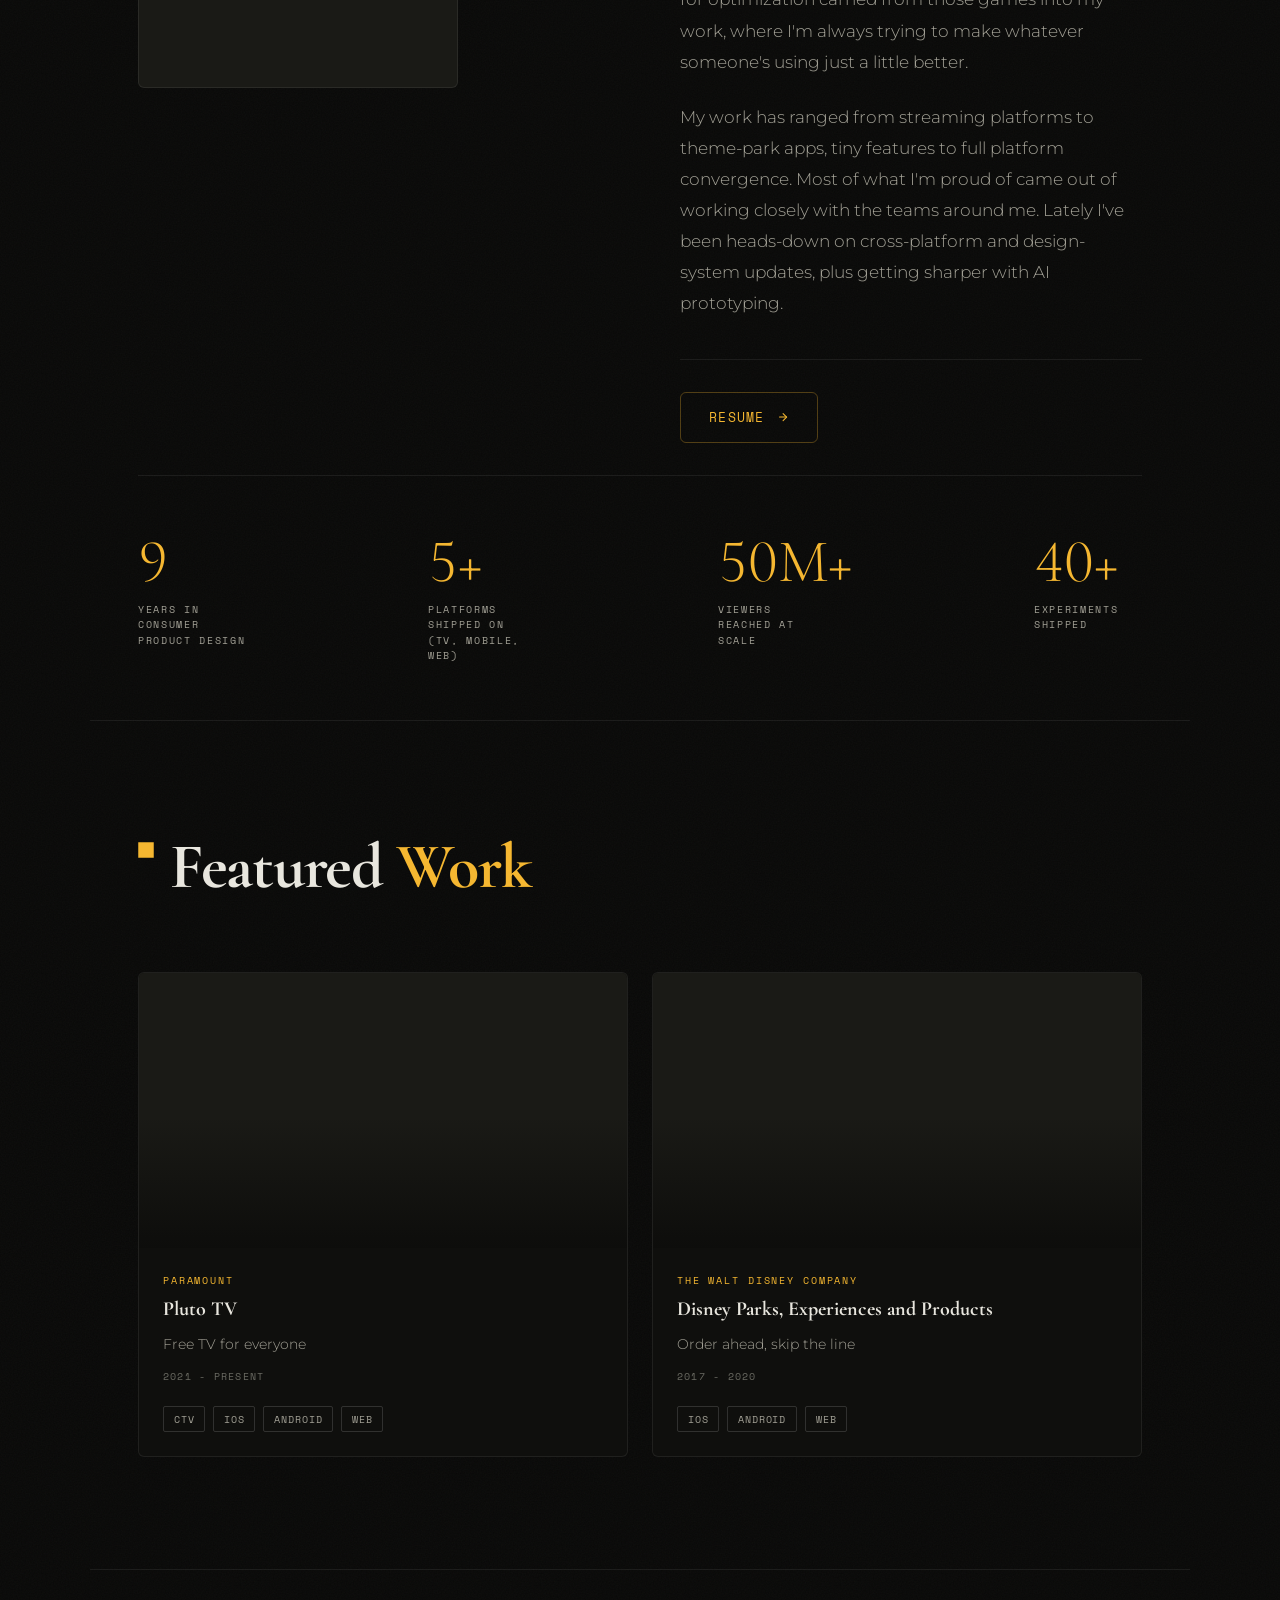
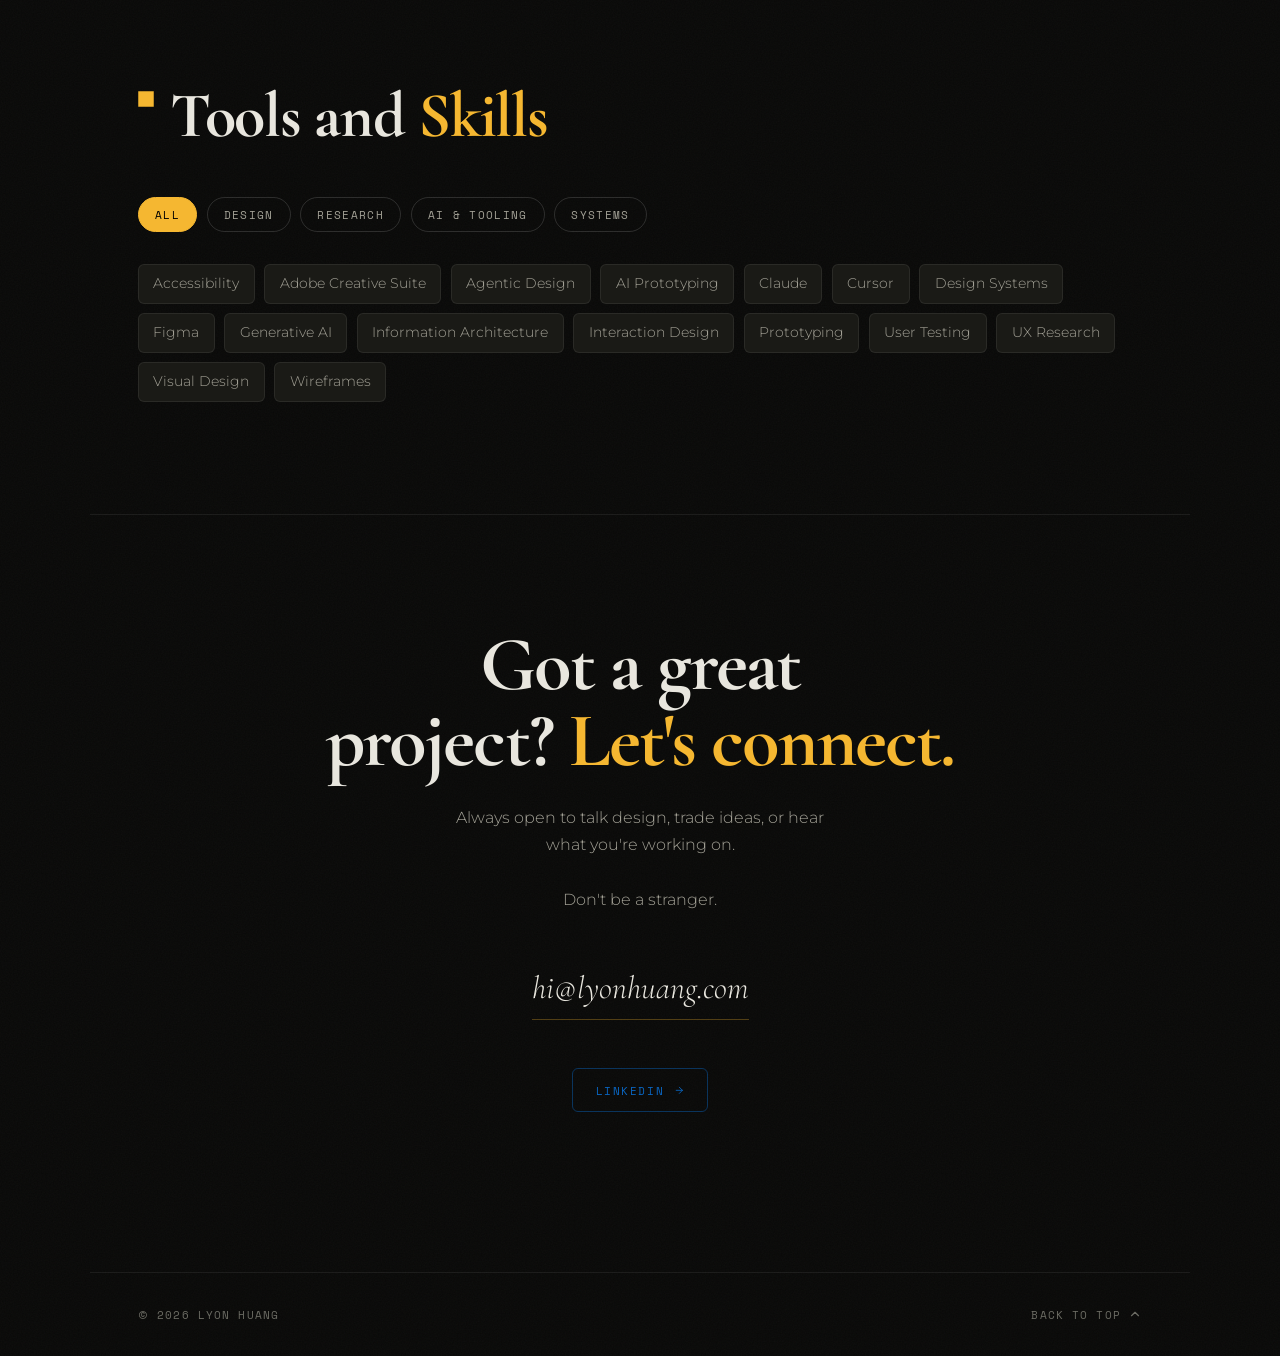
==== commit 9dca1a0b: "Hero: vertically center content to the viewport The scroll cue was forced position:relative by the h" ====
--- a/index.html
+++ b/index.html
@@ -30,9 +30,9 @@
 #hero-glow{position:fixed;top:0;left:0;width:100vw;height:100vh;background:radial-gradient(ellipse 72% 62% at 16% 74%,rgba(245,183,49,0.06) 0%,transparent 100%),radial-gradient(ellipse 48% 38% at 80% 28%,rgba(245,183,49,0.028) 0%,transparent 100%);pointer-events:none;z-index:0;transition:opacity .1s linear}
 
 /* hero */
-#hero{min-height:100vh;display:flex;flex-direction:column;padding:0 3rem 3rem;position:relative}
+#hero{min-height:100vh;display:flex;flex-direction:column;padding:0 3rem;position:relative}
 .hero-main{flex:1;display:flex;flex-direction:column;justify-content:center;min-height:0}
-#hero>*:not(#hero-canvas):not(#hero-glow){position:relative;z-index:1}
+#hero>*:not(#hero-canvas):not(#hero-glow):not(.hero-scroll){position:relative;z-index:1}
 .hero-eyebrow{font-family:var(--font-mono);font-size:.75rem;letter-spacing:.2em;text-transform:uppercase;color:var(--accent);margin-bottom:2rem;opacity:0;transform:translateY(16px);animation:fadeUp .8s .2s var(--ease-out) forwards}
 .hero-name{font-family:var(--font-display);font-weight:700;font-size:clamp(4rem,9vw,9rem);line-height:.95;letter-spacing:-.02em;color:var(--text-primary);margin-bottom:2rem;opacity:0;transform:translateY(24px);animation:fadeUp .9s .35s var(--ease-out) forwards}
 .hero-name em{font-style:normal;color:var(--accent)}
@@ -60,7 +60,8 @@
 .hero-cta-text{display:inline-flex;align-items:center;gap:.5rem;font-family:var(--font-mono);font-size:.8rem;letter-spacing:.1em;text-transform:uppercase;color:var(--text-secondary);transition:color .2s,gap .2s var(--ease-out)}
 .hero-cta-text:hover{color:var(--accent);gap:.85rem}
 /* positioning + fade-in only; the look comes from the shared .scroll-cue component */
-.hero-scroll{align-self:center;flex-direction:column;margin-top:auto;opacity:0;animation:fadeUp 1s 1.1s var(--ease-out) forwards}
+/* scroll cue is pinned to the bottom (out of flow) so .hero-main can centre in the full viewport */
+.hero-scroll{position:absolute;left:0;right:0;bottom:3rem;z-index:1;display:flex;flex-direction:column;align-items:center;opacity:0;animation:fadeUp 1s 1.1s var(--ease-out) forwards}
 
 /* shared section */
 section{max-width:var(--max-w);margin:0 auto;padding:7rem 3rem}
@@ -193,7 +194,7 @@
 
 @media(max-width:900px){
   nav,nav.scrolled{padding:1.1rem 2rem}
-  #hero{padding:0 2rem 3rem}
+  #hero{padding:0 2rem}
   section{padding:5rem 2rem}
   #about .about-grid{grid-template-columns:1fr;gap:3rem}
   .about-intro .about-avatar{position:static;transform:none;width:auto;margin-top:2.5rem;margin-bottom:0}
@@ -207,8 +208,8 @@
   /* Size the hero to the *visible* viewport (svh accounts for mobile browser
      chrome) and lift the scroll cue off the bottom edge, so it isn't pushed
      below the fold / clipped — where it read as a detached element. */
-  #hero{min-height:100svh;padding-bottom:1.5rem}
-  .hero-scroll{margin-bottom:1.75rem}
+  #hero{min-height:100svh}
+  .hero-scroll{bottom:1.5rem}
   .hero-name{font-size:3.5rem}
   .hero-role{
     white-space:normal;
